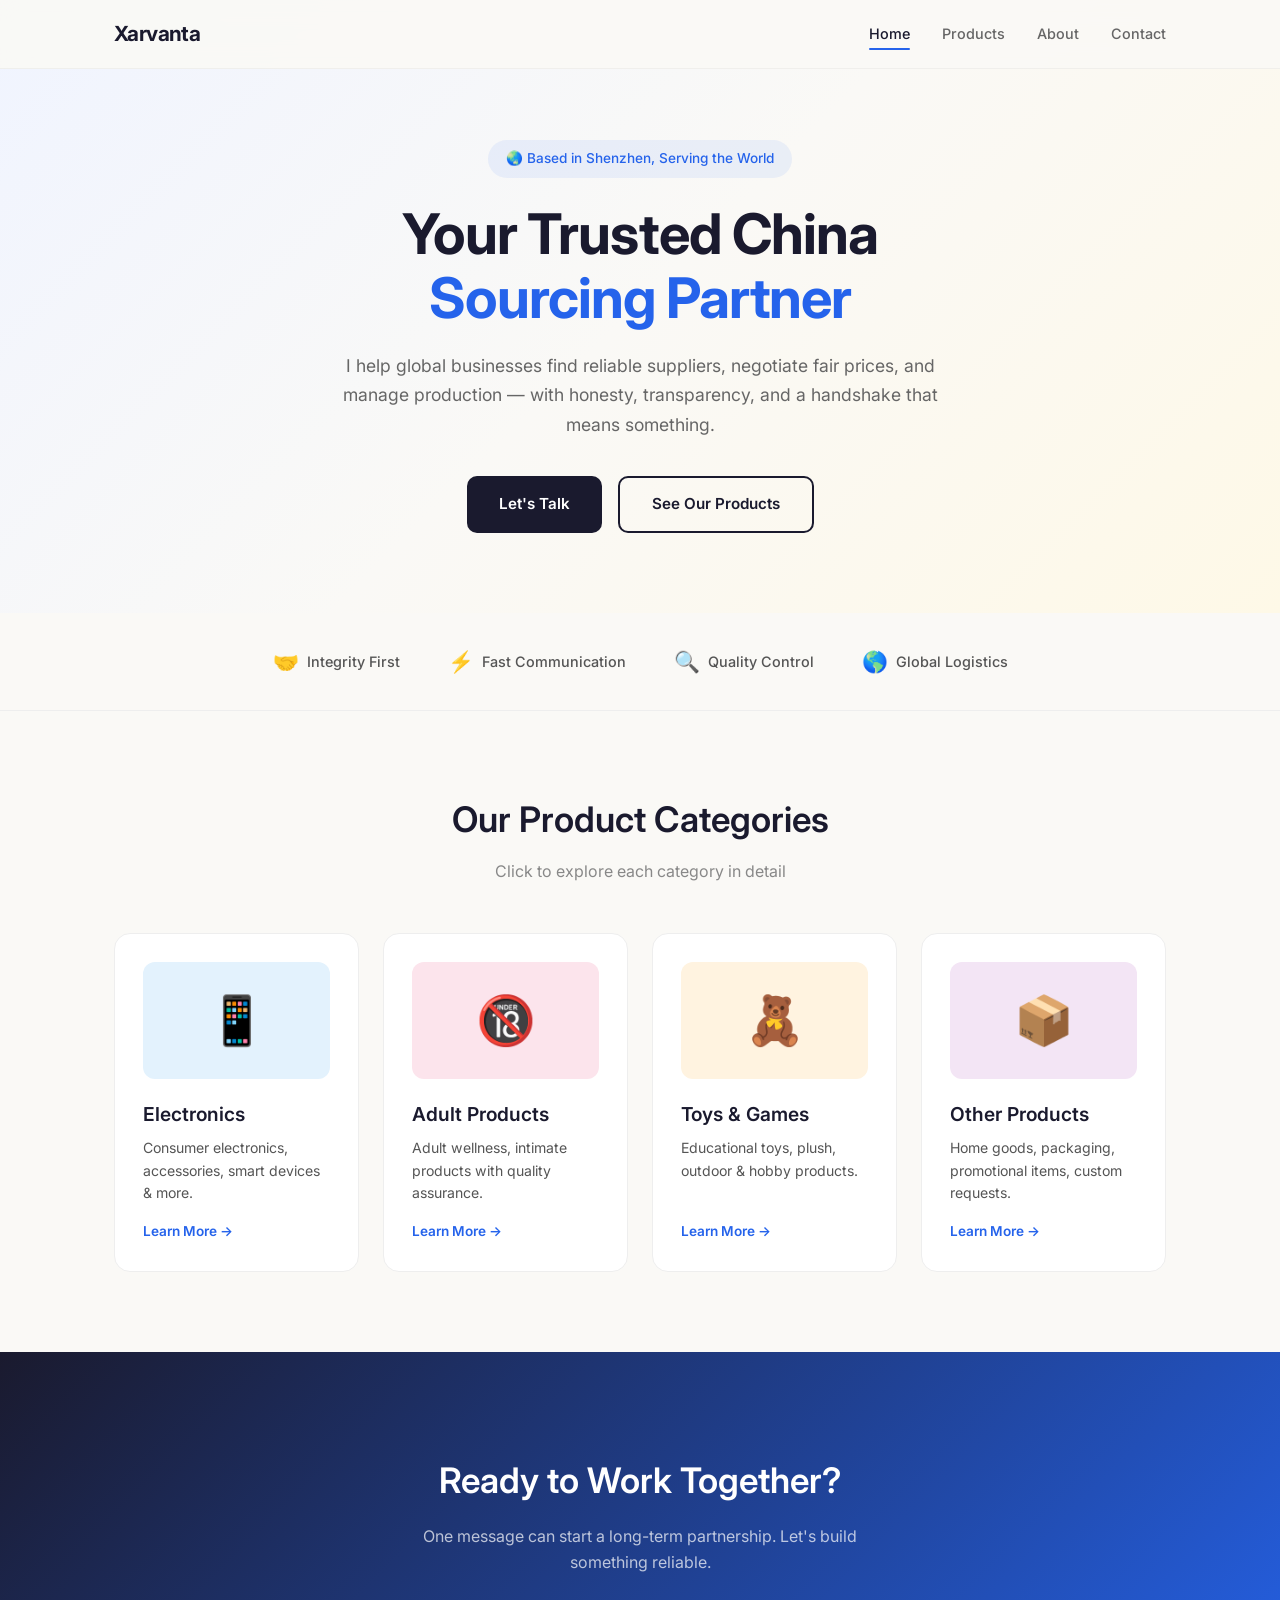
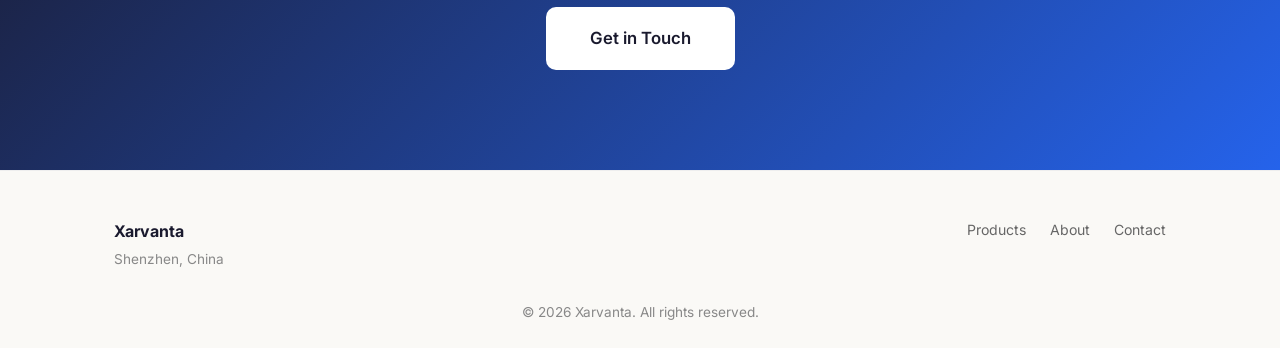
==== index.html @ 1942d537 "Update index.html" ====
<!DOCTYPE html>
<html lang="en">
<head>
  <meta charset="UTF-8" />
  <meta name="viewport" content="width=device-width, initial-scale=1.0" />
  <title>Xarvanta | Your Trusted China Sourcing Partner</title>
  <meta name="description" content="Xarvanta — Reliable sourcing, product procurement, and supply chain coordination from Shenzhen, China. Electronics, toys, adult products, and more." />
  <link rel="preconnect" href="https://fonts.googleapis.com" />
  <link rel="preconnect" href="https://fonts.gstatic.com" crossorigin />
  <link href="https://fonts.googleapis.com/css2?family=Inter:opsz,wght@14..32,300..700&display=swap" rel="stylesheet" />
  <link rel="stylesheet" href="style.css" />
</head>
<body>

  <!-- Navigation -->
  <nav class="nav">
    <div class="container nav-inner">
      <a href="#" class="logo" data-page="home">Xarvanta</a>
      <div class="nav-links">
        <a href="#" data-page="home" class="active">Home</a>
        <a href="#" data-page="products">Products</a>
        <a href="#" data-page="about">About</a>
        <a href="#" data-page="contact">Contact</a>
      </div>
      <button class="hamburger" aria-label="Menu">
        <span></span><span></span><span></span>
      </button>
    </div>
  </nav>

  <!-- Page: Home -->
  <section id="page-home" class="page active">
    <!-- Hero -->
    <section class="hero">
      <div class="container">
        <div class="hero-badge">🌏 Based in Shenzhen, Serving the World</div>
        <h1>Your Trusted China<br /><span class="highlight">Sourcing Partner</span></h1>
        <p class="hero-sub">I help global businesses find reliable suppliers, negotiate fair prices, and manage production — with honesty, transparency, and a handshake that means something.</p>
        <div class="hero-cta">
          <a href="#" class="btn btn-primary" data-page="contact">Let's Talk</a>
          <a href="#" class="btn btn-outline" data-page="products">See Our Products</a>
        </div>
      </div>
    </section>

    <!-- Trust Bar -->
    <section class="trust-bar">
      <div class="container">
        <div class="trust-item">
          <span class="trust-icon">🤝</span>
          <span>Integrity First</span>
        </div>
        <div class="trust-item">
          <span class="trust-icon">⚡</span>
          <span>Fast Communication</span>
        </div>
        <div class="trust-item">
          <span class="trust-icon">🔍</span>
          <span>Quality Control</span>
        </div>
        <div class="trust-item">
          <span class="trust-icon">🌎</span>
          <span>Global Logistics</span>
        </div>
      </div>
    </section>

    <!-- Product Showcase (Home) -->
    <section class="section">
      <div class="container">
        <h2 class="section-title">Our Product Categories</h2>
        <p class="section-sub">Click to explore each category in detail</p>
        <div class="product-grid">
          <a href="#" class="product-card" data-product="electronics" data-page="product-detail">
            <div class="product-card-img" style="background:#e3f2fd;">
              <span class="product-emoji">📱</span>
            </div>
            <h3>Electronics</h3>
            <p>Consumer electronics, accessories, smart devices &amp; more.</p>
            <span class="card-link">Learn More →</span>
          </a>
          <a href="#" class="product-card" data-product="adult" data-page="product-detail">
            <div class="product-card-img" style="background:#fce4ec;">
              <span class="product-emoji">🔞</span>
            </div>
            <h3>Adult Products</h3>
            <p>Adult wellness, intimate products with quality assurance.</p>
            <span class="card-link">Learn More →</span>
          </a>
          <a href="#" class="product-card" data-product="toys" data-page="product-detail">
            <div class="product-card-img" style="background:#fff3e0;">
              <span class="product-emoji">🧸</span>
            </div>
            <h3>Toys &amp; Games</h3>
            <p>Educational toys, plush, outdoor &amp; hobby products.</p>
            <span class="card-link">Learn More →</span>
          </a>
          <a href="#" class="product-card" data-product="other" data-page="product-detail">
            <div class="product-card-img" style="background:#f3e5f5;">
              <span class="product-emoji">📦</span>
            </div>
            <h3>Other Products</h3>
            <p>Home goods, packaging, promotional items, custom requests.</p>
            <span class="card-link">Learn More →</span>
          </a>
        </div>
      </div>
    </section>

    <!-- Call to Action -->
    <section class="section cta-section">
      <div class="container">
        <h2>Ready to Work Together?</h2>
        <p>One message can start a long-term partnership. Let's build something reliable.</p>
        <a href="#" class="btn btn-primary btn-lg" data-page="contact">Get in Touch</a>
      </div>
    </section>

    <!-- Footer -->
    <footer class="footer">
      <div class="container">
        <div class="footer-inner">
          <div>
            <h4>Xarvanta</h4>
            <p>Shenzhen, China</p>
          </div>
          <div class="footer-links">
            <a href="#" data-page="products">Products</a>
            <a href="#" data-page="about">About</a>
            <a href="#" data-page="contact">Contact</a>
          </div>
        </div>
        <p class="footer-copy">&copy; 2026 Xarvanta. All rights reserved.</p>
      </div>
    </footer>
  </section>

  <!-- Page: Products (Overview) -->
  <section id="page-products" class="page">
    <div class="container" style="padding-top:120px;">
      <h1 class="page-title">Our Products</h1>
      <p class="page-sub">Four categories. One standard: quality.</p>
      <div class="product-grid">
        <a href="#" class="product-card" data-product="electronics" data-page="product-detail">
          <div class="product-card-img" style="background:#e3f2fd;">
            <span class="product-emoji">📱</span>
          </div>
          <h3>Electronics</h3>
          <p>Consumer electronics, accessories, smart devices &amp; more.</p>
          <span class="card-link">Learn More →</span>
        </a>
        <a href="#" class="product-card" data-product="adult" data-page="product-detail">
          <div class="product-card-img" style="background:#fce4ec;">
            <span class="product-emoji">🔞</span>
          </div>
          <h3>Adult Products</h3>
          <p>Adult wellness, intimate products with quality assurance.</p>
          <span class="card-link">Learn More →</span>
        </a>
        <a href="#" class="product-card" data-product="toys" data-page="product-detail">
          <div class="product-card-img" style="background:#fff3e0;">
            <span class="product-emoji">🧸</span>
          </div>
          <h3>Toys &amp; Games</h3>
          <p>Educational toys, plush, outdoor &amp; hobby products.</p>
          <span class="card-link">Learn More →</span>
        </a>
        <a href="#" class="product-card" data-product="other" data-page="product-detail">
          <div class="product-card-img" style="background:#f3e5f5;">
            <span class="product-emoji">📦</span>
          </div>
          <h3>Other Products</h3>
          <p>Home goods, packaging, promotional items, custom requests.</p>
          <span class="card-link">Learn More →</span>
        </a>
      </div>
    </div>
  </section>

  <!-- Page: Product Detail -->
  <section id="page-product-detail" class="page">
    <div class="container" style="padding-top:120px;">
      <a href="#" class="back-link" data-page="products">← Back to Products</a>
      <div id="product-detail-content">
        <!-- Filled by JS -->
      </div>
    </div>
  </section>

  <!-- Page: About -->
  <section id="page-about" class="page">
    <div class="container" style="padding-top:120px;">
      <h1 class="page-title">About Xarvanta</h1>
      <div class="about-content">
        <div class="about-text">
          <p>Based in Shenzhen — the heart of China's manufacturing and supply chain network — Xarvanta was built on a simple belief: <strong>business works better when it's honest.</strong></p>
          <p>I help buyers around the world find the right suppliers, negotiate fair terms, and make sure production runs smoothly. No inflated commissions. No games. Just clear communication and reliable delivery.</p>
          <p>Whether you're sourcing electronics, toys, adult products, or something entirely custom, I'll treat your business like my own.</p>
          <p><strong>Integrity isn't a marketing word here. It's how I work.</strong></p>
        </div>
        <div class="about-stats">
          <div class="stat">
            <span class="stat-number">📍</span>
            <span>Shenzhen, China</span>
          </div>
          <div class="stat">
            <span class="stat-number">🌏</span>
            <span>Serving Global Buyers</span>
          </div>
          <div class="stat">
            <span class="stat-number">🔒</span>
            <span>Trust &amp; Transparency</span>
          </div>
        </div>
      </div>
    </div>
  </section>

  <!-- Page: Contact -->
  <section id="page-contact" class="page">
    <div class="container" style="padding-top:120px;">
      <h1 class="page-title">Get in Touch</h1>
      <p class="page-sub">Let's talk about how I can help with your sourcing needs.</p>
      <div class="contact-grid">
        <div class="contact-info">
          <div class="contact-item">
            <span class="contact-label">📧 Email</span>
            <span class="contact-value" id="contact-email">your@email.com</span>
          </div>
          <div class="contact-item">
            <span class="contact-label">💬 WhatsApp</span>
            <span class="contact-value" id="contact-whatsapp">+00 000 0000 000</span>
          </div>
          <div class="contact-item">
            <span class="contact-label">💬 WeChat</span>
            <span class="contact-value" id="contact-wechat">yourwechat</span>
          </div>
          <div class="contact-item">
            <span class="contact-label">📍 Location</span>
            <span class="contact-value">Shenzhen, China</span>
          </div>
          <p class="contact-note">You can update these details later in the settings.</p>
        </div>
                   <form class="contact-form" id="contact-form">
             <input type="text" name="name" placeholder="Your Name" required
 />
             <input type="email" name="email" placeholder="Your Email"
 required />
             <input type="text" name="company" placeholder="Company
 (optional)" />
             <select name="interest">
               <option value="">I'm interested in...</option>
               <option>Electronics</option>
               <option>Adult Products</option>
               <option>Toys &amp; Games</option>
               <option>Other Products</option>
               <option>General Sourcing</option>
             </select>
             <textarea name="message" rows="4" placeholder="Tell me what you
 need..." required></textarea>
             <button type="submit" class="btn btn-primary">Send
 Message</button>
           </form>
          <input type="text"name="name"placeholder="Your Name" required />
          <input type="email"name="email"name="company" placeholder="Your Email" required />
          <input type="text" placeholder="Company (optional)" />
          <select name="interest">
            <option value="">I'm interested in...</option>
            <option>Electronics</option>
            <option>Adult Products</option>
            <option>Toys &amp; Games</option>
            <option>Other Products</option>
            <option>General Sourcing</option>
          </select>
          <textarea name="message" rows="4" placeholder="Tell me what you need..." required></textarea>
          <button type="submit" class="btn btn-primary">Send Message</button>
          <p class="form-disclaimer">This form is a demo. Configure your email service to receive messages.</p>
        </form>
      </div>
    </div>
  </section>

  <script src="app.js"></script>
</body>
</html>
---- style.css ----
/* ========== Reset & Base ========== */
*, *::before, *::after { box-sizing: border-box; margin: 0; padding: 0; }
html { scroll-behavior: smooth; }
body {
  font-family: 'Inter', -apple-system, BlinkMacSystemFont, sans-serif;
  color: #1a1a2e;
  background: #faf9f6;
  line-height: 1.6;
  -webkit-font-smoothing: antialiased;
}
img { max-width: 100%; display: block; }
a { text-decoration: none; color: inherit; }
.container { max-width: 1100px; margin: 0 auto; padding: 0 24px; }

/* ========== Typography ========== */
h1 { font-size: clamp(2.2rem, 5vw, 3.5rem); font-weight: 700; line-height: 1.15; letter-spacing: -0.02em; }
h2 { font-size: clamp(1.6rem, 3vw, 2.2rem); font-weight: 600; }
h3 { font-size: 1.2rem; font-weight: 600; }
p { color: #555; }
.highlight { color: #2563eb; }

/* ========== Navigation ========== */
.nav {
  position: fixed; top: 0; left: 0; right: 0; z-index: 100;
  background: rgba(250,249,246,0.92);
  backdrop-filter: blur(12px);
  -webkit-backdrop-filter: blur(12px);
  border-bottom: 1px solid rgba(0,0,0,0.04);
}
.nav-inner {
  display: flex; align-items: center;
  justify-content: space-between;
  height: 68px;
}
.logo { font-size: 1.3rem; font-weight: 700; letter-spacing: -0.03em; }
.nav-links { display: flex; gap: 32px; }
.nav-links a {
  font-size: 0.9rem; font-weight: 500;
  color: #666; transition: color 0.2s;
  position: relative;
}
.nav-links a:hover, .nav-links a.active { color: #1a1a2e; }
.nav-links a.active::after {
  content: ''; position: absolute; bottom: -4px; left: 0; right: 0;
  height: 2px; background: #2563eb; border-radius: 1px;
}
.hamburger {
  display: none; flex-direction: column; gap: 5px;
  background: none; border: none; cursor: pointer; padding: 4px;
}
.hamburger span {
  display: block; width: 24px; height: 2px;
  background: #1a1a2e; border-radius: 2px;
  transition: 0.3s;
}

/* ========== Page System ========== */
.page { display: none; }
.page.active { display: block; }

/* ========== Hero ========== */
.hero {
  padding: 140px 0 80px;
  background: linear-gradient(135deg, #f0f4ff 0%, #faf9f6 50%, #fef9e7 100%);
  text-align: center;
}
.hero-badge {
  display: inline-block;
  background: rgba(37,99,235,0.08);
  color: #2563eb;
  padding: 8px 18px;
  border-radius: 100px;
  font-size: 0.85rem;
  font-weight: 500;
  margin-bottom: 24px;
}
.hero h1 { margin-bottom: 20px; }
.hero-sub {
  max-width: 600px; margin: 0 auto 36px;
  font-size: 1.1rem; color: #666; line-height: 1.7;
}
.hero-cta { display: flex; gap: 16px; justify-content: center; flex-wrap: wrap; }

/* ========== Buttons ========== */
.btn {
  display: inline-flex; align-items: center; gap: 8px;
  padding: 14px 32px; border-radius: 10px;
  font-size: 0.95rem; font-weight: 600;
  cursor: pointer; transition: all 0.2s;
  border: none;
}
.btn-primary {
  background: #1a1a2e; color: #fff;
}
.btn-primary:hover { background: #2563eb; transform: translateY(-1px); }
.btn-outline {
  background: transparent; color: #1a1a2e;
  border: 2px solid #1a1a2e;
}
.btn-outline:hover { background: #1a1a2e; color: #fff; }
.btn-lg { padding: 18px 44px; font-size: 1.05rem; }

/* ========== Trust Bar ========== */
.trust-bar {
  padding: 32px 0;
  border-bottom: 1px solid #eee;
}
.trust-bar .container {
  display: flex; justify-content: center; gap: 48px; flex-wrap: wrap;
}
.trust-item {
  display: flex; align-items: center; gap: 8px;
  font-size: 0.9rem; font-weight: 500; color: #555;
}
.trust-icon { font-size: 1.3rem; }

/* ========== Section ========== */
.section { padding: 80px 0; }
.section-title {
  text-align: center; margin-bottom: 12px;
}
.section-sub {
  text-align: center; color: #888; margin-bottom: 48px; font-size: 1rem;
}

/* ========== Product Cards ========== */
.product-grid {
  display: grid;
  grid-template-columns: repeat(auto-fit, minmax(240px, 1fr));
  gap: 24px;
}
.product-card {
  display: flex; flex-direction: column;
  background: #fff; border-radius: 16px; padding: 28px;
  border: 1px solid #eee;
  transition: all 0.25s;
  cursor: pointer;
}
.product-card:hover {
  transform: translateY(-4px);
  box-shadow: 0 12px 40px rgba(0,0,0,0.06);
  border-color: #d0d0d0;
}
.product-card-img {
  width: 100%; aspect-ratio: 16/10;
  border-radius: 12px; display: flex; align-items: center; justify-content: center;
  margin-bottom: 20px;
}
.product-emoji { font-size: 3rem; }
.product-card h3 { margin-bottom: 8px; }
.product-card p { font-size: 0.88rem; line-height: 1.6; margin-bottom: 16px; }
.card-link { font-size: 0.85rem; font-weight: 600; color: #2563eb; margin-top: auto; }

/* ========== CTA Section ========== */
.cta-section {
  text-align: center;
  background: linear-gradient(135deg, #1a1a2e 0%, #2563eb 100%);
  color: #fff;
  padding: 100px 0;
}
.cta-section h2 { color: #fff; margin-bottom: 16px; }
.cta-section p { color: rgba(255,255,255,0.7); margin-bottom: 32px; max-width: 500px; margin-left: auto; margin-right: auto; }
.cta-section .btn-primary { background: #fff; color: #1a1a2e; }
.cta-section .btn-primary:hover { background: #eef; transform: translateY(-1px); }

/* ========== Footer ========== */
.footer { padding: 48px 0 24px; border-top: 1px solid #eee; }
.footer-inner { display: flex; justify-content: space-between; align-items: flex-start; flex-wrap: wrap; gap: 24px; }
.footer h4 { font-size: 1rem; margin-bottom: 4px; }
.footer p { font-size: 0.85rem; color: #888; }
.footer-links { display: flex; gap: 24px; }
.footer-links a { font-size: 0.88rem; color: #666; }
.footer-links a:hover { color: #2563eb; }
.footer-copy { text-align: center; margin-top: 32px; font-size: 0.8rem; color: #aaa; }

/* ========== Page Titles ========== */
.page-title { margin-bottom: 8px; }
.page-sub { color: #888; margin-bottom: 48px; }

/* ========== Back Link ========== */
.back-link {
  display: inline-block; margin-bottom: 32px;
  font-size: 0.9rem; color: #2563eb; font-weight: 500;
}
.back-link:hover { text-decoration: underline; }

/* ========== Product Detail ========== */
.product-detail-header {
  margin-bottom: 40px;
}
.product-detail-header h1 { margin-bottom: 8px; }
.product-detail-header .product-detail-category {
  display: inline-block;
  background: rgba(37,99,235,0.08);
  color: #2563eb;
  padding: 6px 14px;
  border-radius: 100px;
  font-size: 0.8rem;
  font-weight: 500;
}
.product-detail-body {
  display: grid;
  grid-template-columns: 1fr 1fr;
  gap: 48px;
  align-items: start;
}
.product-detail-image {
  width: 100%; aspect-ratio: 4/3;
  border-radius: 16px;
  display: flex; align-items: center; justify-content: center;
  font-size: 6rem;
}
.product-detail-body h2 {
  font-size: 1.1rem; margin-bottom: 16px; margin-top: 28px;
}
.product-detail-body ul {
  list-style: none; padding: 0;
}
.product-detail-body li {
  padding: 8px 0; border-bottom: 1px solid #f0f0f0;
  font-size: 0.92rem; color: #555;
  display: flex; align-items: center; gap: 10px;
}
.product-detail-body li::before {
  content: "✓"; color: #2563eb; font-weight: 700;
}
.product-detail-cta {
  margin-top: 32px;
}
@media (max-width: 700px) {
  .product-detail-body { grid-template-columns: 1fr; gap: 24px; }
}

/* ========== About ========== */
.about-content {
  display: grid;
  grid-template-columns: 2fr 1fr;
  gap: 48px;
  align-items: start;
}
.about-text p { margin-bottom: 20px; font-size: 1.02rem; line-height: 1.8; }
.about-stats {
  background: #fff; border-radius: 16px; padding: 28px;
  border: 1px solid #eee;
  display: flex; flex-direction: column; gap: 20px;
}
.stat {
  display: flex; align-items: center; gap: 12px;
  font-size: 0.95rem; font-weight: 500;
}
.stat-number { font-size: 1.8rem; }
@media (max-width: 700px) {
  .about-content { grid-template-columns: 1fr; }
}

/* ========== Contact ========== */
.contact-grid {
  display: grid;
  grid-template-columns: 1fr 1fr;
  gap: 48px;
  align-items: start;
}
.contact-item {
  padding: 20px 0;
  border-bottom: 1px solid #eee;
}
.contact-label {
  display: block; font-size: 0.85rem; color: #888; margin-bottom: 4px;
}
.contact-value { font-size: 1.05rem; font-weight: 500; }
.contact-note { margin-top: 16px; font-size: 0.82rem; color: #aaa; font-style: italic; }
.contact-form {
  background: #fff; border-radius: 16px; padding: 32px;
  border: 1px solid #eee;
  display: flex; flex-direction: column; gap: 16px;
}
.contact-form input, .contact-form select, .contact-form textarea {
  width: 100%; padding: 14px 16px; border-radius: 10px;
  border: 1px solid #ddd; font-size: 0.92rem; font-family: inherit;
  background: #faf9f6;
  transition: border-color 0.2s;
}
.contact-form input:focus, .contact-form select:focus, .contact-form textarea:focus {
  outline: none; border-color: #2563eb;
}
.form-disclaimer {
  font-size: 0.78rem; color: #aaa; text-align: center;
}
@media (max-width: 700px) {
  .contact-grid { grid-template-columns: 1fr; }
}

/* ========== Mobile Nav ========== */
@media (max-width: 700px) {
  .nav-links {
    display: none;
    position: absolute; top: 68px; left: 0; right: 0;
    background: #fff; flex-direction: column; padding: 16px 24px;
    gap: 16px; border-bottom: 1px solid #eee;
    box-shadow: 0 4px 20px rgba(0,0,0,0.06);
  }
  .nav-links.open { display: flex; }
  .hamburger { display: flex; }
  .hero { padding: 100px 0 60px; }
  .section { padding: 48px 0; }
  .product-grid { grid-template-columns: 1fr; }
  .trust-bar .container { gap: 20px; }
}
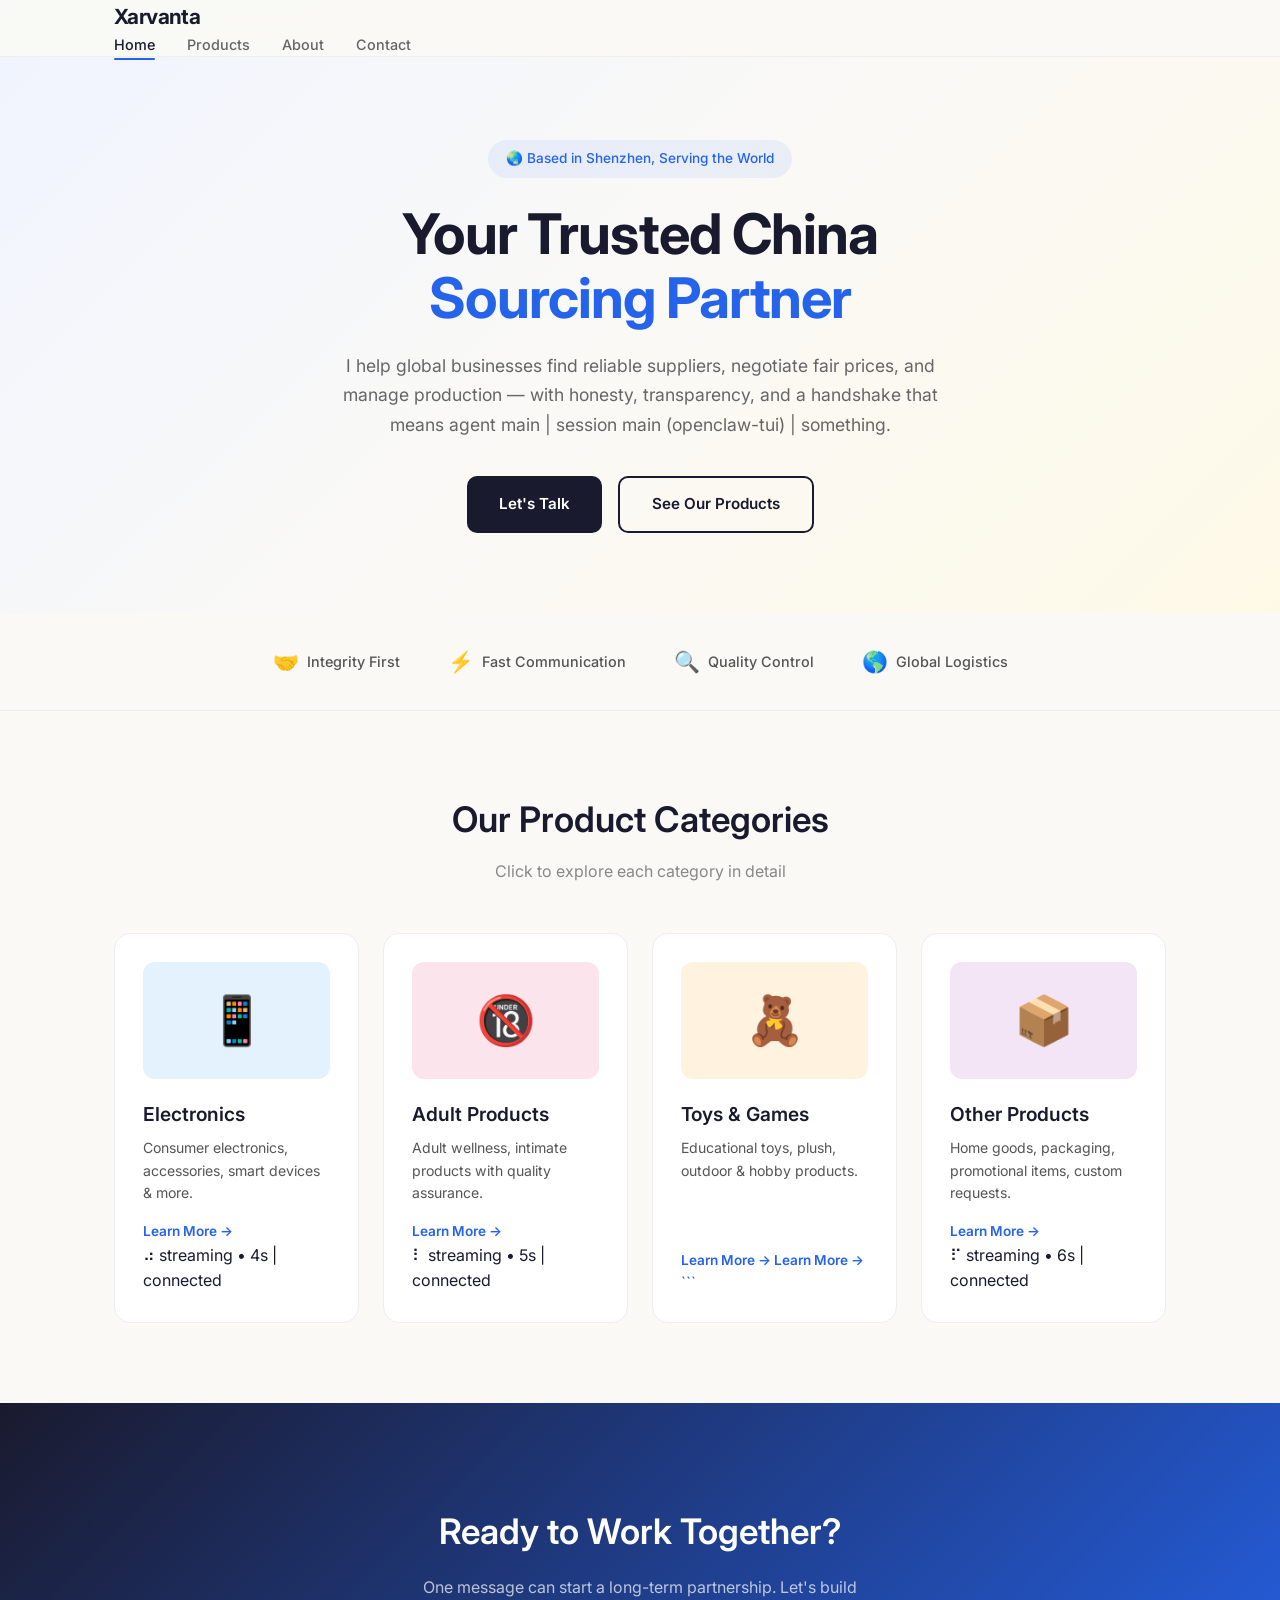
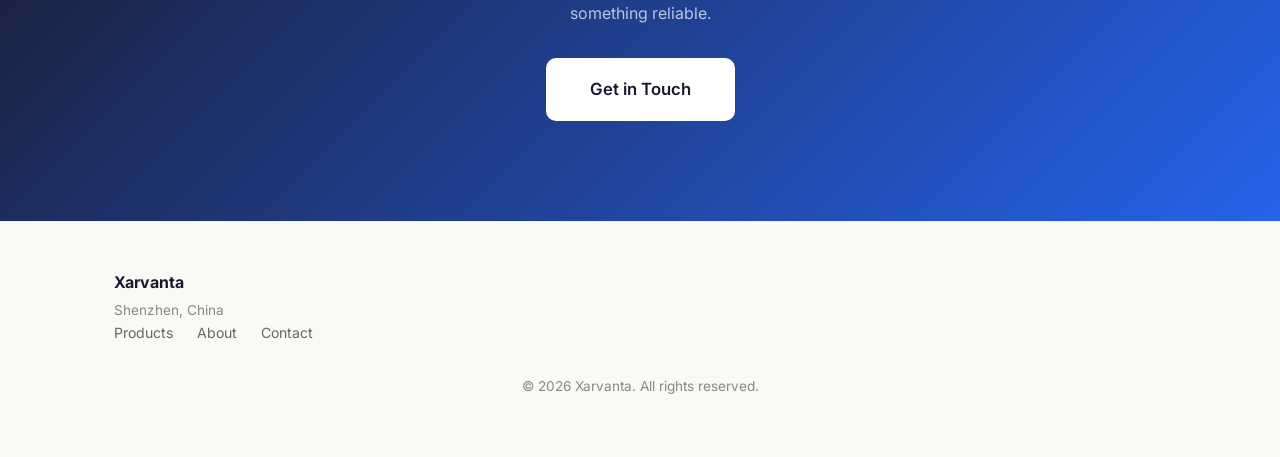
==== commit b0f38d5b: "Update index.html" ====
--- a/index.html
+++ b/index.html
@@ -1,254 +1,317 @@
-<!DOCTYPE html>
-<html lang="en">
-<head>
-  <meta charset="UTF-8" />
-  <meta name="viewport" content="width=device-width, initial-scale=1.0" />
-  <title>Xarvanta | Your Trusted China Sourcing Partner</title>
-  <meta name="description" content="Xarvanta — Reliable sourcing, product procurement, and supply chain coordination from Shenzhen, China. Electronics, toys, adult products, and more." />
-  <link rel="preconnect" href="https://fonts.googleapis.com" />
-  <link rel="preconnect" href="https://fonts.gstatic.com" crossorigin />
-  <link href="https://fonts.googleapis.com/css2?family=Inter:opsz,wght@14..32,300..700&display=swap" rel="stylesheet" />
-  <link rel="stylesheet" href="style.css" />
-</head>
-<body>
-
-  <!-- Navigation -->
-  <nav class="nav">
-    <div class="container nav-inner">
-      <a href="#" class="logo" data-page="home">Xarvanta</a>
-      <div class="nav-links">
-        <a href="#" data-page="home" class="active">Home</a>
-        <a href="#" data-page="products">Products</a>
-        <a href="#" data-page="about">About</a>
-        <a href="#" data-page="contact">Contact</a>
-      </div>
-      <button class="hamburger" aria-label="Menu">
-        <span></span><span></span><span></span>
-      </button>
-    </div>
-  </nav>
-
-  <!-- Page: Home -->
-  <section id="page-home" class="page active">
-    <!-- Hero -->
-    <section class="hero">
-      <div class="container">
-        <div class="hero-badge">🌏 Based in Shenzhen, Serving the World</div>
-        <h1>Your Trusted China<br /><span class="highlight">Sourcing Partner</span></h1>
-        <p class="hero-sub">I help global businesses find reliable suppliers, negotiate fair prices, and manage production — with honesty, transparency, and a handshake that means something.</p>
-        <div class="hero-cta">
-          <a href="#" class="btn btn-primary" data-page="contact">Let's Talk</a>
-          <a href="#" class="btn btn-outline" data-page="products">See Our Products</a>
-        </div>
-      </div>
-    </section>
-
-    <!-- Trust Bar -->
-    <section class="trust-bar">
-      <div class="container">
-        <div class="trust-item">
-          <span class="trust-icon">🤝</span>
-          <span>Integrity First</span>
-        </div>
-        <div class="trust-item">
-          <span class="trust-icon">⚡</span>
-          <span>Fast Communication</span>
-        </div>
-        <div class="trust-item">
-          <span class="trust-icon">🔍</span>
-          <span>Quality Control</span>
-        </div>
-        <div class="trust-item">
-          <span class="trust-icon">🌎</span>
-          <span>Global Logistics</span>
-        </div>
-      </div>
-    </section>
-
-    <!-- Product Showcase (Home) -->
-    <section class="section">
-      <div class="container">
-        <h2 class="section-title">Our Product Categories</h2>
-        <p class="section-sub">Click to explore each category in detail</p>
-        <div class="product-grid">
-          <a href="#" class="product-card" data-product="electronics" data-page="product-detail">
-            <div class="product-card-img" style="background:#e3f2fd;">
-              <span class="product-emoji">📱</span>
-            </div>
-            <h3>Electronics</h3>
-            <p>Consumer electronics, accessories, smart devices &amp; more.</p>
-            <span class="card-link">Learn More →</span>
-          </a>
-          <a href="#" class="product-card" data-product="adult" data-page="product-detail">
-            <div class="product-card-img" style="background:#fce4ec;">
-              <span class="product-emoji">🔞</span>
-            </div>
-            <h3>Adult Products</h3>
-            <p>Adult wellness, intimate products with quality assurance.</p>
-            <span class="card-link">Learn More →</span>
-          </a>
-          <a href="#" class="product-card" data-product="toys" data-page="product-detail">
-            <div class="product-card-img" style="background:#fff3e0;">
-              <span class="product-emoji">🧸</span>
-            </div>
-            <h3>Toys &amp; Games</h3>
-            <p>Educational toys, plush, outdoor &amp; hobby products.</p>
-            <span class="card-link">Learn More →</span>
-          </a>
-          <a href="#" class="product-card" data-product="other" data-page="product-detail">
-            <div class="product-card-img" style="background:#f3e5f5;">
-              <span class="product-emoji">📦</span>
-            </div>
-            <h3>Other Products</h3>
-            <p>Home goods, packaging, promotional items, custom requests.</p>
-            <span class="card-link">Learn More →</span>
-          </a>
-        </div>
-      </div>
-    </section>
-
-    <!-- Call to Action -->
-    <section class="section cta-section">
-      <div class="container">
-        <h2>Ready to Work Together?</h2>
-        <p>One message can start a long-term partnership. Let's build something reliable.</p>
-        <a href="#" class="btn btn-primary btn-lg" data-page="contact">Get in Touch</a>
-      </div>
-    </section>
-
-    <!-- Footer -->
-    <footer class="footer">
-      <div class="container">
-        <div class="footer-inner">
-          <div>
-            <h4>Xarvanta</h4>
-            <p>Shenzhen, China</p>
-          </div>
-          <div class="footer-links">
-            <a href="#" data-page="products">Products</a>
-            <a href="#" data-page="about">About</a>
-            <a href="#" data-page="contact">Contact</a>
-          </div>
-        </div>
-        <p class="footer-copy">&copy; 2026 Xarvanta. All rights reserved.</p>
-      </div>
-    </footer>
-  </section>
-
-  <!-- Page: Products (Overview) -->
-  <section id="page-products" class="page">
-    <div class="container" style="padding-top:120px;">
-      <h1 class="page-title">Our Products</h1>
-      <p class="page-sub">Four categories. One standard: quality.</p>
-      <div class="product-grid">
-        <a href="#" class="product-card" data-product="electronics" data-page="product-detail">
-          <div class="product-card-img" style="background:#e3f2fd;">
-            <span class="product-emoji">📱</span>
-          </div>
-          <h3>Electronics</h3>
-          <p>Consumer electronics, accessories, smart devices &amp; more.</p>
-          <span class="card-link">Learn More →</span>
-        </a>
-        <a href="#" class="product-card" data-product="adult" data-page="product-detail">
-          <div class="product-card-img" style="background:#fce4ec;">
-            <span class="product-emoji">🔞</span>
-          </div>
-          <h3>Adult Products</h3>
-          <p>Adult wellness, intimate products with quality assurance.</p>
-          <span class="card-link">Learn More →</span>
-        </a>
-        <a href="#" class="product-card" data-product="toys" data-page="product-detail">
-          <div class="product-card-img" style="background:#fff3e0;">
-            <span class="product-emoji">🧸</span>
-          </div>
-          <h3>Toys &amp; Games</h3>
-          <p>Educational toys, plush, outdoor &amp; hobby products.</p>
-          <span class="card-link">Learn More →</span>
-        </a>
-        <a href="#" class="product-card" data-product="other" data-page="product-detail">
-          <div class="product-card-img" style="background:#f3e5f5;">
-            <span class="product-emoji">📦</span>
-          </div>
-          <h3>Other Products</h3>
-          <p>Home goods, packaging, promotional items, custom requests.</p>
-          <span class="card-link">Learn More →</span>
-        </a>
-      </div>
-    </div>
-  </section>
-
-  <!-- Page: Product Detail -->
-  <section id="page-product-detail" class="page">
-    <div class="container" style="padding-top:120px;">
-      <a href="#" class="back-link" data-page="products">← Back to Products</a>
-      <div id="product-detail-content">
-        <!-- Filled by JS -->
-      </div>
-    </div>
-  </section>
-
-  <!-- Page: About -->
-  <section id="page-about" class="page">
-    <div class="container" style="padding-top:120px;">
-      <h1 class="page-title">About Xarvanta</h1>
-      <div class="about-content">
-        <div class="about-text">
-          <p>Based in Shenzhen — the heart of China's manufacturing and supply chain network — Xarvanta was built on a simple belief: <strong>business works better when it's honest.</strong></p>
-          <p>I help buyers around the world find the right suppliers, negotiate fair terms, and make sure production runs smoothly. No inflated commissions. No games. Just clear communication and reliable delivery.</p>
-          <p>Whether you're sourcing electronics, toys, adult products, or something entirely custom, I'll treat your business like my own.</p>
-          <p><strong>Integrity isn't a marketing word here. It's how I work.</strong></p>
-        </div>
-        <div class="about-stats">
-          <div class="stat">
-            <span class="stat-number">📍</span>
-            <span>Shenzhen, China</span>
-          </div>
-          <div class="stat">
-            <span class="stat-number">🌏</span>
-            <span>Serving Global Buyers</span>
-          </div>
-          <div class="stat">
-            <span class="stat-number">🔒</span>
-            <span>Trust &amp; Transparency</span>
-          </div>
-        </div>
-      </div>
-    </div>
-  </section>
-
-  <!-- Page: Contact -->
-  <section id="page-contact" class="page">
-    <div class="container" style="padding-top:120px;">
-      <h1 class="page-title">Get in Touch</h1>
-      <p class="page-sub">Let's talk about how I can help with your sourcing needs.</p>
-      <div class="contact-grid">
-        <div class="contact-info">
-          <div class="contact-item">
-            <span class="contact-label">📧 Email</span>
-            <span class="contact-value" id="contact-email">your@email.com</span>
-          </div>
-          <div class="contact-item">
-            <span class="contact-label">💬 WhatsApp</span>
-            <span class="contact-value" id="contact-whatsapp">+00 000 0000 000</span>
-          </div>
-          <div class="contact-item">
-            <span class="contact-label">💬 WeChat</span>
-            <span class="contact-value" id="contact-wechat">yourwechat</span>
-          </div>
-          <div class="contact-item">
-            <span class="contact-label">📍 Location</span>
-            <span class="contact-value">Shenzhen, China</span>
-          </div>
-          <p class="contact-note">You can update these details later in the settings.</p>
-        </div>
-                   <form class="contact-form" id="contact-form">
-             <input type="text" name="name" placeholder="Your Name" required
+   <!DOCTYPE html>
+   <html lang="en">
+   <head>
+     <meta charset="UTF-8" />
+     <meta name="viewport" content="width=device-width,
+ initial-scale=1.0" />
+     <title>Xarvanta | Your Trusted China Sourcing
+ Partner</title>
+     <meta name="description" content="Xarvanta — Reliable        ```
+ sourcing, product procurement, and supply chain coordination
+ from Shenzhen, China. Electronics, toys, adult products, and
+ more." />
+     <link rel="preconnect" href="https://fonts.googleapis.com"
  />
-             <input type="email" name="email" placeholder="Your Email"
+     <link rel="preconnect" href="https://fonts.gstatic.com"
+ crossorigin />
+     <link
+ href="https://fonts.googleapis.com/css2?family=Inter:opsz,wght@1
+ 4..32,300..700&display=swap" rel="stylesheet" />
+     <link rel="stylesheet" href="style.css" />
+   </head>
+   <body>
+
+     <!-- Navigation -->
+     <nav class="nav">
+       <div class="container nav-iner">
+         <a href="#" class="logo" data-page="home">Xarvanta</a>
+         <div class="nav-links">
+           <a href="#" data-page="home" class="active">Home</a>
+           <a href="#" data-page="products">Products</a>
+           <a href="#" data-page="about">About</a>
+           <a href="#" data-page="contact">Contact</a>
+         </div>
+         <button class="hamburger" aria-label="Menu">
+           <span></span><span></span><span></span>
+         </button>
+       </div>
+     </nav>
+
+     <!-- Page: Home -->
+     <section id="page-home" class="page active">
+       <!-- Hero -->
+       <section class="hero">
+         <div class="container">
+           <div class="hero-badge">🌏 Based in Shenzhen, Serving
+ the World</div>
+           <h1>Your Trusted China<br /><span
+ class="highlight">Sourcing Partner</span></h1>
+           <p class="hero-sub">I help global businesses find
+ reliable suppliers, negotiate fair prices, and manage production
+ — with honesty, transparency, and a handshake that means         agent main | session main (openclaw-tui) |
+ something.</p>
+           <div class="hero-cta">
+             <a href="#" class="btn btn-primary"
+ data-page="contact">Let's Talk</a>
+             <a href="#" class="btn btn-outline"
+ data-page="products">See Our Products</a>
+           </div>
+         </div>
+       </section>
+
+       <!-- Trust Bar -->
+       <section class="trust-bar">
+         <div class="container">
+           <div class="trust-item">
+             <span class="trust-icon">🤝</span>
+             <span>Integrity First</span>
+           </div>
+           <div class="trust-item">
+             <span class="trust-icon">⚡</span>
+             <span>Fast Communication</span>
+           </div>
+           <div class="trust-item">
+             <span class="trust-icon">🔍</span>
+             <span>Quality Control</span>
+           </div>
+           <div class="trust-item">
+             <span class="trust-icon">🌎</span>
+             <span>Global Logistics</span>
+           </div>
+         </div>
+       </section>
+
+       <!-- Product Showcase (Home) -->
+       <section class="section">
+         <div class="container">
+           <h2 class="section-title">Our Product Categories</h2>
+           <p class="section-sub">Click to explore each category
+ in detail</p>
+           <div class="product-grid">
+             <a href="#" class="product-card"
+ data-product="electronics" data-page="product-detail">
+               <div class="product-card-img"
+ style="background:#e3f2fd;">
+                 <span class="product-emoji">📱</span>
+               </div>
+               <h3>Electronics</h3>
+               <p>Consumer electronics, accessories, smart
+ devices &amp; more.</p>
+               <span class="card-link">Learn More →</span>        ⠴ streaming • 4s | connected
+             </a>
+             <a href="#" class="product-card"
+ data-product="adult" data-page="product-detail">
+               <div class="product-card-img"
+ style="background:#fce4ec;">
+                 <span class="product-emoji">🔞</span>
+               </div>
+               <h3>Adult Products</h3>
+               <p>Adult wellness, intimate products with quality
+ assurance.</p>
+               <span class="card-link">Learn More →</span>        ⠇ streaming • 5s | connected
+             </a>
+             <a href="#" class="product-card" data-product="toys"
+  data-page="product-detail">
+               <div class="product-card-img"
+ style="background:#fff3e0;">
+                 <span class="product-emoji">🧸 </span>
+               </div>
+               <h3>Toys &amp; Games</h3>
+               <p>Educational toys, plush, outdoor &amp; hobby
+ products.</p>
+               <span class="card-link">Learn More →                             <span class="card-link">Learn More →</span>        ```
+             </a>
+             <a href="#" class="product-card"
+ data-product="other" data-page="product-detail">
+               <div class="product-card-img"
+ style="background:#f3e5f5;">
+                 <span class="product-emoji">📦</span>
+               </div>
+               <h3>Other Products</h3>
+               <p>Home goods, packaging, promotional items,
+ custom requests.</p>
+               <span class="card-link">Learn More →</span>        ⠏ streaming • 6s | connected
+             </a>
+           </div>
+         </div>
+       </section>
+
+       <!-- Call to Action -->
+       <section class="section cta-section">
+         <div class="container">
+           <h2>Ready to Work Together?</h2>
+           <p>One message can start a long-term partnership.
+ Let's build something reliable.</p>
+           <a href="#" class="btn btn-primary btn-lg"
+ data-page="contact">Get in Touch</a>
+         </div>
+       </section>
+
+       <!-- Footer -->
+       <footer class="footer">
+         <div class="container">
+           <div class="footer-iner">
+             <div>
+               <h4>Xarvanta</h4>
+               <p>Shenzhen, China</p>
+             </div>
+             <div class="footer-links">
+               <a href="#" data-page="products">Products</a>
+               <a href="#" data-page="about">About</a>
+               <a href="#" data-page="contact">Contact</a>
+             </div>
+           </div>
+           <p class="footer-copy">&copy; 2026 Xarvanta. All
+ rights reserved.</p>
+         </div>
+       </footer>
+     </section>
+
+     <!-- Page: Products (Overview) -->
+     <section id="page-products" class="page">
+       <div class="container" style="padding-top:120px;">
+         <h1 class="page-title">Our Products</h1>
+         <p class="page-sub">Four categories. One standard:
+ quality.</p>
+         <div class="product-grid">
+           <a href="#" class="product-card"
+ data-product="electronics" data-page="product-detail">
+             <div class="product-card-img"
+ style="background:#e3f2fd;">
+               <span class="product-emoji">📱</span>
+             </div>
+             <h3>Electronics</h3>
+             <p>Consumer electronics, accessories, smart devices
+ &amp; more.</p>
+             <span class="card-link">Learn More →</span>          ```
+           </a>
+           <a href="#" class="product-card" data-product="adult"
+ data-page="product-detail">
+             <div class="product-card-img"
+ style="background:#fce4ec;">
+               <span class="product-emoji">🔞</span>
+             </div>
+             <h3>Adult Products</h3>
+             <p>Adult wellness, intimate products with quality
+ assurance.</p>
+             <span class="card-link">Learn More →</span>          ```
+           </a>
+           <a href="#" class="product-card" data-product="toys"
+ data-page="product-detail">
+             <div class="product-card-img"
+ style="background:#fff3e0;">
+               <span class="product-emoji">🧸 </span>
+             </div>
+             <h3>Toys &amp; Games</h3>
+             <p>Educational toys, plush, outdoor &amp; hobby
+ products.</p>
+             <span class="card-link">Learn More →</span>          ⠦ streaming • 8s | connected
+           </a>
+           <a href="#" class="product-card" data-product="other"
+ data-page="product-detail">
+             <div class="product-card-img"
+ style="background:#f3e5f5;">
+               <span class="product-emoji">📦</span>
+             </div>
+             <h3>Other Products</h3>
+             <p>Home goods, packaging, promotional items, custom
+ requests.</p>
+             <span class="card-link">Learn More →</span>          ─────────────────────────────────────────────────────────────────
+           </a>
+         </div>
+       </div>
+     </section>
+
+     <!-- Page: Product Detail -->
+     <section id="page-product-detail" class="page">
+       <div class="container" style="padding-top:120px;">
+         <a href="#" class="back-link" data-page="products">←    
+ Back to Products</a>
+         <div id="product-detail-content">
+           <!-- Filled by JS -->
+         </div>
+       </div>
+     </section>
+
+     <!-- Page: About -->
+     <section id="page-about" class="page">
+       <div class="container" style="padding-top:120px;">
+         <h1 class="page-title">About Xarvanta</h1>
+         <div class="about-content">
+           <div class="about-text">
+             <p>Based in Shenzhen — the heart of China's          ```
+ manufacturing and supply chain network — Xarvanta was built on a ⠋ streaming • 9s | connected
+ simple belief: <strong>business works better when it's
+ honest.</strong></p>
+             <p>I help buyers around the world find the right
+ suppliers, negotiate fair terms, and make sure production runs
+ smoothly. No inflated commissions. No games. Just clear
+ communication and reliable delivery.</p>
+             <p>Whether you're sourcing electronics, toys, adult
+ products, or something entirely custom, I'll treat your business
+ like my own.</p>
+             <p><strong>Integrity isn't a marketing word here.
+ It's how I work.</strong></p>
+           </div>
+           <div class="about-stats">
+             <div class="stat">
+               <span class="stat-number">📍</span>
+               <span>Shenzhen, China</span>
+             </div>
+             <div class="stat">
+               <span class="stat-number">🌏</span>
+               <span>Serving Global Buyers</span>
+             </div>
+             <div class="stat">
+               <span class="stat-number">🔒</span>
+               <span>Trust &amp; Transparency</span>
+             </div>
+           </div>
+         </div>
+       </div>
+     </section>
+
+     <!-- Page: Contact -->
+     <section id="page-contact" class="page">
+       <div class="container" style="padding-top:120px;">
+         <h1 class="page-title">Get in Touch</h1>
+         <p class="page-sub">Let's talk about how I can help with
+ your sourcing needs.</p>
+         <div class="contact-grid">
+           <div class="contact-info">
+             <div class="contact-item">
+               <span class="contact-label">📧 Email</span>
+               <span class="contact-value"
+ id="contact-email">info@xarvanta.com</span>
+             </div>
+             <div class="contact-item">
+               <span class="contact-label">💬 WhatsApp</span>
+               <span class="contact-value" id="contact-whatsapp">
+     <a href="https://wa.me/85255894516" target="_blank"
+ rel="nopener" style="color:inherit;text-decoration:none;">+852
+ 5589 4516</a>
+   </span>
+             </div>
+             <div class="contact-item">
+               <span class="contact-label">💬 WeChat</span>
+               <span class="contact-value"
+ id="contact-wechat">yourwechat</span>
+             </div>
+             <div class="contact-item">
+               <span class="contact-label">📍 Location</span>
+               <span class="contact-value">Shenzhen, China</span>
+             </div>
+             <p class="contact-note">You can update these details
+ later in the settings.</p>
+           </div>
+           <form class="contact-form" id="contact-form">
+             <input type="text" placeholder="Your Name" required
+ />
+             <input type="email" placeholder="Your Email"
  required />
-             <input type="text" name="company" placeholder="Company
- (optional)" />
-             <select name="interest">
+             <input type="text" placeholder="Company (optional)"
+ />
+             <select>
                <option value="">I'm interested in...</option>
                <option>Electronics</option>
                <option>Adult Products</option>
@@ -256,30 +319,49 @@
                <option>Other Products</option>
                <option>General Sourcing</option>
              </select>
-             <textarea name="message" rows="4" placeholder="Tell me what you
+             <textarea rows="4" placeholder="Tell me what you
  need..." required></textarea>
              <button type="submit" class="btn btn-primary">Send
  Message</button>
+             <p class="form-disclaimer">This form is a demo.
+ Configure your email service to receive messages.</p>
            </form>
-          <input type="text"name="name"placeholder="Your Name" required />
-          <input type="email"name="email"name="company" placeholder="Your Email" required />
-          <input type="text" placeholder="Company (optional)" />
-          <select name="interest">
-            <option value="">I'm interested in...</option>
-            <option>Electronics</option>
-            <option>Adult Products</option>
-            <option>Toys &amp; Games</option>
-            <option>Other Products</option>
-            <option>General Sourcing</option>
-          </select>
-          <textarea name="message" rows="4" placeholder="Tell me what you need..." required></textarea>
-          <button type="submit" class="btn btn-primary">Send Message</button>
-          <p class="form-disclaimer">This form is a demo. Configure your email service to receive messages.</p>
-        </form>
-      </div>
-    </div>
-  </section>
-
-  <script src="app.js"></script>
-</body>
-</html>
+         </div>
+       </div>
+     </section>
+
+     <!-- WhatsApp Floating Button -->
+     <a href="https://wa.me/85255894516" target="_blank"
+ rel="nopener" class="whatsapp-float" aria-label="Chat on
+ WhatsApp">
+       <svg viewBox="0 0 24" width="28" height="28" fill="white">
+         <path d="M17.472
+ 14.382c-.297-.149-1.758-.867-2.03-.967-.273-.099-.471-.148-.67.1
+ 5-.197.297-.767.966-.94 1.164-.173.199-.347.223-.644.075
+ -.297-.15-1.255-.463-2.39-1.475-
+ .883-.788-1.48-1.761-1.653-2.059
+ -.173-.297-.018-.458.13-.606.134
+ -.133.298-.347.446-.52.149-.174.
+ 198-.298.298-.497.099-.198.05-.3
+ 71-.025-.52-.075-.149-.669-1.612
+ -.916-2.207-.242-.579-.487-.5-.6
+ 69-.51-.173-.008-.371-.01-.57-.0 1-.198
+ 0-.52.074-.792.372-.272.297-1.04 1.016-1.04 2.479 0 1.462 1.065
+ 2.875 1.213 3.074.149.198 2.096 3.2 5.077 4.487.709.306
+ 1.262.489 1.694.625.712.227 1.36.195 1.871.118.571-.085
+ 1.758-.719
+ 2.006-1.413.248-.694.248-1.289.173-1.413-.074-.124-.272-.198-.57
+ -.347m-5.421 7.403h-.004a9.87 9.87
+ 01-5.031-1.378l-.361-.214-3.741.982.998-3.648-.235-.374a9.86
+ 9.86 01-1.51-5.26c.001-5.45 4.436-9.884 9.888-9.884 2.64 0 5.122
+ 1.03 6.988 2.898a9.825 9.825 012.893 6.994c-.003 5.45-4.437
+ 9.884-9.885 9.884m8.413-18.297A11.815 11.815 0012.05 0C5.495 0
+ .16 5.335.157 11.892c0 2.096.547 4.142 1.588 5.945L.057
+ 24l6.305-1.654a11.882 11.882 005.683 1.448h.005c6.554 0
+ 11.89-5.335 11.893-11.893a11.821 11.821 00-3.48-8.413z"/>
+       </svg>
+     </a>
+
+     <script src="app.js"></script>
+   </body>
+   </html>
--- a/style.css
+++ b/style.css
@@ -291,6 +291,22 @@
 }
 
 /* ========== Mobile Nav ========== */
+   .form-message {
+     padding: 12px 16px;
+     border-radius: 10px;
+     font-size: 0.9rem;
+     text-align: center;
+   }
+   .form-success {
+     background: #ecfdf5;
+     color: #065f46;
+     border: 1px solid #a7f3d0;
+   }
+   .form-error {
+     background: #fef2f2;
+     color: #991b1b;
+     border: 1px solid #fecaca;
+   }
 @media (max-width: 700px) {
   .nav-links {
     display: none;
@@ -305,4 +321,4 @@
   .section { padding: 48px 0; }
   .product-grid { grid-template-columns: 1fr; }
   .trust-bar .container { gap: 20px; }
-}+}
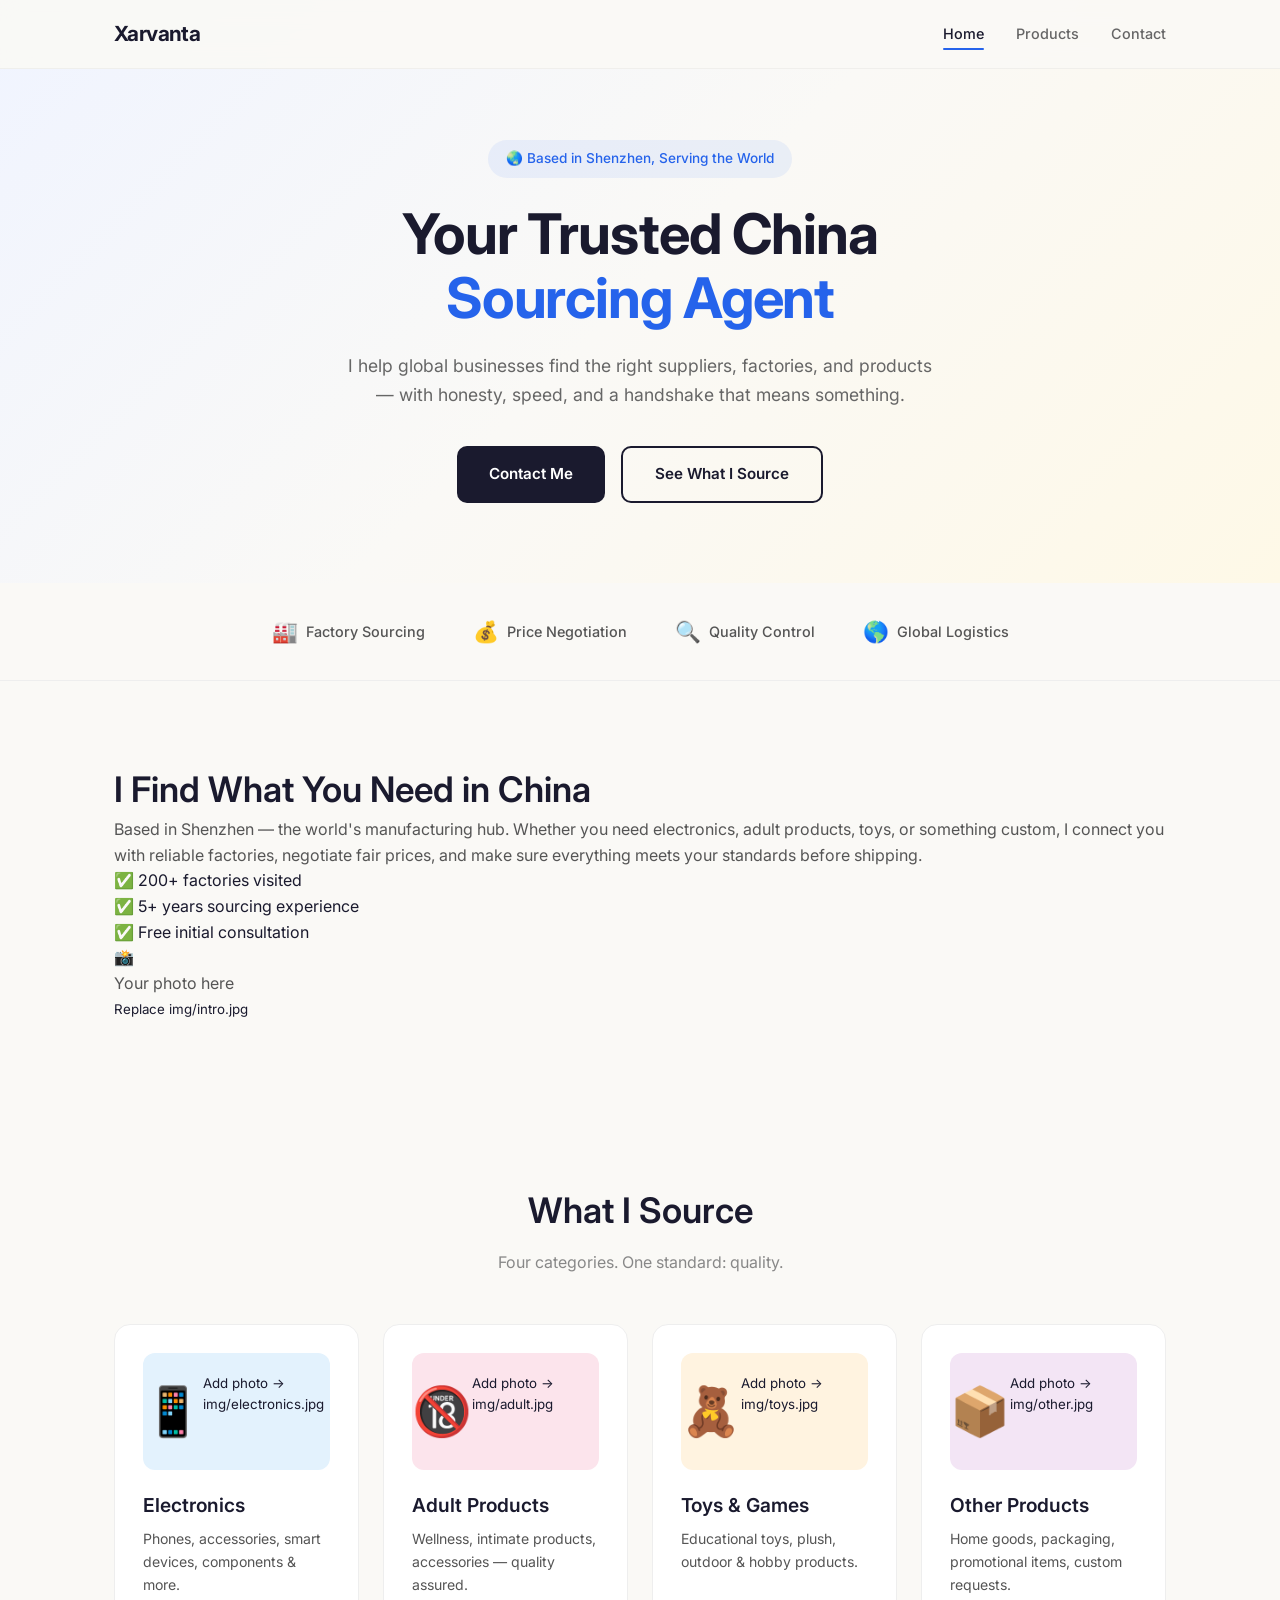
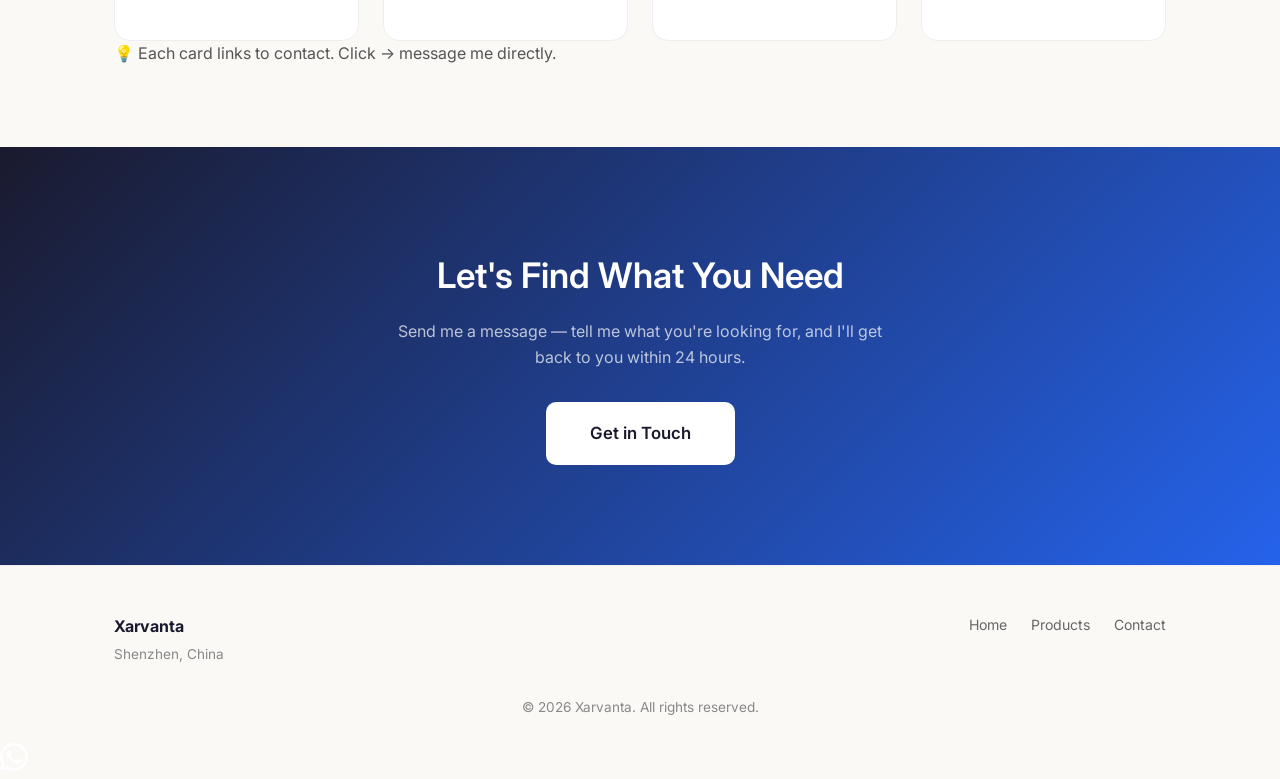
==== commit d9bd636a: "Update index.html" ====
--- a/index.html
+++ b/index.html
@@ -1,367 +1,326 @@
-   <!DOCTYPE html>
-   <html lang="en">
-   <head>
-     <meta charset="UTF-8" />
-     <meta name="viewport" content="width=device-width,
- initial-scale=1.0" />
-     <title>Xarvanta | Your Trusted China Sourcing
- Partner</title>
-     <meta name="description" content="Xarvanta — Reliable        ```
- sourcing, product procurement, and supply chain coordination
- from Shenzhen, China. Electronics, toys, adult products, and
- more." />
-     <link rel="preconnect" href="https://fonts.googleapis.com"
- />
-     <link rel="preconnect" href="https://fonts.gstatic.com"
- crossorigin />
-     <link
- href="https://fonts.googleapis.com/css2?family=Inter:opsz,wght@1
- 4..32,300..700&display=swap" rel="stylesheet" />
-     <link rel="stylesheet" href="style.css" />
-   </head>
-   <body>
-
-     <!-- Navigation -->
-     <nav class="nav">
-       <div class="container nav-iner">
-         <a href="#" class="logo" data-page="home">Xarvanta</a>
-         <div class="nav-links">
-           <a href="#" data-page="home" class="active">Home</a>
-           <a href="#" data-page="products">Products</a>
-           <a href="#" data-page="about">About</a>
-           <a href="#" data-page="contact">Contact</a>
-         </div>
-         <button class="hamburger" aria-label="Menu">
-           <span></span><span></span><span></span>
-         </button>
-       </div>
-     </nav>
-
-     <!-- Page: Home -->
-     <section id="page-home" class="page active">
-       <!-- Hero -->
-       <section class="hero">
-         <div class="container">
-           <div class="hero-badge">🌏 Based in Shenzhen, Serving
- the World</div>
-           <h1>Your Trusted China<br /><span
- class="highlight">Sourcing Partner</span></h1>
-           <p class="hero-sub">I help global businesses find
- reliable suppliers, negotiate fair prices, and manage production
- — with honesty, transparency, and a handshake that means         agent main | session main (openclaw-tui) |
- something.</p>
-           <div class="hero-cta">
-             <a href="#" class="btn btn-primary"
- data-page="contact">Let's Talk</a>
-             <a href="#" class="btn btn-outline"
- data-page="products">See Our Products</a>
-           </div>
-         </div>
-       </section>
-
-       <!-- Trust Bar -->
-       <section class="trust-bar">
-         <div class="container">
-           <div class="trust-item">
-             <span class="trust-icon">🤝</span>
-             <span>Integrity First</span>
-           </div>
-           <div class="trust-item">
-             <span class="trust-icon">⚡</span>
-             <span>Fast Communication</span>
-           </div>
-           <div class="trust-item">
-             <span class="trust-icon">🔍</span>
-             <span>Quality Control</span>
-           </div>
-           <div class="trust-item">
-             <span class="trust-icon">🌎</span>
-             <span>Global Logistics</span>
-           </div>
-         </div>
-       </section>
-
-       <!-- Product Showcase (Home) -->
-       <section class="section">
-         <div class="container">
-           <h2 class="section-title">Our Product Categories</h2>
-           <p class="section-sub">Click to explore each category
- in detail</p>
-           <div class="product-grid">
-             <a href="#" class="product-card"
- data-product="electronics" data-page="product-detail">
-               <div class="product-card-img"
- style="background:#e3f2fd;">
-                 <span class="product-emoji">📱</span>
-               </div>
-               <h3>Electronics</h3>
-               <p>Consumer electronics, accessories, smart
- devices &amp; more.</p>
-               <span class="card-link">Learn More →</span>        ⠴ streaming • 4s | connected
-             </a>
-             <a href="#" class="product-card"
- data-product="adult" data-page="product-detail">
-               <div class="product-card-img"
- style="background:#fce4ec;">
-                 <span class="product-emoji">🔞</span>
-               </div>
-               <h3>Adult Products</h3>
-               <p>Adult wellness, intimate products with quality
- assurance.</p>
-               <span class="card-link">Learn More →</span>        ⠇ streaming • 5s | connected
-             </a>
-             <a href="#" class="product-card" data-product="toys"
-  data-page="product-detail">
-               <div class="product-card-img"
- style="background:#fff3e0;">
-                 <span class="product-emoji">🧸 </span>
-               </div>
-               <h3>Toys &amp; Games</h3>
-               <p>Educational toys, plush, outdoor &amp; hobby
- products.</p>
-               <span class="card-link">Learn More →                             <span class="card-link">Learn More →</span>        ```
-             </a>
-             <a href="#" class="product-card"
- data-product="other" data-page="product-detail">
-               <div class="product-card-img"
- style="background:#f3e5f5;">
-                 <span class="product-emoji">📦</span>
-               </div>
-               <h3>Other Products</h3>
-               <p>Home goods, packaging, promotional items,
- custom requests.</p>
-               <span class="card-link">Learn More →</span>        ⠏ streaming • 6s | connected
-             </a>
-           </div>
-         </div>
-       </section>
-
-       <!-- Call to Action -->
-       <section class="section cta-section">
-         <div class="container">
-           <h2>Ready to Work Together?</h2>
-           <p>One message can start a long-term partnership.
- Let's build something reliable.</p>
-           <a href="#" class="btn btn-primary btn-lg"
- data-page="contact">Get in Touch</a>
-         </div>
-       </section>
-
-       <!-- Footer -->
-       <footer class="footer">
-         <div class="container">
-           <div class="footer-iner">
-             <div>
-               <h4>Xarvanta</h4>
-               <p>Shenzhen, China</p>
-             </div>
-             <div class="footer-links">
-               <a href="#" data-page="products">Products</a>
-               <a href="#" data-page="about">About</a>
-               <a href="#" data-page="contact">Contact</a>
-             </div>
-           </div>
-           <p class="footer-copy">&copy; 2026 Xarvanta. All
- rights reserved.</p>
-         </div>
-       </footer>
-     </section>
-
-     <!-- Page: Products (Overview) -->
-     <section id="page-products" class="page">
-       <div class="container" style="padding-top:120px;">
-         <h1 class="page-title">Our Products</h1>
-         <p class="page-sub">Four categories. One standard:
- quality.</p>
-         <div class="product-grid">
-           <a href="#" class="product-card"
- data-product="electronics" data-page="product-detail">
-             <div class="product-card-img"
- style="background:#e3f2fd;">
-               <span class="product-emoji">📱</span>
-             </div>
-             <h3>Electronics</h3>
-             <p>Consumer electronics, accessories, smart devices
- &amp; more.</p>
-             <span class="card-link">Learn More →</span>          ```
-           </a>
-           <a href="#" class="product-card" data-product="adult"
- data-page="product-detail">
-             <div class="product-card-img"
- style="background:#fce4ec;">
-               <span class="product-emoji">🔞</span>
-             </div>
-             <h3>Adult Products</h3>
-             <p>Adult wellness, intimate products with quality
- assurance.</p>
-             <span class="card-link">Learn More →</span>          ```
-           </a>
-           <a href="#" class="product-card" data-product="toys"
- data-page="product-detail">
-             <div class="product-card-img"
- style="background:#fff3e0;">
-               <span class="product-emoji">🧸 </span>
-             </div>
-             <h3>Toys &amp; Games</h3>
-             <p>Educational toys, plush, outdoor &amp; hobby
- products.</p>
-             <span class="card-link">Learn More →</span>          ⠦ streaming • 8s | connected
-           </a>
-           <a href="#" class="product-card" data-product="other"
- data-page="product-detail">
-             <div class="product-card-img"
- style="background:#f3e5f5;">
-               <span class="product-emoji">📦</span>
-             </div>
-             <h3>Other Products</h3>
-             <p>Home goods, packaging, promotional items, custom
- requests.</p>
-             <span class="card-link">Learn More →</span>          ─────────────────────────────────────────────────────────────────
-           </a>
-         </div>
-       </div>
-     </section>
-
-     <!-- Page: Product Detail -->
-     <section id="page-product-detail" class="page">
-       <div class="container" style="padding-top:120px;">
-         <a href="#" class="back-link" data-page="products">←    
- Back to Products</a>
-         <div id="product-detail-content">
-           <!-- Filled by JS -->
-         </div>
-       </div>
-     </section>
-
-     <!-- Page: About -->
-     <section id="page-about" class="page">
-       <div class="container" style="padding-top:120px;">
-         <h1 class="page-title">About Xarvanta</h1>
-         <div class="about-content">
-           <div class="about-text">
-             <p>Based in Shenzhen — the heart of China's          ```
- manufacturing and supply chain network — Xarvanta was built on a ⠋ streaming • 9s | connected
- simple belief: <strong>business works better when it's
- honest.</strong></p>
-             <p>I help buyers around the world find the right
- suppliers, negotiate fair terms, and make sure production runs
- smoothly. No inflated commissions. No games. Just clear
- communication and reliable delivery.</p>
-             <p>Whether you're sourcing electronics, toys, adult
- products, or something entirely custom, I'll treat your business
- like my own.</p>
-             <p><strong>Integrity isn't a marketing word here.
- It's how I work.</strong></p>
-           </div>
-           <div class="about-stats">
-             <div class="stat">
-               <span class="stat-number">📍</span>
-               <span>Shenzhen, China</span>
-             </div>
-             <div class="stat">
-               <span class="stat-number">🌏</span>
-               <span>Serving Global Buyers</span>
-             </div>
-             <div class="stat">
-               <span class="stat-number">🔒</span>
-               <span>Trust &amp; Transparency</span>
-             </div>
-           </div>
-         </div>
-       </div>
-     </section>
-
-     <!-- Page: Contact -->
-     <section id="page-contact" class="page">
-       <div class="container" style="padding-top:120px;">
-         <h1 class="page-title">Get in Touch</h1>
-         <p class="page-sub">Let's talk about how I can help with
- your sourcing needs.</p>
-         <div class="contact-grid">
-           <div class="contact-info">
-             <div class="contact-item">
-               <span class="contact-label">📧 Email</span>
-               <span class="contact-value"
- id="contact-email">info@xarvanta.com</span>
-             </div>
-             <div class="contact-item">
-               <span class="contact-label">💬 WhatsApp</span>
-               <span class="contact-value" id="contact-whatsapp">
-     <a href="https://wa.me/85255894516" target="_blank"
- rel="nopener" style="color:inherit;text-decoration:none;">+852
- 5589 4516</a>
-   </span>
-             </div>
-             <div class="contact-item">
-               <span class="contact-label">💬 WeChat</span>
-               <span class="contact-value"
- id="contact-wechat">yourwechat</span>
-             </div>
-             <div class="contact-item">
-               <span class="contact-label">📍 Location</span>
-               <span class="contact-value">Shenzhen, China</span>
-             </div>
-             <p class="contact-note">You can update these details
- later in the settings.</p>
-           </div>
-           <form class="contact-form" id="contact-form">
-             <input type="text" placeholder="Your Name" required
- />
-             <input type="email" placeholder="Your Email"
- required />
-             <input type="text" placeholder="Company (optional)"
- />
-             <select>
-               <option value="">I'm interested in...</option>
-               <option>Electronics</option>
-               <option>Adult Products</option>
-               <option>Toys &amp; Games</option>
-               <option>Other Products</option>
-               <option>General Sourcing</option>
-             </select>
-             <textarea rows="4" placeholder="Tell me what you
- need..." required></textarea>
-             <button type="submit" class="btn btn-primary">Send
- Message</button>
-             <p class="form-disclaimer">This form is a demo.
- Configure your email service to receive messages.</p>
-           </form>
-         </div>
-       </div>
-     </section>
-
-     <!-- WhatsApp Floating Button -->
-     <a href="https://wa.me/85255894516" target="_blank"
- rel="nopener" class="whatsapp-float" aria-label="Chat on
- WhatsApp">
-       <svg viewBox="0 0 24" width="28" height="28" fill="white">
-         <path d="M17.472
- 14.382c-.297-.149-1.758-.867-2.03-.967-.273-.099-.471-.148-.67.1
- 5-.197.297-.767.966-.94 1.164-.173.199-.347.223-.644.075
- -.297-.15-1.255-.463-2.39-1.475-
- .883-.788-1.48-1.761-1.653-2.059
- -.173-.297-.018-.458.13-.606.134
- -.133.298-.347.446-.52.149-.174.
- 198-.298.298-.497.099-.198.05-.3
- 71-.025-.52-.075-.149-.669-1.612
- -.916-2.207-.242-.579-.487-.5-.6
- 69-.51-.173-.008-.371-.01-.57-.0 1-.198
- 0-.52.074-.792.372-.272.297-1.04 1.016-1.04 2.479 0 1.462 1.065
- 2.875 1.213 3.074.149.198 2.096 3.2 5.077 4.487.709.306
- 1.262.489 1.694.625.712.227 1.36.195 1.871.118.571-.085
- 1.758-.719
- 2.006-1.413.248-.694.248-1.289.173-1.413-.074-.124-.272-.198-.57
- -.347m-5.421 7.403h-.004a9.87 9.87
- 01-5.031-1.378l-.361-.214-3.741.982.998-3.648-.235-.374a9.86
- 9.86 01-1.51-5.26c.001-5.45 4.436-9.884 9.888-9.884 2.64 0 5.122
- 1.03 6.988 2.898a9.825 9.825 012.893 6.994c-.003 5.45-4.437
- 9.884-9.885 9.884m8.413-18.297A11.815 11.815 0012.05 0C5.495 0
- .16 5.335.157 11.892c0 2.096.547 4.142 1.588 5.945L.057
- 24l6.305-1.654a11.882 11.882 005.683 1.448h.005c6.554 0
- 11.89-5.335 11.893-11.893a11.821 11.821 00-3.48-8.413z"/>
-       </svg>
-     </a>
-
-     <script src="app.js"></script>
-   </body>
-   </html>
+<!DOCTYPE html>
+<html lang="en">
+<head>
+  <meta charset="UTF-8" />
+  <meta name="viewport" content="width=device-width, initial-scale=1.0" />
+  <title>Xarvanta | China Sourcing Agent — Shenzhen</title>
+  <meta name="description" content="Xarvanta — China sourcing agent based in Shenzhen. Find reliable suppliers, factories, and products. Electronics, adult products, toys & more." />
+  <link rel="preconnect" href="https://fonts.googleapis.com" />
+  <link rel="preconnect" href="https://fonts.gstatic.com" crossorigin />
+  <link href="https://fonts.googleapis.com/css2?family=Inter:opsz,wght@14..32,300..700&display=swap" rel="stylesheet" />
+  <link rel="stylesheet" href="style.css" />
+</head>
+<body>
+
+  <!-- Navigation -->
+  <nav class="nav">
+    <div class="container nav-inner">
+      <a href="#" class="logo" data-page="home">Xarvanta</a>
+      <div class="nav-links">
+        <a href="#" data-page="home" class="active">Home</a>
+        <a href="#" data-page="products">Products</a>
+        <a href="#" data-page="contact">Contact</a>
+      </div>
+      <button class="hamburger" aria-label="Menu">
+        <span></span><span></span><span></span>
+      </button>
+    </div>
+  </nav>
+
+  <!-- ============================== -->
+  <!-- Page: Home                     -->
+  <!-- ============================== -->
+  <section id="page-home" class="page active">
+
+    <!-- Hero -->
+    <section class="hero">
+      <div class="container">
+        <div class="hero-badge">🌏 Based in Shenzhen, Serving the World</div>
+        <h1>Your Trusted China<br /><span class="highlight">Sourcing Agent</span></h1>
+        <p class="hero-sub">
+          I help global businesses find the right suppliers, factories, and products — with honesty, speed, and a handshake that means something.
+        </p>
+        <div class="hero-cta">
+          <a href="#" class="btn btn-primary" data-page="contact">Contact Me</a>
+          <a href="#" class="btn btn-outline" data-page="products">See What I Source</a>
+        </div>
+      </div>
+    </section>
+
+    <!-- Trust Bar -->
+    <section class="trust-bar">
+      <div class="container">
+        <div class="trust-item">
+          <span class="trust-icon">🏭</span>
+          <span>Factory Sourcing</span>
+        </div>
+        <div class="trust-item">
+          <span class="trust-icon">💰</span>
+          <span>Price Negotiation</span>
+        </div>
+        <div class="trust-item">
+          <span class="trust-icon">🔍</span>
+          <span>Quality Control</span>
+        </div>
+        <div class="trust-item">
+          <span class="trust-icon">🌎</span>
+          <span>Global Logistics</span>
+        </div>
+      </div>
+    </section>
+
+    <!-- Intro -->
+    <section class="section intro-section">
+      <div class="container intro-grid">
+        <div class="intro-text">
+          <h2>I Find What You Need in China</h2>
+          <p>Based in Shenzhen — the world's manufacturing hub. Whether you need electronics, adult products, toys, or something custom, I connect you with reliable factories, negotiate fair prices, and make sure everything meets your standards before shipping.</p>
+          <div class="intro-highlights">
+            <div>✅ 200+ factories visited</div>
+            <div>✅ 5+ years sourcing experience</div>
+            <div>✅ Free initial consultation</div>
+          </div>
+        </div>
+        <div class="intro-img">
+          <div class="intro-img-placeholder">
+            <span>📸</span>
+            <p>Your photo here</p>
+            <small>Replace img/intro.jpg</small>
+          </div>
+        </div>
+      </div>
+    </section>
+
+    <!-- Product Showcase -->
+    <section class="section">
+      <div class="container">
+        <h2 class="section-title">What I Source</h2>
+        <p class="section-sub">Four categories. One standard: quality.</p>
+        <div class="product-grid">
+          <a href="#" class="product-card" data-page="contact">
+            <div class="product-card-img" style="background:#e3f2fd;">
+              <img src="img/electronics.jpg" alt="Electronics" class="product-card-photo" onerror="this.style.display='none';this.nextElementSibling.style.display='flex'">
+              <div class="product-card-emoji-fallback" style="display:none;">
+                <span class="product-emoji">📱</span>
+                <small>Add photo → img/electronics.jpg</small>
+              </div>
+            </div>
+            <h3>Electronics</h3>
+            <p>Phones, accessories, smart devices, components &amp; more.</p>
+          </a>
+          <a href="#" class="product-card" data-page="contact">
+            <div class="product-card-img" style="background:#fce4ec;">
+              <img src="img/adult.jpg" alt="Adult Products" class="product-card-photo" onerror="this.style.display='none';this.nextElementSibling.style.display='flex'">
+              <div class="product-card-emoji-fallback" style="display:none;">
+                <span class="product-emoji">🔞</span>
+                <small>Add photo → img/adult.jpg</small>
+              </div>
+            </div>
+            <h3>Adult Products</h3>
+            <p>Wellness, intimate products, accessories — quality assured.</p>
+          </a>
+          <a href="#" class="product-card" data-page="contact">
+            <div class="product-card-img" style="background:#fff3e0;">
+              <img src="img/toys.jpg" alt="Toys & Games" class="product-card-photo" onerror="this.style.display='none';this.nextElementSibling.style.display='flex'">
+              <div class="product-card-emoji-fallback" style="display:none;">
+                <span class="product-emoji">🧸</span>
+                <small>Add photo → img/toys.jpg</small>
+              </div>
+            </div>
+            <h3>Toys &amp; Games</h3>
+            <p>Educational toys, plush, outdoor &amp; hobby products.</p>
+          </a>
+          <a href="#" class="product-card" data-page="contact">
+            <div class="product-card-img" style="background:#f3e5f5;">
+              <img src="img/other.jpg" alt="Other Products" class="product-card-photo" onerror="this.style.display='none';this.nextElementSibling.style.display='flex'">
+              <div class="product-card-emoji-fallback" style="display:none;">
+                <span class="product-emoji">📦</span>
+                <small>Add photo → img/other.jpg</small>
+              </div>
+            </div>
+            <h3>Other Products</h3>
+            <p>Home goods, packaging, promotional items, custom requests.</p>
+          </a>
+        </div>
+        <p class="product-note">💡 Each card links to contact. Click → message me directly.</p>
+      </div>
+    </section>
+
+    <!-- Call to Action -->
+    <section class="section cta-section">
+      <div class="container">
+        <h2>Let's Find What You Need</h2>
+        <p>Send me a message — tell me what you're looking for, and I'll get back to you within 24 hours.</p>
+        <a href="#" class="btn btn-primary btn-lg" data-page="contact">Get in Touch</a>
+      </div>
+    </section>
+
+    <!-- Footer -->
+    <footer class="footer">
+      <div class="container">
+        <div class="footer-inner">
+          <div>
+            <h4>Xarvanta</h4>
+            <p>Shenzhen, China</p>
+          </div>
+          <div class="footer-links">
+            <a href="#" data-page="home">Home</a>
+            <a href="#" data-page="products">Products</a>
+            <a href="#" data-page="contact">Contact</a>
+          </div>
+        </div>
+        <p class="footer-copy">&copy; 2026 Xarvanta. All rights reserved.</p>
+      </div>
+    </footer>
+  </section>
+
+  <!-- ============================== -->
+  <!-- Page: Products                 -->
+  <!-- ============================== -->
+  <section id="page-products" class="page">
+    <div class="container" style="padding-top:120px;">
+      <h1 class="page-title">What I Source</h1>
+      <p class="page-sub">I help you find the right products and factories in China.</p>
+
+      <div class="product-full-list">
+        <div class="product-full-item">
+          <div class="product-full-img" style="background:#e3f2fd;">
+            <img src="img/electronics.jpg" alt="Electronics" class="product-card-photo" onerror="this.style.display='none';this.nextElementSibling.style.display='flex'">
+            <div class="product-card-emoji-fallback" style="display:none;">
+              <span class="product-emoji" style="font-size:48px;">📱</span>
+              <small>Add photo → img/electronics.jpg</small>
+            </div>
+          </div>
+          <div class="product-full-info">
+            <h3>Electronics</h3>
+            <p>Smartphones, accessories, earphones, chargers, smart home devices, PC components — you name it. Shenzhen is the electronics capital of the world, and I know the right suppliers.</p>
+          </div>
+        </div>
+
+        <div class="product-full-item">
+          <div class="product-full-img" style="background:#fce4ec;">
+            <img src="img/adult.jpg" alt="Adult Products" class="product-card-photo" onerror="this.style.display='none';this.nextElementSibling.style.display='flex'">
+            <div class="product-card-emoji-fallback" style="display:none;">
+              <span class="product-emoji" style="font-size:48px;">🔞</span>
+              <small>Add photo → img/adult.jpg</small>
+            </div>
+          </div>
+          <div class="product-full-info">
+            <h3>Adult Products</h3>
+            <p>Adult wellness, intimate products, accessories. Discreet sourcing, quality materials, reliable factories with export experience.</p>
+          </div>
+        </div>
+
+        <div class="product-full-item">
+          <div class="product-full-img" style="background:#fff3e0;">
+            <img src="img/toys.jpg" alt="Toys & Games" class="product-card-photo" onerror="this.style.display='none';this.nextElementSibling.style.display='flex'">
+            <div class="product-card-emoji-fallback" style="display:none;">
+              <span class="product-emoji" style="font-size:48px;">🧸</span>
+              <small>Add photo → img/toys.jpg</small>
+            </div>
+          </div>
+          <div class="product-full-info">
+            <h3>Toys &amp; Games</h3>
+            <p>Educational toys, plush dolls, outdoor games, RC toys, board games. From concept to finished product — I handle factory communication.</p>
+          </div>
+        </div>
+
+        <div class="product-full-item">
+          <div class="product-full-img" style="background:#f3e5f5;">
+            <img src="img/other.jpg" alt="Other Products" class="product-card-photo" onerror="this.style.display='none';this.nextElementSibling.style.display='flex'">
+            <div class="product-card-emoji-fallback" style="display:none;">
+              <span class="product-emoji" style="font-size:48px;">📦</span>
+              <small>Add photo → img/other.jpg</small>
+            </div>
+          </div>
+          <div class="product-full-info">
+            <h3>Other Products</h3>
+            <p>Home goods, packaging, promotional items, custom manufacturing. If you need it, I'll find a factory that makes it right.</p>
+          </div>
+        </div>
+      </div>
+
+      <div style="text-align:center;padding:60px 0;">
+        <a href="#" class="btn btn-primary btn-lg" data-page="contact">Tell Me What You Need →</a>
+      </div>
+    </div>
+  </section>
+
+  <!-- ============================== -->
+  <!-- Page: Contact                  -->
+  <!-- ============================== -->
+  <section id="page-contact" class="page">
+    <div class="container" style="padding-top:120px;">
+      <h1 class="page-title">Contact Me</h1>
+      <p class="page-sub">Let's talk about your sourcing needs. I typically respond within a few hours.</p>
+      <div class="contact-grid">
+        <div class="contact-info">
+          <div class="contact-item">
+            <span class="contact-label">📧 Email</span>
+            <span class="contact-value">
+              <a href="mailto:trade@xarvanta.com">trade@xarvanta.com</a>
+            </span>
+          </div>
+          <div class="contact-item">
+            <span class="contact-label">💬 WhatsApp</span>
+            <span class="contact-value">
+              <a href="https://wa.me/85255894516" target="_blank" rel="noopener">+852 5589 4516</a>
+            </span>
+          </div>
+          <div class="contact-item">
+            <span class="contact-label">💬 WeChat</span>
+            <span class="contact-value">xarvanta</span>
+          </div>
+          <div class="contact-item">
+            <span class="contact-label">📍 Location</span>
+            <span class="contact-value">Shenzhen, China</span>
+          </div>
+
+          <div class="contact-quick-reply">
+            <p><strong>Quick reply:</strong> Tell me what you're sourcing, quantity, and target price — I'll get back to you fast.</p>
+          </div>
+
+          <!-- Direct buttons -->
+          <div class="contact-direct">
+            <a href="https://wa.me/85255894516" target="_blank" rel="noopener" class="btn btn-whatsapp">
+              <svg viewBox="0 0 24 24" width="18" height="18" fill="white" style="vertical-align:middle;margin-right:8px;">
+                <path d="M17.472 14.382c-.297-.149-1.758-.867-2.03-.967-.273-.099-.471-.148-.67.15-.197.297-.767.966-.94 1.164-.173.199-.347.223-.644.075-.297-.15-1.255-.463-2.39-1.475-.883-.788-1.48-1.761-1.653-2.059-.173-.297-.018-.458.13-.606.134-.133.298-.347.446-.52.149-.174.198-.298.298-.497.099-.198.05-.371-.025-.52-.075-.149-.669-1.612-.916-2.207-.242-.579-.487-.5-.669-.51-.173-.008-.371-.01-.57-.01-.198 0-.52.074-.792.372-.272.297-1.04 1.016-1.04 2.479 0 1.462 1.065 2.875 1.213 3.074.149.198 2.096 3.2 5.077 4.487.709.306 1.262.489 1.694.625.712.227 1.36.195 1.871.118.571-.085 1.758-.719 2.006-1.413.248-.694.248-1.289.173-1.413-.074-.124-.272-.198-.57-.347m-5.421 7.403h-.004a9.87 9.87 0 01-5.031-1.378l-.361-.214-3.741.982.998-3.648-.235-.374a9.86 9.86 0 01-1.51-5.26c.001-5.45 4.436-9.884 9.888-9.884 2.64 0 5.122 1.03 6.988 2.898a9.825 9.825 0 012.893 6.994c-.003 5.45-4.437 9.884-9.885 9.884m8.413-18.297A11.815 11.815 0 0012.05 0C5.495 0 .16 5.335.157 11.892c0 2.096.547 4.142 1.588 5.945L.057 24l6.305-1.654a11.882 11.882 0 005.683 1.448h.005c6.554 0 11.89-5.335 11.893-11.893a11.821 11.821 0 00-3.48-8.413z"/>
+              </svg>
+              WhatsApp Me
+            </a>
+            <a href="mailto:trade@xarvanta.com" class="btn btn-outline">Send Email</a>
+          </div>
+        </div>
+
+        <div class="contact-form-wrapper">
+          <h3>Send Me a Message</h3>
+          <form class="contact-form" id="contact-form">
+            <input type="text" placeholder="Your Name" required />
+            <input type="email" placeholder="Your Email" required />
+            <input type="text" placeholder="Company (optional)" />
+            <select>
+              <option value="">What are you sourcing?</option>
+              <option>Electronics</option>
+              <option>Adult Products</option>
+              <option>Toys &amp; Games</option>
+              <option>Other Products</option>
+              <option>General Sourcing</option>
+            </select>
+            <textarea rows="4" placeholder="Describe what you need — product, quantity, target price..." required></textarea>
+            <button type="submit" class="btn btn-primary">Send Message</button>
+          </form>
+        </div>
+      </div>
+    </div>
+  </section>
+
+  <!-- WhatsApp Floating Button -->
+  <a href="https://wa.me/85255894516" target="_blank" rel="noopener" class="whatsapp-float" aria-label="Chat on WhatsApp">
+    <svg viewBox="0 0 24 24" width="28" height="28" fill="white">
+      <path d="M17.472 14.382c-.297-.149-1.758-.867-2.03-.967-.273-.099-.471-.148-.67.15-.197.297-.767.966-.94 1.164-.173.199-.347.223-.644.075-.297-.15-1.255-.463-2.39-1.475-.883-.788-1.48-1.761-1.653-2.059-.173-.297-.018-.458.13-.606.134-.133.298-.347.446-.52.149-.174.198-.298.298-.497.099-.198.05-.371-.025-.52-.075-.149-.669-1.612-.916-2.207-.242-.579-.487-.5-.669-.51-.173-.008-.371-.01-.57-.01-.198 0-.52.074-.792.372-.272.297-1.04 1.016-1.04 2.479 0 1.462 1.065 2.875 1.213 3.074.149.198 2.096 3.2 5.077 4.487.709.306 1.262.489 1.694.625.712.227 1.36.195 1.871.118.571-.085 1.758-.719 2.006-1.413.248-.694.248-1.289.173-1.413-.074-.124-.272-.198-.57-.347m-5.421 7.403h-.004a9.87 9.87 0 01-5.031-1.378l-.361-.214-3.741.982.998-3.648-.235-.374a9.86 9.86 0 01-1.51-5.26c.001-5.45 4.436-9.884 9.888-9.884 2.64 0 5.122 1.03 6.988 2.898a9.825 9.825 0 012.893 6.994c-.003 5.45-4.437 9.884-9.885 9.884m8.413-18.297A11.815 11.815 0 0012.05 0C5.495 0 .16 5.335.157 11.892c0 2.096.547 4.142 1.588 5.945L.057 24l6.305-1.654a11.882 11.882 0 005.683 1.448h.005c6.554 0 11.89-5.335 11.893-11.893a11.821 11.821 0 00-3.48-8.413z"/>
+    </svg>
+  </a>
+
+  <script src="app.js"></script>
+</body>
+</html>
--- a/style.css
+++ b/style.css
@@ -321,4 +321,24 @@
   .section { padding: 48px 0; }
   .product-grid { grid-template-columns: 1fr; }
   .trust-bar .container { gap: 20px; }
-}
+   /* ========== WhatsApp Floating Button ========== */
+   .whatsapp-float {
+     position: fixed;
+     bottom: 24px;
+     right: 24px;
+     z-index: 999;
+     background: #25D366;
+     width: 56px;
+     height: 56px;
+     border-radius: 50%;
+     display: flex;
+     align-items: center;
+     justify-content: center;
+     box-shadow: 0 4px 16px rgba(37, 211, 102, 0.4);
+     transition: transform 0.2s, box-shadow 0.2s;
+   }
+   .whatsapp-float:hover {
+     transform: scale(1.1);
+     box-shadow: 0 6px 24px rgba(37, 211, 102, 0.5);
+   }
+}
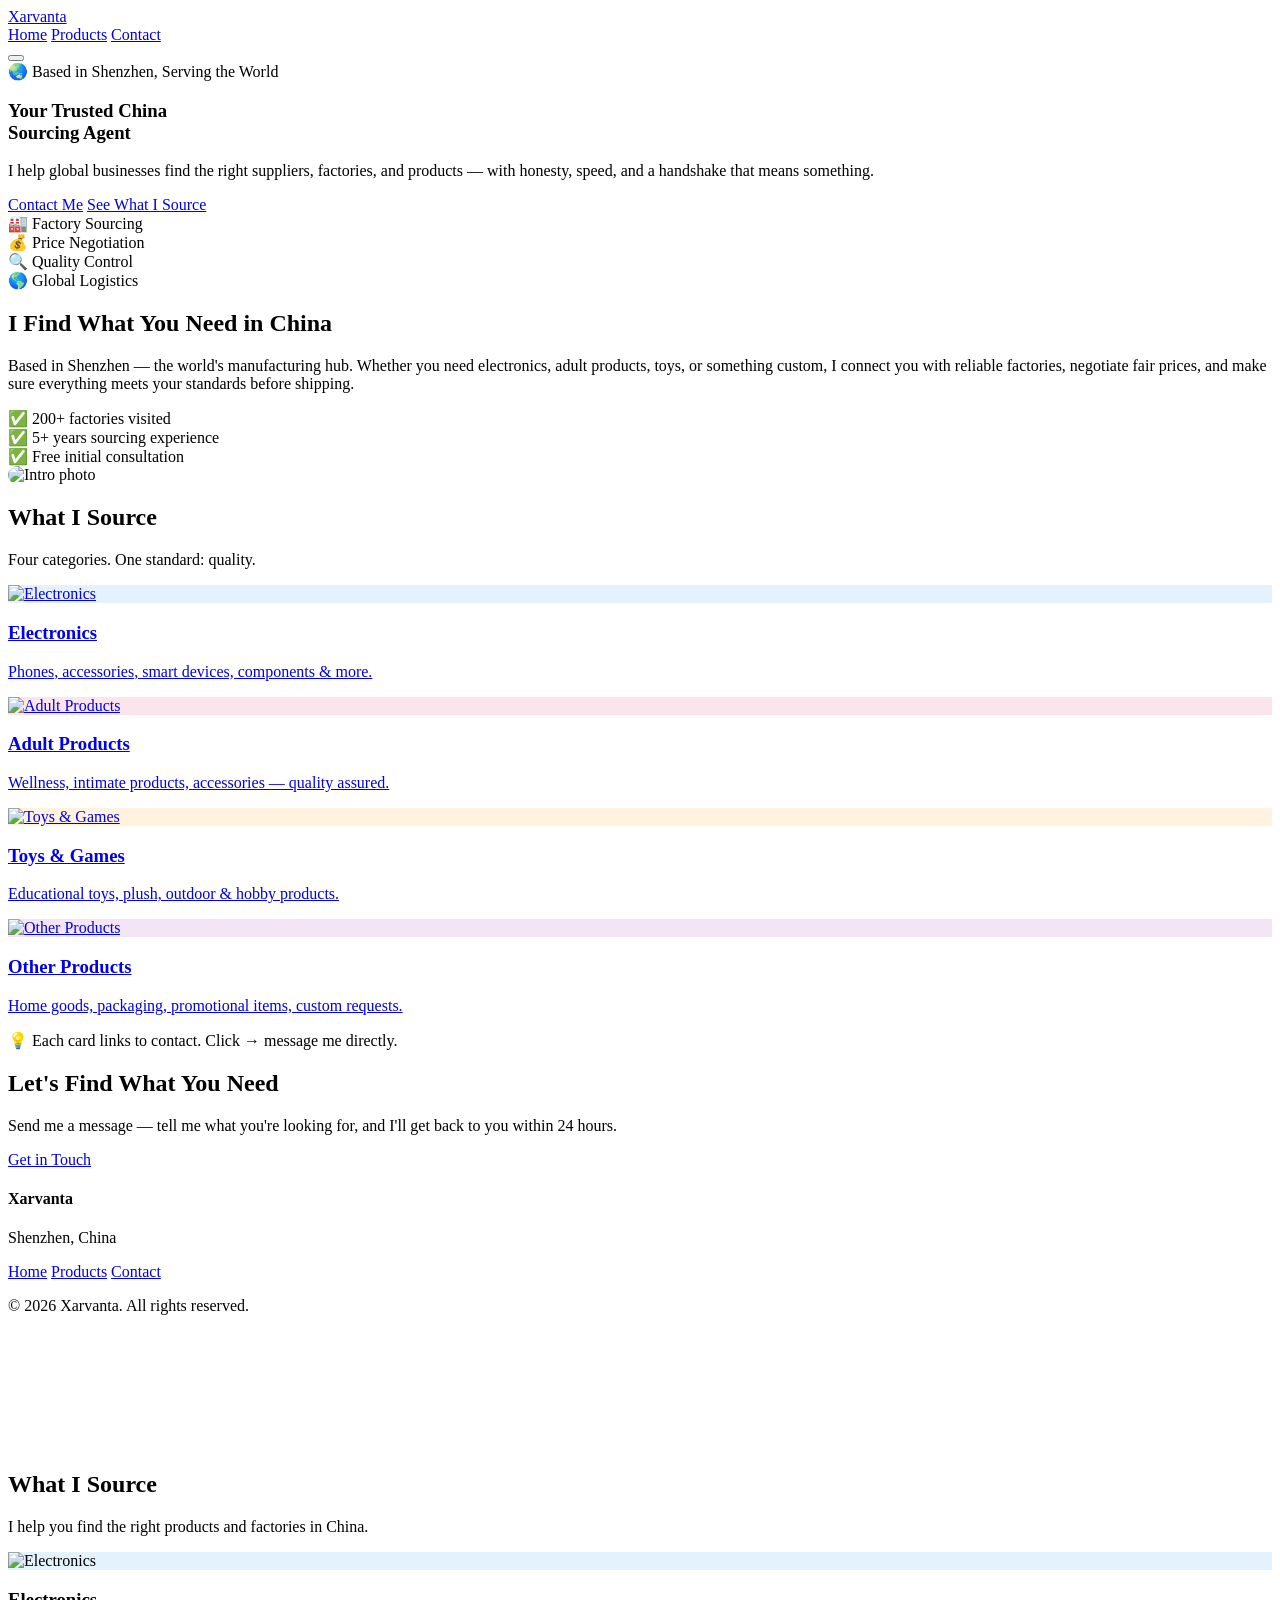
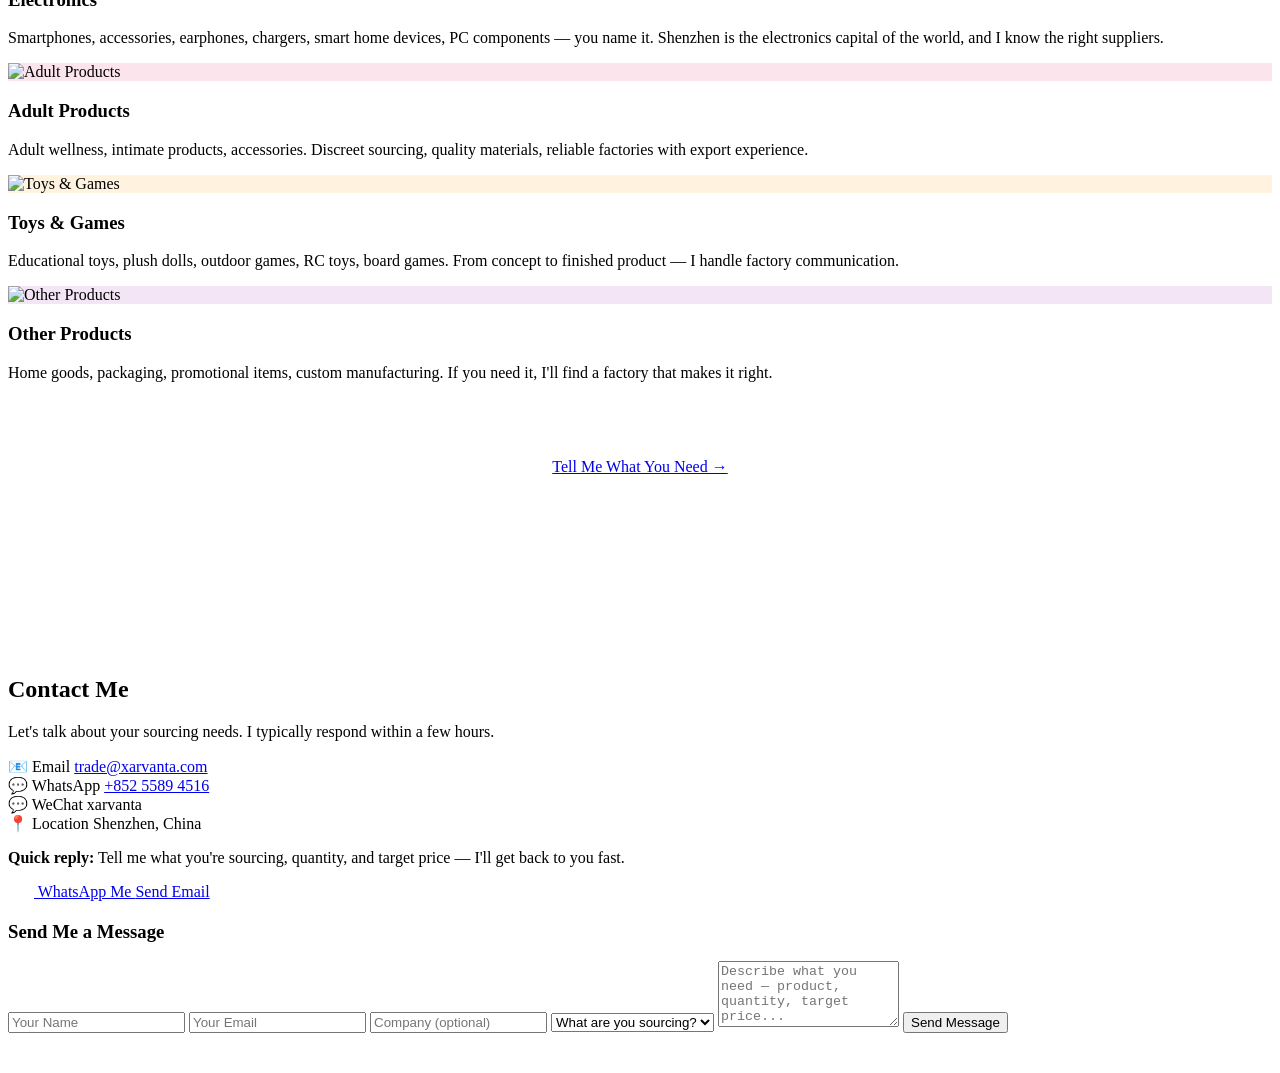
==== commit 7d6f8871: "Update index.html" ====
--- a/index.html
+++ b/index.html
@@ -82,11 +82,7 @@
           </div>
         </div>
         <div class="intro-img">
-          <div class="intro-img-placeholder">
-            <span>📸</span>
-            <p>Your photo here</p>
-            <small>Replace img/intro.jpg</small>
-          </div>
+          <img src="img/intro.jpg" alt="Intro photo" style="width:100%;height:auto;border-radius:12px;">
         </div>
       </div>
     </section>
@@ -99,44 +95,28 @@
         <div class="product-grid">
           <a href="#" class="product-card" data-page="contact">
             <div class="product-card-img" style="background:#e3f2fd;">
-              <img src="img/electronics.jpg" alt="Electronics" class="product-card-photo" onerror="this.style.display='none';this.nextElementSibling.style.display='flex'">
-              <div class="product-card-emoji-fallback" style="display:none;">
-                <span class="product-emoji">📱</span>
-                <small>Add photo → img/electronics.jpg</small>
-              </div>
+              <img src="img/electronics.jpg" alt="Electronics" style="width:100%;height:100%;object-fit:cover;">
             </div>
             <h3>Electronics</h3>
             <p>Phones, accessories, smart devices, components &amp; more.</p>
           </a>
           <a href="#" class="product-card" data-page="contact">
             <div class="product-card-img" style="background:#fce4ec;">
-              <img src="img/adult.jpg" alt="Adult Products" class="product-card-photo" onerror="this.style.display='none';this.nextElementSibling.style.display='flex'">
-              <div class="product-card-emoji-fallback" style="display:none;">
-                <span class="product-emoji">🔞</span>
-                <small>Add photo → img/adult.jpg</small>
-              </div>
+              <img src="img/adult.jpg" alt="Adult Products" style="width:100%;height:100%;object-fit:cover;">
             </div>
             <h3>Adult Products</h3>
             <p>Wellness, intimate products, accessories — quality assured.</p>
           </a>
           <a href="#" class="product-card" data-page="contact">
             <div class="product-card-img" style="background:#fff3e0;">
-              <img src="img/toys.jpg" alt="Toys & Games" class="product-card-photo" onerror="this.style.display='none';this.nextElementSibling.style.display='flex'">
-              <div class="product-card-emoji-fallback" style="display:none;">
-                <span class="product-emoji">🧸</span>
-                <small>Add photo → img/toys.jpg</small>
-              </div>
+              <img src="img/toys.jpg" alt="Toys & Games" style="width:100%;height:100%;object-fit:cover;">
             </div>
             <h3>Toys &amp; Games</h3>
             <p>Educational toys, plush, outdoor &amp; hobby products.</p>
           </a>
           <a href="#" class="product-card" data-page="contact">
             <div class="product-card-img" style="background:#f3e5f5;">
-              <img src="img/other.jpg" alt="Other Products" class="product-card-photo" onerror="this.style.display='none';this.nextElementSibling.style.display='flex'">
-              <div class="product-card-emoji-fallback" style="display:none;">
-                <span class="product-emoji">📦</span>
-                <small>Add photo → img/other.jpg</small>
-              </div>
+              <img src="img/other.jpg" alt="Other Products" style="width:100%;height:100%;object-fit:cover;">
             </div>
             <h3>Other Products</h3>
             <p>Home goods, packaging, promotional items, custom requests.</p>
@@ -185,11 +165,7 @@
       <div class="product-full-list">
         <div class="product-full-item">
           <div class="product-full-img" style="background:#e3f2fd;">
-            <img src="img/electronics.jpg" alt="Electronics" class="product-card-photo" onerror="this.style.display='none';this.nextElementSibling.style.display='flex'">
-            <div class="product-card-emoji-fallback" style="display:none;">
-              <span class="product-emoji" style="font-size:48px;">📱</span>
-              <small>Add photo → img/electronics.jpg</small>
-            </div>
+            <img src="img/electronics.jpg" alt="Electronics" style="width:100%;height:100%;object-fit:cover;">
           </div>
           <div class="product-full-info">
             <h3>Electronics</h3>
@@ -199,11 +175,7 @@
 
         <div class="product-full-item">
           <div class="product-full-img" style="background:#fce4ec;">
-            <img src="img/adult.jpg" alt="Adult Products" class="product-card-photo" onerror="this.style.display='none';this.nextElementSibling.style.display='flex'">
-            <div class="product-card-emoji-fallback" style="display:none;">
-              <span class="product-emoji" style="font-size:48px;">🔞</span>
-              <small>Add photo → img/adult.jpg</small>
-            </div>
+            <img src="img/adult.jpg" alt="Adult Products" style="width:100%;height:100%;object-fit:cover;">
           </div>
           <div class="product-full-info">
             <h3>Adult Products</h3>
@@ -213,11 +185,7 @@
 
         <div class="product-full-item">
           <div class="product-full-img" style="background:#fff3e0;">
-            <img src="img/toys.jpg" alt="Toys & Games" class="product-card-photo" onerror="this.style.display='none';this.nextElementSibling.style.display='flex'">
-            <div class="product-card-emoji-fallback" style="display:none;">
-              <span class="product-emoji" style="font-size:48px;">🧸</span>
-              <small>Add photo → img/toys.jpg</small>
-            </div>
+            <img src="img/toys.jpg" alt="Toys & Games" style="width:100%;height:100%;object-fit:cover;">
           </div>
           <div class="product-full-info">
             <h3>Toys &amp; Games</h3>
@@ -227,11 +195,7 @@
 
         <div class="product-full-item">
           <div class="product-full-img" style="background:#f3e5f5;">
-            <img src="img/other.jpg" alt="Other Products" class="product-card-photo" onerror="this.style.display='none';this.nextElementSibling.style.display='flex'">
-            <div class="product-card-emoji-fallback" style="display:none;">
-              <span class="product-emoji" style="font-size:48px;">📦</span>
-              <small>Add photo → img/other.jpg</small>
-            </div>
+            <img src="img/other.jpg" alt="Other Products" style="width:100%;height:100%;object-fit:cover;">
           </div>
           <div class="product-full-info">
             <h3>Other Products</h3>
--- a/style.css
+++ b/style.css
@@ -1,344 +1,326 @@
-/* ========== Reset & Base ========== */
-*, *::before, *::after { box-sizing: border-box; margin: 0; padding: 0; }
-html { scroll-behavior: smooth; }
-body {
-  font-family: 'Inter', -apple-system, BlinkMacSystemFont, sans-serif;
-  color: #1a1a2e;
-  background: #faf9f6;
-  line-height: 1.6;
-  -webkit-font-smoothing: antialiased;
-}
-img { max-width: 100%; display: block; }
-a { text-decoration: none; color: inherit; }
-.container { max-width: 1100px; margin: 0 auto; padding: 0 24px; }
-
-/* ========== Typography ========== */
-h1 { font-size: clamp(2.2rem, 5vw, 3.5rem); font-weight: 700; line-height: 1.15; letter-spacing: -0.02em; }
-h2 { font-size: clamp(1.6rem, 3vw, 2.2rem); font-weight: 600; }
-h3 { font-size: 1.2rem; font-weight: 600; }
-p { color: #555; }
-.highlight { color: #2563eb; }
-
-/* ========== Navigation ========== */
-.nav {
-  position: fixed; top: 0; left: 0; right: 0; z-index: 100;
-  background: rgba(250,249,246,0.92);
-  backdrop-filter: blur(12px);
-  -webkit-backdrop-filter: blur(12px);
-  border-bottom: 1px solid rgba(0,0,0,0.04);
-}
-.nav-inner {
-  display: flex; align-items: center;
-  justify-content: space-between;
-  height: 68px;
-}
-.logo { font-size: 1.3rem; font-weight: 700; letter-spacing: -0.03em; }
-.nav-links { display: flex; gap: 32px; }
-.nav-links a {
-  font-size: 0.9rem; font-weight: 500;
-  color: #666; transition: color 0.2s;
-  position: relative;
-}
-.nav-links a:hover, .nav-links a.active { color: #1a1a2e; }
-.nav-links a.active::after {
-  content: ''; position: absolute; bottom: -4px; left: 0; right: 0;
-  height: 2px; background: #2563eb; border-radius: 1px;
-}
-.hamburger {
-  display: none; flex-direction: column; gap: 5px;
-  background: none; border: none; cursor: pointer; padding: 4px;
-}
-.hamburger span {
-  display: block; width: 24px; height: 2px;
-  background: #1a1a2e; border-radius: 2px;
-  transition: 0.3s;
-}
-
-/* ========== Page System ========== */
-.page { display: none; }
-.page.active { display: block; }
-
-/* ========== Hero ========== */
-.hero {
-  padding: 140px 0 80px;
-  background: linear-gradient(135deg, #f0f4ff 0%, #faf9f6 50%, #fef9e7 100%);
-  text-align: center;
-}
-.hero-badge {
-  display: inline-block;
-  background: rgba(37,99,235,0.08);
-  color: #2563eb;
-  padding: 8px 18px;
-  border-radius: 100px;
-  font-size: 0.85rem;
-  font-weight: 500;
-  margin-bottom: 24px;
-}
-.hero h1 { margin-bottom: 20px; }
-.hero-sub {
-  max-width: 600px; margin: 0 auto 36px;
-  font-size: 1.1rem; color: #666; line-height: 1.7;
-}
-.hero-cta { display: flex; gap: 16px; justify-content: center; flex-wrap: wrap; }
-
-/* ========== Buttons ========== */
-.btn {
-  display: inline-flex; align-items: center; gap: 8px;
-  padding: 14px 32px; border-radius: 10px;
-  font-size: 0.95rem; font-weight: 600;
-  cursor: pointer; transition: all 0.2s;
-  border: none;
-}
-.btn-primary {
-  background: #1a1a2e; color: #fff;
-}
-.btn-primary:hover { background: #2563eb; transform: translateY(-1px); }
-.btn-outline {
-  background: transparent; color: #1a1a2e;
-  border: 2px solid #1a1a2e;
-}
-.btn-outline:hover { background: #1a1a2e; color: #fff; }
-.btn-lg { padding: 18px 44px; font-size: 1.05rem; }
-
-/* ========== Trust Bar ========== */
-.trust-bar {
-  padding: 32px 0;
-  border-bottom: 1px solid #eee;
-}
-.trust-bar .container {
-  display: flex; justify-content: center; gap: 48px; flex-wrap: wrap;
-}
-.trust-item {
-  display: flex; align-items: center; gap: 8px;
-  font-size: 0.9rem; font-weight: 500; color: #555;
-}
-.trust-icon { font-size: 1.3rem; }
-
-/* ========== Section ========== */
-.section { padding: 80px 0; }
-.section-title {
-  text-align: center; margin-bottom: 12px;
-}
-.section-sub {
-  text-align: center; color: #888; margin-bottom: 48px; font-size: 1rem;
-}
-
-/* ========== Product Cards ========== */
-.product-grid {
-  display: grid;
-  grid-template-columns: repeat(auto-fit, minmax(240px, 1fr));
-  gap: 24px;
-}
-.product-card {
-  display: flex; flex-direction: column;
-  background: #fff; border-radius: 16px; padding: 28px;
-  border: 1px solid #eee;
-  transition: all 0.25s;
-  cursor: pointer;
-}
-.product-card:hover {
-  transform: translateY(-4px);
-  box-shadow: 0 12px 40px rgba(0,0,0,0.06);
-  border-color: #d0d0d0;
-}
-.product-card-img {
-  width: 100%; aspect-ratio: 16/10;
-  border-radius: 12px; display: flex; align-items: center; justify-content: center;
-  margin-bottom: 20px;
-}
-.product-emoji { font-size: 3rem; }
-.product-card h3 { margin-bottom: 8px; }
-.product-card p { font-size: 0.88rem; line-height: 1.6; margin-bottom: 16px; }
-.card-link { font-size: 0.85rem; font-weight: 600; color: #2563eb; margin-top: auto; }
-
-/* ========== CTA Section ========== */
-.cta-section {
-  text-align: center;
-  background: linear-gradient(135deg, #1a1a2e 0%, #2563eb 100%);
-  color: #fff;
-  padding: 100px 0;
-}
-.cta-section h2 { color: #fff; margin-bottom: 16px; }
-.cta-section p { color: rgba(255,255,255,0.7); margin-bottom: 32px; max-width: 500px; margin-left: auto; margin-right: auto; }
-.cta-section .btn-primary { background: #fff; color: #1a1a2e; }
-.cta-section .btn-primary:hover { background: #eef; transform: translateY(-1px); }
-
-/* ========== Footer ========== */
-.footer { padding: 48px 0 24px; border-top: 1px solid #eee; }
-.footer-inner { display: flex; justify-content: space-between; align-items: flex-start; flex-wrap: wrap; gap: 24px; }
-.footer h4 { font-size: 1rem; margin-bottom: 4px; }
-.footer p { font-size: 0.85rem; color: #888; }
-.footer-links { display: flex; gap: 24px; }
-.footer-links a { font-size: 0.88rem; color: #666; }
-.footer-links a:hover { color: #2563eb; }
-.footer-copy { text-align: center; margin-top: 32px; font-size: 0.8rem; color: #aaa; }
-
-/* ========== Page Titles ========== */
-.page-title { margin-bottom: 8px; }
-.page-sub { color: #888; margin-bottom: 48px; }
-
-/* ========== Back Link ========== */
-.back-link {
-  display: inline-block; margin-bottom: 32px;
-  font-size: 0.9rem; color: #2563eb; font-weight: 500;
-}
-.back-link:hover { text-decoration: underline; }
-
-/* ========== Product Detail ========== */
-.product-detail-header {
-  margin-bottom: 40px;
-}
-.product-detail-header h1 { margin-bottom: 8px; }
-.product-detail-header .product-detail-category {
-  display: inline-block;
-  background: rgba(37,99,235,0.08);
-  color: #2563eb;
-  padding: 6px 14px;
-  border-radius: 100px;
-  font-size: 0.8rem;
-  font-weight: 500;
-}
-.product-detail-body {
-  display: grid;
-  grid-template-columns: 1fr 1fr;
-  gap: 48px;
-  align-items: start;
-}
-.product-detail-image {
-  width: 100%; aspect-ratio: 4/3;
-  border-radius: 16px;
-  display: flex; align-items: center; justify-content: center;
-  font-size: 6rem;
-}
-.product-detail-body h2 {
-  font-size: 1.1rem; margin-bottom: 16px; margin-top: 28px;
-}
-.product-detail-body ul {
-  list-style: none; padding: 0;
-}
-.product-detail-body li {
-  padding: 8px 0; border-bottom: 1px solid #f0f0f0;
-  font-size: 0.92rem; color: #555;
-  display: flex; align-items: center; gap: 10px;
-}
-.product-detail-body li::before {
-  content: "✓"; color: #2563eb; font-weight: 700;
-}
-.product-detail-cta {
-  margin-top: 32px;
-}
-@media (max-width: 700px) {
-  .product-detail-body { grid-template-columns: 1fr; gap: 24px; }
-}
-
-/* ========== About ========== */
-.about-content {
-  display: grid;
-  grid-template-columns: 2fr 1fr;
-  gap: 48px;
-  align-items: start;
-}
-.about-text p { margin-bottom: 20px; font-size: 1.02rem; line-height: 1.8; }
-.about-stats {
-  background: #fff; border-radius: 16px; padding: 28px;
-  border: 1px solid #eee;
-  display: flex; flex-direction: column; gap: 20px;
-}
-.stat {
-  display: flex; align-items: center; gap: 12px;
-  font-size: 0.95rem; font-weight: 500;
-}
-.stat-number { font-size: 1.8rem; }
-@media (max-width: 700px) {
-  .about-content { grid-template-columns: 1fr; }
-}
-
-/* ========== Contact ========== */
-.contact-grid {
-  display: grid;
-  grid-template-columns: 1fr 1fr;
-  gap: 48px;
-  align-items: start;
-}
-.contact-item {
-  padding: 20px 0;
-  border-bottom: 1px solid #eee;
-}
-.contact-label {
-  display: block; font-size: 0.85rem; color: #888; margin-bottom: 4px;
-}
-.contact-value { font-size: 1.05rem; font-weight: 500; }
-.contact-note { margin-top: 16px; font-size: 0.82rem; color: #aaa; font-style: italic; }
-.contact-form {
-  background: #fff; border-radius: 16px; padding: 32px;
-  border: 1px solid #eee;
-  display: flex; flex-direction: column; gap: 16px;
-}
-.contact-form input, .contact-form select, .contact-form textarea {
-  width: 100%; padding: 14px 16px; border-radius: 10px;
-  border: 1px solid #ddd; font-size: 0.92rem; font-family: inherit;
-  background: #faf9f6;
-  transition: border-color 0.2s;
-}
-.contact-form input:focus, .contact-form select:focus, .contact-form textarea:focus {
-  outline: none; border-color: #2563eb;
-}
-.form-disclaimer {
-  font-size: 0.78rem; color: #aaa; text-align: center;
-}
-@media (max-width: 700px) {
-  .contact-grid { grid-template-columns: 1fr; }
-}
-
-/* ========== Mobile Nav ========== */
-   .form-message {
-     padding: 12px 16px;
-     border-radius: 10px;
-     font-size: 0.9rem;
-     text-align: center;
-   }
-   .form-success {
-     background: #ecfdf5;
-     color: #065f46;
-     border: 1px solid #a7f3d0;
-   }
-   .form-error {
-     background: #fef2f2;
-     color: #991b1b;
-     border: 1px solid #fecaca;
-   }
-@media (max-width: 700px) {
-  .nav-links {
-    display: none;
-    position: absolute; top: 68px; left: 0; right: 0;
-    background: #fff; flex-direction: column; padding: 16px 24px;
-    gap: 16px; border-bottom: 1px solid #eee;
-    box-shadow: 0 4px 20px rgba(0,0,0,0.06);
-  }
-  .nav-links.open { display: flex; }
-  .hamburger { display: flex; }
-  .hero { padding: 100px 0 60px; }
-  .section { padding: 48px 0; }
-  .product-grid { grid-template-columns: 1fr; }
-  .trust-bar .container { gap: 20px; }
-   /* ========== WhatsApp Floating Button ========== */
-   .whatsapp-float {
-     position: fixed;
-     bottom: 24px;
-     right: 24px;
-     z-index: 999;
-     background: #25D366;
-     width: 56px;
-     height: 56px;
-     border-radius: 50%;
-     display: flex;
-     align-items: center;
-     justify-content: center;
-     box-shadow: 0 4px 16px rgba(37, 211, 102, 0.4);
-     transition: transform 0.2s, box-shadow 0.2s;
-   }
-   .whatsapp-float:hover {
-     transform: scale(1.1);
-     box-shadow: 0 6px 24px rgba(37, 211, 102, 0.5);
-   }
-}
+<!DOCTYPE html>
+<html lang="en">
+<head>
+  <meta charset="UTF-8" />
+  <meta name="viewport" content="width=device-width, initial-scale=1.0" />
+  <title>Xarvanta | China Sourcing Agent — Shenzhen</title>
+  <meta name="description" content="Xarvanta — China sourcing agent based in Shenzhen. Find reliable suppliers, factories, and products. Electronics, adult products, toys & more." />
+  <link rel="preconnect" href="https://fonts.googleapis.com" />
+  <link rel="preconnect" href="https://fonts.gstatic.com" crossorigin />
+  <link href="https://fonts.googleapis.com/css2?family=Inter:opsz,wght@14..32,300..700&display=swap" rel="stylesheet" />
+  <link rel="stylesheet" href="style.css" />
+</head>
+<body>
+
+  <!-- Navigation -->
+  <nav class="nav">
+    <div class="container nav-inner">
+      <a href="#" class="logo" data-page="home">Xarvanta</a>
+      <div class="nav-links">
+        <a href="#" data-page="home" class="active">Home</a>
+        <a href="#" data-page="products">Products</a>
+        <a href="#" data-page="contact">Contact</a>
+      </div>
+      <button class="hamburger" aria-label="Menu">
+        <span></span><span></span><span></span>
+      </button>
+    </div>
+  </nav>
+
+  <!-- ============================== -->
+  <!-- Page: Home                     -->
+  <!-- ============================== -->
+  <section id="page-home" class="page active">
+
+    <!-- Hero -->
+    <section class="hero">
+      <div class="container">
+        <div class="hero-badge">🌏 Based in Shenzhen, Serving the World</div>
+        <h1>Your Trusted China<br /><span class="highlight">Sourcing Agent</span></h1>
+        <p class="hero-sub">
+          I help global businesses find the right suppliers, factories, and products — with honesty, speed, and a handshake that means something.
+        </p>
+        <div class="hero-cta">
+          <a href="#" class="btn btn-primary" data-page="contact">Contact Me</a>
+          <a href="#" class="btn btn-outline" data-page="products">See What I Source</a>
+        </div>
+      </div>
+    </section>
+
+    <!-- Trust Bar -->
+    <section class="trust-bar">
+      <div class="container">
+        <div class="trust-item">
+          <span class="trust-icon">🏭</span>
+          <span>Factory Sourcing</span>
+        </div>
+        <div class="trust-item">
+          <span class="trust-icon">💰</span>
+          <span>Price Negotiation</span>
+        </div>
+        <div class="trust-item">
+          <span class="trust-icon">🔍</span>
+          <span>Quality Control</span>
+        </div>
+        <div class="trust-item">
+          <span class="trust-icon">🌎</span>
+          <span>Global Logistics</span>
+        </div>
+      </div>
+    </section>
+
+    <!-- Intro -->
+    <section class="section intro-section">
+      <div class="container intro-grid">
+        <div class="intro-text">
+          <h2>I Find What You Need in China</h2>
+          <p>Based in Shenzhen — the world's manufacturing hub. Whether you need electronics, adult products, toys, or something custom, I connect you with reliable factories, negotiate fair prices, and make sure everything meets your standards before shipping.</p>
+          <div class="intro-highlights">
+            <div>✅ 200+ factories visited</div>
+            <div>✅ 5+ years sourcing experience</div>
+            <div>✅ Free initial consultation</div>
+          </div>
+        </div>
+        <div class="intro-img">
+          <div class="intro-img-placeholder">
+            <span>📸</span>
+            <p>Your photo here</p>
+            <small>Replace img/intro.jpg</small>
+          </div>
+        </div>
+      </div>
+    </section>
+
+    <!-- Product Showcase -->
+    <section class="section">
+      <div class="container">
+        <h2 class="section-title">What I Source</h2>
+        <p class="section-sub">Four categories. One standard: quality.</p>
+        <div class="product-grid">
+          <a href="#" class="product-card" data-page="contact">
+            <div class="product-card-img" style="background:#e3f2fd;">
+              <img src="img/electronics.jpg" alt="Electronics" class="product-card-photo" onerror="this.style.display='none';this.nextElementSibling.style.display='flex'">
+              <div class="product-card-emoji-fallback" style="display:none;">
+                <span class="product-emoji">📱</span>
+                <small>Add photo → img/electronics.jpg</small>
+              </div>
+            </div>
+            <h3>Electronics</h3>
+            <p>Phones, accessories, smart devices, components &amp; more.</p>
+          </a>
+          <a href="#" class="product-card" data-page="contact">
+            <div class="product-card-img" style="background:#fce4ec;">
+              <img src="img/adult.jpg" alt="Adult Products" class="product-card-photo" onerror="this.style.display='none';this.nextElementSibling.style.display='flex'">
+              <div class="product-card-emoji-fallback" style="display:none;">
+                <span class="product-emoji">🔞</span>
+                <small>Add photo → img/adult.jpg</small>
+              </div>
+            </div>
+            <h3>Adult Products</h3>
+            <p>Wellness, intimate products, accessories — quality assured.</p>
+          </a>
+          <a href="#" class="product-card" data-page="contact">
+            <div class="product-card-img" style="background:#fff3e0;">
+              <img src="img/toys.jpg" alt="Toys & Games" class="product-card-photo" onerror="this.style.display='none';this.nextElementSibling.style.display='flex'">
+              <div class="product-card-emoji-fallback" style="display:none;">
+                <span class="product-emoji">🧸</span>
+                <small>Add photo → img/toys.jpg</small>
+              </div>
+            </div>
+            <h3>Toys &amp; Games</h3>
+            <p>Educational toys, plush, outdoor &amp; hobby products.</p>
+          </a>
+          <a href="#" class="product-card" data-page="contact">
+            <div class="product-card-img" style="background:#f3e5f5;">
+              <img src="img/other.jpg" alt="Other Products" class="product-card-photo" onerror="this.style.display='none';this.nextElementSibling.style.display='flex'">
+              <div class="product-card-emoji-fallback" style="display:none;">
+                <span class="product-emoji">📦</span>
+                <small>Add photo → img/other.jpg</small>
+              </div>
+            </div>
+            <h3>Other Products</h3>
+            <p>Home goods, packaging, promotional items, custom requests.</p>
+          </a>
+        </div>
+        <p class="product-note">💡 Each card links to contact. Click → message me directly.</p>
+      </div>
+    </section>
+
+    <!-- Call to Action -->
+    <section class="section cta-section">
+      <div class="container">
+        <h2>Let's Find What You Need</h2>
+        <p>Send me a message — tell me what you're looking for, and I'll get back to you within 24 hours.</p>
+        <a href="#" class="btn btn-primary btn-lg" data-page="contact">Get in Touch</a>
+      </div>
+    </section>
+
+    <!-- Footer -->
+    <footer class="footer">
+      <div class="container">
+        <div class="footer-inner">
+          <div>
+            <h4>Xarvanta</h4>
+            <p>Shenzhen, China</p>
+          </div>
+          <div class="footer-links">
+            <a href="#" data-page="home">Home</a>
+            <a href="#" data-page="products">Products</a>
+            <a href="#" data-page="contact">Contact</a>
+          </div>
+        </div>
+        <p class="footer-copy">&copy; 2026 Xarvanta. All rights reserved.</p>
+      </div>
+    </footer>
+  </section>
+
+  <!-- ============================== -->
+  <!-- Page: Products                 -->
+  <!-- ============================== -->
+  <section id="page-products" class="page">
+    <div class="container" style="padding-top:120px;">
+      <h1 class="page-title">What I Source</h1>
+      <p class="page-sub">I help you find the right products and factories in China.</p>
+
+      <div class="product-full-list">
+        <div class="product-full-item">
+          <div class="product-full-img" style="background:#e3f2fd;">
+            <img src="img/electronics.jpg" alt="Electronics" class="product-card-photo" onerror="this.style.display='none';this.nextElementSibling.style.display='flex'">
+            <div class="product-card-emoji-fallback" style="display:none;">
+              <span class="product-emoji" style="font-size:48px;">📱</span>
+              <small>Add photo → img/electronics.jpg</small>
+            </div>
+          </div>
+          <div class="product-full-info">
+            <h3>Electronics</h3>
+            <p>Smartphones, accessories, earphones, chargers, smart home devices, PC components — you name it. Shenzhen is the electronics capital of the world, and I know the right suppliers.</p>
+          </div>
+        </div>
+
+        <div class="product-full-item">
+          <div class="product-full-img" style="background:#fce4ec;">
+            <img src="img/adult.jpg" alt="Adult Products" class="product-card-photo" onerror="this.style.display='none';this.nextElementSibling.style.display='flex'">
+            <div class="product-card-emoji-fallback" style="display:none;">
+              <span class="product-emoji" style="font-size:48px;">🔞</span>
+              <small>Add photo → img/adult.jpg</small>
+            </div>
+          </div>
+          <div class="product-full-info">
+            <h3>Adult Products</h3>
+            <p>Adult wellness, intimate products, accessories. Discreet sourcing, quality materials, reliable factories with export experience.</p>
+          </div>
+        </div>
+
+        <div class="product-full-item">
+          <div class="product-full-img" style="background:#fff3e0;">
+            <img src="img/toys.jpg" alt="Toys & Games" class="product-card-photo" onerror="this.style.display='none';this.nextElementSibling.style.display='flex'">
+            <div class="product-card-emoji-fallback" style="display:none;">
+              <span class="product-emoji" style="font-size:48px;">🧸</span>
+              <small>Add photo → img/toys.jpg</small>
+            </div>
+          </div>
+          <div class="product-full-info">
+            <h3>Toys &amp; Games</h3>
+            <p>Educational toys, plush dolls, outdoor games, RC toys, board games. From concept to finished product — I handle factory communication.</p>
+          </div>
+        </div>
+
+        <div class="product-full-item">
+          <div class="product-full-img" style="background:#f3e5f5;">
+            <img src="img/other.jpg" alt="Other Products" class="product-card-photo" onerror="this.style.display='none';this.nextElementSibling.style.display='flex'">
+            <div class="product-card-emoji-fallback" style="display:none;">
+              <span class="product-emoji" style="font-size:48px;">📦</span>
+              <small>Add photo → img/other.jpg</small>
+            </div>
+          </div>
+          <div class="product-full-info">
+            <h3>Other Products</h3>
+            <p>Home goods, packaging, promotional items, custom manufacturing. If you need it, I'll find a factory that makes it right.</p>
+          </div>
+        </div>
+      </div>
+
+      <div style="text-align:center;padding:60px 0;">
+        <a href="#" class="btn btn-primary btn-lg" data-page="contact">Tell Me What You Need →</a>
+      </div>
+    </div>
+  </section>
+
+  <!-- ============================== -->
+  <!-- Page: Contact                  -->
+  <!-- ============================== -->
+  <section id="page-contact" class="page">
+    <div class="container" style="padding-top:120px;">
+      <h1 class="page-title">Contact Me</h1>
+      <p class="page-sub">Let's talk about your sourcing needs. I typically respond within a few hours.</p>
+      <div class="contact-grid">
+        <div class="contact-info">
+          <div class="contact-item">
+            <span class="contact-label">📧 Email</span>
+            <span class="contact-value">
+              <a href="mailto:trade@xarvanta.com">trade@xarvanta.com</a>
+            </span>
+          </div>
+          <div class="contact-item">
+            <span class="contact-label">💬 WhatsApp</span>
+            <span class="contact-value">
+              <a href="https://wa.me/85255894516" target="_blank" rel="noopener">+852 5589 4516</a>
+            </span>
+          </div>
+          <div class="contact-item">
+            <span class="contact-label">💬 WeChat</span>
+            <span class="contact-value">xarvanta</span>
+          </div>
+          <div class="contact-item">
+            <span class="contact-label">📍 Location</span>
+            <span class="contact-value">Shenzhen, China</span>
+          </div>
+
+          <div class="contact-quick-reply">
+            <p><strong>Quick reply:</strong> Tell me what you're sourcing, quantity, and target price — I'll get back to you fast.</p>
+          </div>
+
+          <!-- Direct buttons -->
+          <div class="contact-direct">
+            <a href="https://wa.me/85255894516" target="_blank" rel="noopener" class="btn btn-whatsapp">
+              <svg viewBox="0 0 24 24" width="18" height="18" fill="white" style="vertical-align:middle;margin-right:8px;">
+                <path d="M17.472 14.382c-.297-.149-1.758-.867-2.03-.967-.273-.099-.471-.148-.67.15-.197.297-.767.966-.94 1.164-.173.199-.347.223-.644.075-.297-.15-1.255-.463-2.39-1.475-.883-.788-1.48-1.761-1.653-2.059-.173-.297-.018-.458.13-.606.134-.133.298-.347.446-.52.149-.174.198-.298.298-.497.099-.198.05-.371-.025-.52-.075-.149-.669-1.612-.916-2.207-.242-.579-.487-.5-.669-.51-.173-.008-.371-.01-.57-.01-.198 0-.52.074-.792.372-.272.297-1.04 1.016-1.04 2.479 0 1.462 1.065 2.875 1.213 3.074.149.198 2.096 3.2 5.077 4.487.709.306 1.262.489 1.694.625.712.227 1.36.195 1.871.118.571-.085 1.758-.719 2.006-1.413.248-.694.248-1.289.173-1.413-.074-.124-.272-.198-.57-.347m-5.421 7.403h-.004a9.87 9.87 0 01-5.031-1.378l-.361-.214-3.741.982.998-3.648-.235-.374a9.86 9.86 0 01-1.51-5.26c.001-5.45 4.436-9.884 9.888-9.884 2.64 0 5.122 1.03 6.988 2.898a9.825 9.825 0 012.893 6.994c-.003 5.45-4.437 9.884-9.885 9.884m8.413-18.297A11.815 11.815 0 0012.05 0C5.495 0 .16 5.335.157 11.892c0 2.096.547 4.142 1.588 5.945L.057 24l6.305-1.654a11.882 11.882 0 005.683 1.448h.005c6.554 0 11.89-5.335 11.893-11.893a11.821 11.821 0 00-3.48-8.413z"/>
+              </svg>
+              WhatsApp Me
+            </a>
+            <a href="mailto:trade@xarvanta.com" class="btn btn-outline">Send Email</a>
+          </div>
+        </div>
+
+        <div class="contact-form-wrapper">
+          <h3>Send Me a Message</h3>
+          <form class="contact-form" id="contact-form">
+            <input type="text" placeholder="Your Name" required />
+            <input type="email" placeholder="Your Email" required />
+            <input type="text" placeholder="Company (optional)" />
+            <select>
+              <option value="">What are you sourcing?</option>
+              <option>Electronics</option>
+              <option>Adult Products</option>
+              <option>Toys &amp; Games</option>
+              <option>Other Products</option>
+              <option>General Sourcing</option>
+            </select>
+            <textarea rows="4" placeholder="Describe what you need — product, quantity, target price..." required></textarea>
+            <button type="submit" class="btn btn-primary">Send Message</button>
+          </form>
+        </div>
+      </div>
+    </div>
+  </section>
+
+  <!-- WhatsApp Floating Button -->
+  <a href="https://wa.me/85255894516" target="_blank" rel="noopener" class="whatsapp-float" aria-label="Chat on WhatsApp">
+    <svg viewBox="0 0 24 24" width="28" height="28" fill="white">
+      <path d="M17.472 14.382c-.297-.149-1.758-.867-2.03-.967-.273-.099-.471-.148-.67.15-.197.297-.767.966-.94 1.164-.173.199-.347.223-.644.075-.297-.15-1.255-.463-2.39-1.475-.883-.788-1.48-1.761-1.653-2.059-.173-.297-.018-.458.13-.606.134-.133.298-.347.446-.52.149-.174.198-.298.298-.497.099-.198.05-.371-.025-.52-.075-.149-.669-1.612-.916-2.207-.242-.579-.487-.5-.669-.51-.173-.008-.371-.01-.57-.01-.198 0-.52.074-.792.372-.272.297-1.04 1.016-1.04 2.479 0 1.462 1.065 2.875 1.213 3.074.149.198 2.096 3.2 5.077 4.487.709.306 1.262.489 1.694.625.712.227 1.36.195 1.871.118.571-.085 1.758-.719 2.006-1.413.248-.694.248-1.289.173-1.413-.074-.124-.272-.198-.57-.347m-5.421 7.403h-.004a9.87 9.87 0 01-5.031-1.378l-.361-.214-3.741.982.998-3.648-.235-.374a9.86 9.86 0 01-1.51-5.26c.001-5.45 4.436-9.884 9.888-9.884 2.64 0 5.122 1.03 6.988 2.898a9.825 9.825 0 012.893 6.994c-.003 5.45-4.437 9.884-9.885 9.884m8.413-18.297A11.815 11.815 0 0012.05 0C5.495 0 .16 5.335.157 11.892c0 2.096.547 4.142 1.588 5.945L.057 24l6.305-1.654a11.882 11.882 0 005.683 1.448h.005c6.554 0 11.89-5.335 11.893-11.893a11.821 11.821 0 00-3.48-8.413z"/>
+    </svg>
+  </a>
+
+  <script src="app.js"></script>
+</body>
+</html>
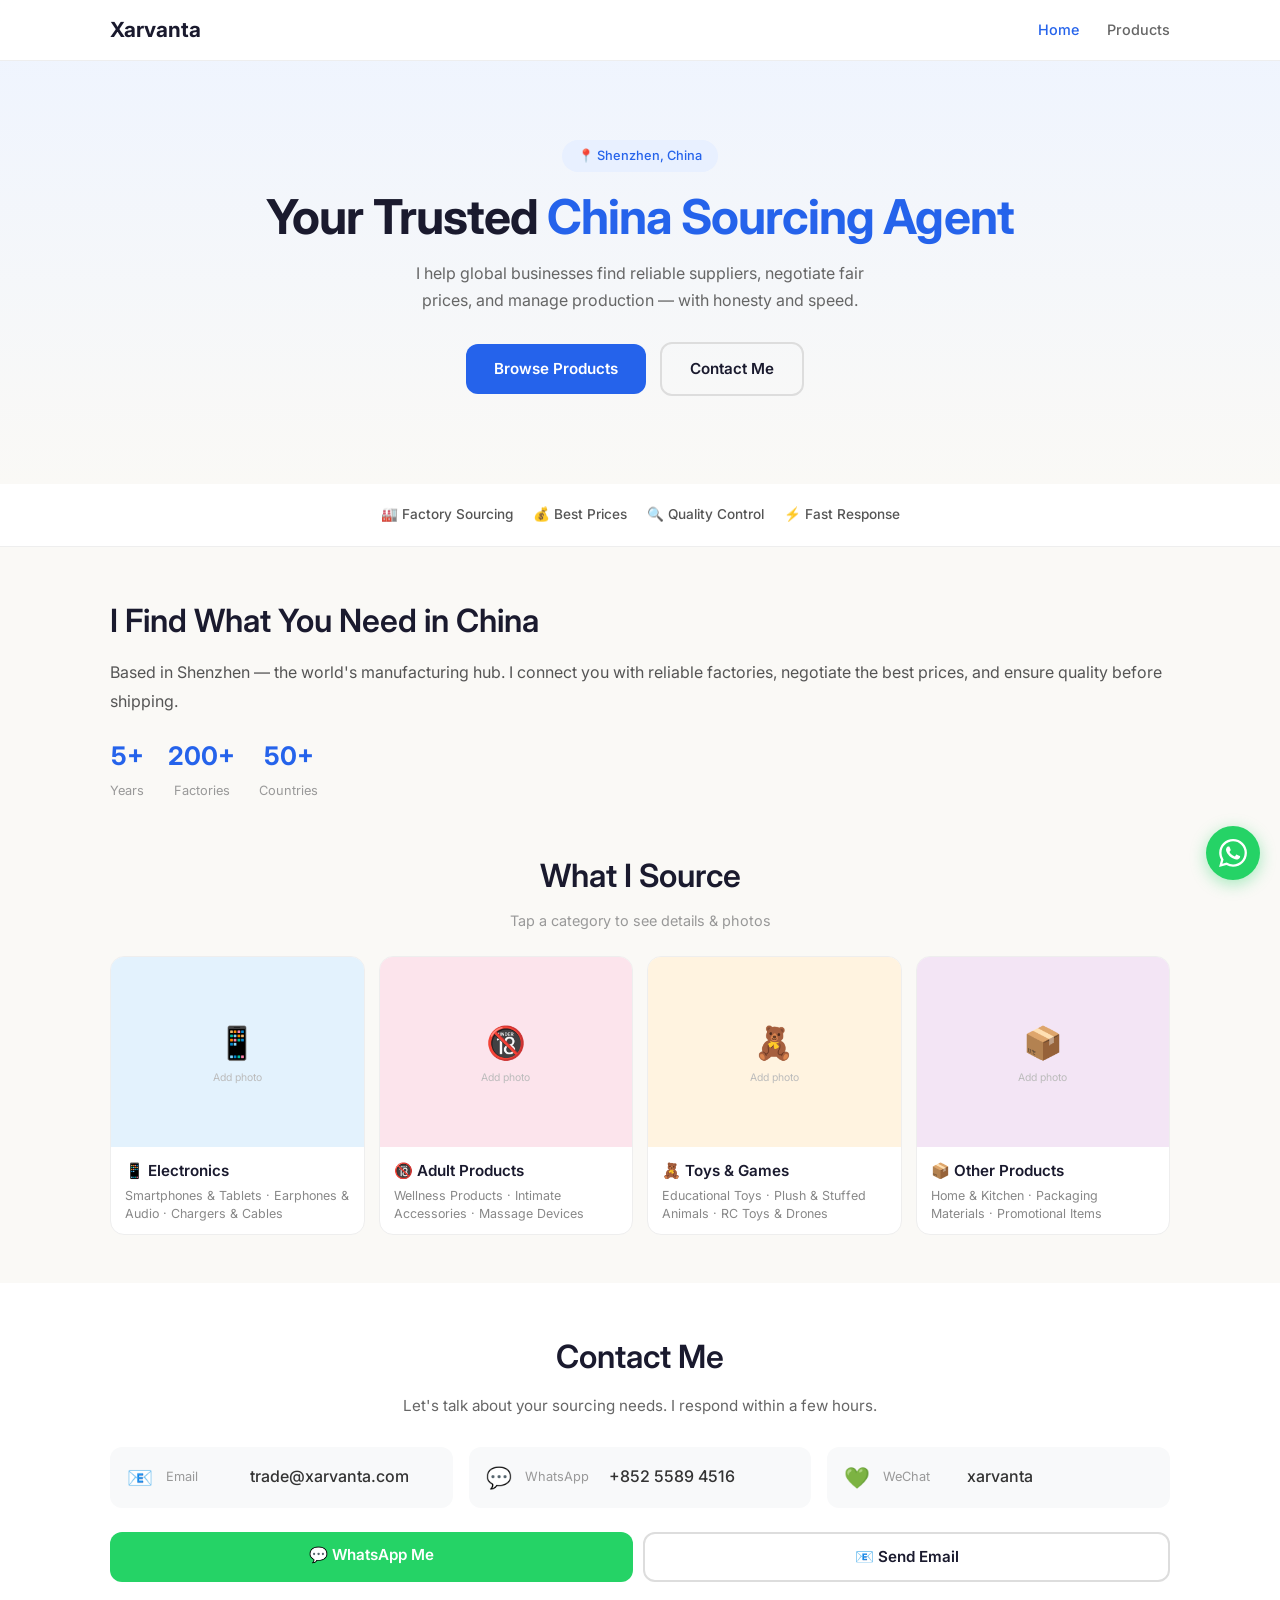
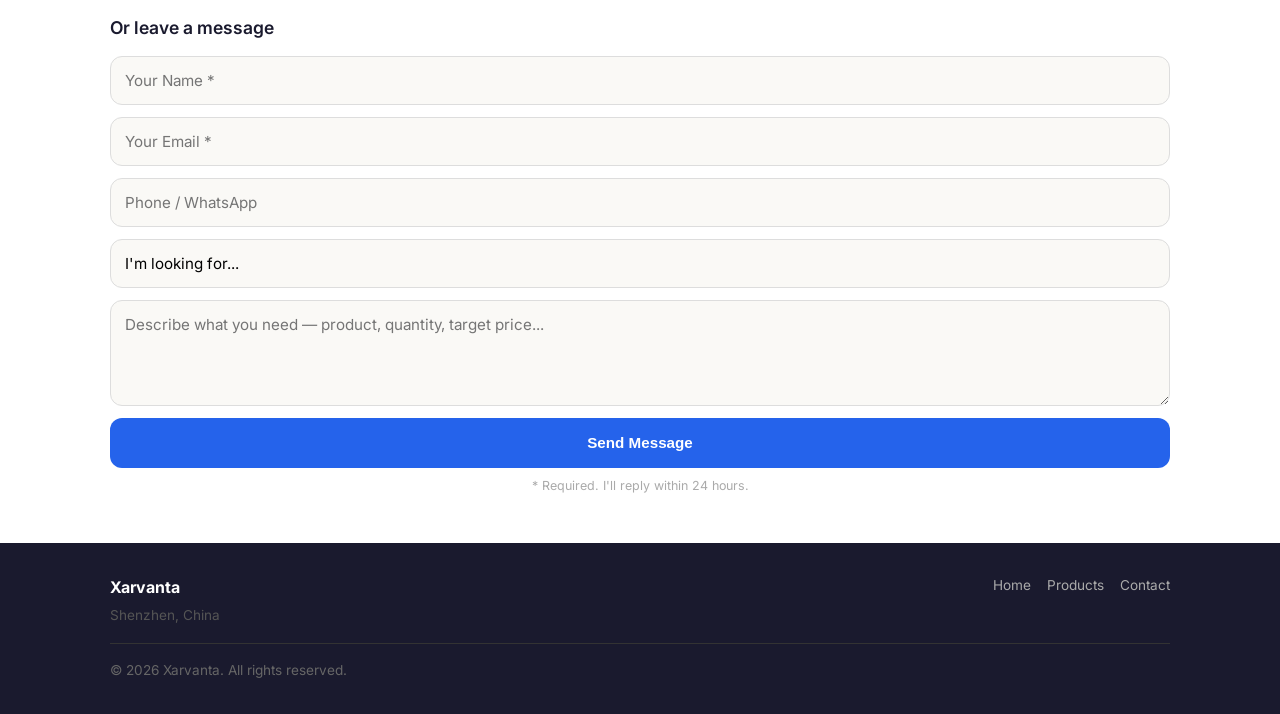
==== commit 6f8d3ca5: "Add files via upload" ====
--- a/index.html
+++ b/index.html
@@ -1,290 +1,186 @@
-<!DOCTYPE html>
-<html lang="en">
-<head>
-  <meta charset="UTF-8" />
-  <meta name="viewport" content="width=device-width, initial-scale=1.0" />
-  <title>Xarvanta | China Sourcing Agent — Shenzhen</title>
-  <meta name="description" content="Xarvanta — China sourcing agent based in Shenzhen. Find reliable suppliers, factories, and products. Electronics, adult products, toys & more." />
-  <link rel="preconnect" href="https://fonts.googleapis.com" />
-  <link rel="preconnect" href="https://fonts.gstatic.com" crossorigin />
-  <link href="https://fonts.googleapis.com/css2?family=Inter:opsz,wght@14..32,300..700&display=swap" rel="stylesheet" />
-  <link rel="stylesheet" href="style.css" />
-</head>
-<body>
-
-  <!-- Navigation -->
-  <nav class="nav">
-    <div class="container nav-inner">
-      <a href="#" class="logo" data-page="home">Xarvanta</a>
-      <div class="nav-links">
-        <a href="#" data-page="home" class="active">Home</a>
-        <a href="#" data-page="products">Products</a>
-        <a href="#" data-page="contact">Contact</a>
-      </div>
-      <button class="hamburger" aria-label="Menu">
-        <span></span><span></span><span></span>
-      </button>
-    </div>
-  </nav>
-
-  <!-- ============================== -->
-  <!-- Page: Home                     -->
-  <!-- ============================== -->
-  <section id="page-home" class="page active">
-
-    <!-- Hero -->
-    <section class="hero">
-      <div class="container">
-        <div class="hero-badge">🌏 Based in Shenzhen, Serving the World</div>
-        <h1>Your Trusted China<br /><span class="highlight">Sourcing Agent</span></h1>
-        <p class="hero-sub">
-          I help global businesses find the right suppliers, factories, and products — with honesty, speed, and a handshake that means something.
-        </p>
-        <div class="hero-cta">
-          <a href="#" class="btn btn-primary" data-page="contact">Contact Me</a>
-          <a href="#" class="btn btn-outline" data-page="products">See What I Source</a>
-        </div>
-      </div>
-    </section>
-
-    <!-- Trust Bar -->
-    <section class="trust-bar">
-      <div class="container">
-        <div class="trust-item">
-          <span class="trust-icon">🏭</span>
-          <span>Factory Sourcing</span>
-        </div>
-        <div class="trust-item">
-          <span class="trust-icon">💰</span>
-          <span>Price Negotiation</span>
-        </div>
-        <div class="trust-item">
-          <span class="trust-icon">🔍</span>
-          <span>Quality Control</span>
-        </div>
-        <div class="trust-item">
-          <span class="trust-icon">🌎</span>
-          <span>Global Logistics</span>
-        </div>
-      </div>
-    </section>
-
-    <!-- Intro -->
-    <section class="section intro-section">
-      <div class="container intro-grid">
-        <div class="intro-text">
-          <h2>I Find What You Need in China</h2>
-          <p>Based in Shenzhen — the world's manufacturing hub. Whether you need electronics, adult products, toys, or something custom, I connect you with reliable factories, negotiate fair prices, and make sure everything meets your standards before shipping.</p>
-          <div class="intro-highlights">
-            <div>✅ 200+ factories visited</div>
-            <div>✅ 5+ years sourcing experience</div>
-            <div>✅ Free initial consultation</div>
-          </div>
-        </div>
-        <div class="intro-img">
-          <img src="img/intro.jpg" alt="Intro photo" style="width:100%;height:auto;border-radius:12px;">
-        </div>
-      </div>
-    </section>
-
-    <!-- Product Showcase -->
-    <section class="section">
-      <div class="container">
-        <h2 class="section-title">What I Source</h2>
-        <p class="section-sub">Four categories. One standard: quality.</p>
-        <div class="product-grid">
-          <a href="#" class="product-card" data-page="contact">
-            <div class="product-card-img" style="background:#e3f2fd;">
-              <img src="img/electronics.jpg" alt="Electronics" style="width:100%;height:100%;object-fit:cover;">
-            </div>
-            <h3>Electronics</h3>
-            <p>Phones, accessories, smart devices, components &amp; more.</p>
-          </a>
-          <a href="#" class="product-card" data-page="contact">
-            <div class="product-card-img" style="background:#fce4ec;">
-              <img src="img/adult.jpg" alt="Adult Products" style="width:100%;height:100%;object-fit:cover;">
-            </div>
-            <h3>Adult Products</h3>
-            <p>Wellness, intimate products, accessories — quality assured.</p>
-          </a>
-          <a href="#" class="product-card" data-page="contact">
-            <div class="product-card-img" style="background:#fff3e0;">
-              <img src="img/toys.jpg" alt="Toys & Games" style="width:100%;height:100%;object-fit:cover;">
-            </div>
-            <h3>Toys &amp; Games</h3>
-            <p>Educational toys, plush, outdoor &amp; hobby products.</p>
-          </a>
-          <a href="#" class="product-card" data-page="contact">
-            <div class="product-card-img" style="background:#f3e5f5;">
-              <img src="img/other.jpg" alt="Other Products" style="width:100%;height:100%;object-fit:cover;">
-            </div>
-            <h3>Other Products</h3>
-            <p>Home goods, packaging, promotional items, custom requests.</p>
-          </a>
-        </div>
-        <p class="product-note">💡 Each card links to contact. Click → message me directly.</p>
-      </div>
-    </section>
-
-    <!-- Call to Action -->
-    <section class="section cta-section">
-      <div class="container">
-        <h2>Let's Find What You Need</h2>
-        <p>Send me a message — tell me what you're looking for, and I'll get back to you within 24 hours.</p>
-        <a href="#" class="btn btn-primary btn-lg" data-page="contact">Get in Touch</a>
-      </div>
-    </section>
-
-    <!-- Footer -->
-    <footer class="footer">
-      <div class="container">
-        <div class="footer-inner">
-          <div>
-            <h4>Xarvanta</h4>
-            <p>Shenzhen, China</p>
-          </div>
-          <div class="footer-links">
-            <a href="#" data-page="home">Home</a>
-            <a href="#" data-page="products">Products</a>
-            <a href="#" data-page="contact">Contact</a>
-          </div>
-        </div>
-        <p class="footer-copy">&copy; 2026 Xarvanta. All rights reserved.</p>
-      </div>
-    </footer>
-  </section>
-
-  <!-- ============================== -->
-  <!-- Page: Products                 -->
-  <!-- ============================== -->
-  <section id="page-products" class="page">
-    <div class="container" style="padding-top:120px;">
-      <h1 class="page-title">What I Source</h1>
-      <p class="page-sub">I help you find the right products and factories in China.</p>
-
-      <div class="product-full-list">
-        <div class="product-full-item">
-          <div class="product-full-img" style="background:#e3f2fd;">
-            <img src="img/electronics.jpg" alt="Electronics" style="width:100%;height:100%;object-fit:cover;">
-          </div>
-          <div class="product-full-info">
-            <h3>Electronics</h3>
-            <p>Smartphones, accessories, earphones, chargers, smart home devices, PC components — you name it. Shenzhen is the electronics capital of the world, and I know the right suppliers.</p>
-          </div>
-        </div>
-
-        <div class="product-full-item">
-          <div class="product-full-img" style="background:#fce4ec;">
-            <img src="img/adult.jpg" alt="Adult Products" style="width:100%;height:100%;object-fit:cover;">
-          </div>
-          <div class="product-full-info">
-            <h3>Adult Products</h3>
-            <p>Adult wellness, intimate products, accessories. Discreet sourcing, quality materials, reliable factories with export experience.</p>
-          </div>
-        </div>
-
-        <div class="product-full-item">
-          <div class="product-full-img" style="background:#fff3e0;">
-            <img src="img/toys.jpg" alt="Toys & Games" style="width:100%;height:100%;object-fit:cover;">
-          </div>
-          <div class="product-full-info">
-            <h3>Toys &amp; Games</h3>
-            <p>Educational toys, plush dolls, outdoor games, RC toys, board games. From concept to finished product — I handle factory communication.</p>
-          </div>
-        </div>
-
-        <div class="product-full-item">
-          <div class="product-full-img" style="background:#f3e5f5;">
-            <img src="img/other.jpg" alt="Other Products" style="width:100%;height:100%;object-fit:cover;">
-          </div>
-          <div class="product-full-info">
-            <h3>Other Products</h3>
-            <p>Home goods, packaging, promotional items, custom manufacturing. If you need it, I'll find a factory that makes it right.</p>
-          </div>
-        </div>
-      </div>
-
-      <div style="text-align:center;padding:60px 0;">
-        <a href="#" class="btn btn-primary btn-lg" data-page="contact">Tell Me What You Need →</a>
-      </div>
-    </div>
-  </section>
-
-  <!-- ============================== -->
-  <!-- Page: Contact                  -->
-  <!-- ============================== -->
-  <section id="page-contact" class="page">
-    <div class="container" style="padding-top:120px;">
-      <h1 class="page-title">Contact Me</h1>
-      <p class="page-sub">Let's talk about your sourcing needs. I typically respond within a few hours.</p>
-      <div class="contact-grid">
-        <div class="contact-info">
-          <div class="contact-item">
-            <span class="contact-label">📧 Email</span>
-            <span class="contact-value">
-              <a href="mailto:trade@xarvanta.com">trade@xarvanta.com</a>
-            </span>
-          </div>
-          <div class="contact-item">
-            <span class="contact-label">💬 WhatsApp</span>
-            <span class="contact-value">
-              <a href="https://wa.me/85255894516" target="_blank" rel="noopener">+852 5589 4516</a>
-            </span>
-          </div>
-          <div class="contact-item">
-            <span class="contact-label">💬 WeChat</span>
-            <span class="contact-value">xarvanta</span>
-          </div>
-          <div class="contact-item">
-            <span class="contact-label">📍 Location</span>
-            <span class="contact-value">Shenzhen, China</span>
-          </div>
-
-          <div class="contact-quick-reply">
-            <p><strong>Quick reply:</strong> Tell me what you're sourcing, quantity, and target price — I'll get back to you fast.</p>
-          </div>
-
-          <!-- Direct buttons -->
-          <div class="contact-direct">
-            <a href="https://wa.me/85255894516" target="_blank" rel="noopener" class="btn btn-whatsapp">
-              <svg viewBox="0 0 24 24" width="18" height="18" fill="white" style="vertical-align:middle;margin-right:8px;">
-                <path d="M17.472 14.382c-.297-.149-1.758-.867-2.03-.967-.273-.099-.471-.148-.67.15-.197.297-.767.966-.94 1.164-.173.199-.347.223-.644.075-.297-.15-1.255-.463-2.39-1.475-.883-.788-1.48-1.761-1.653-2.059-.173-.297-.018-.458.13-.606.134-.133.298-.347.446-.52.149-.174.198-.298.298-.497.099-.198.05-.371-.025-.52-.075-.149-.669-1.612-.916-2.207-.242-.579-.487-.5-.669-.51-.173-.008-.371-.01-.57-.01-.198 0-.52.074-.792.372-.272.297-1.04 1.016-1.04 2.479 0 1.462 1.065 2.875 1.213 3.074.149.198 2.096 3.2 5.077 4.487.709.306 1.262.489 1.694.625.712.227 1.36.195 1.871.118.571-.085 1.758-.719 2.006-1.413.248-.694.248-1.289.173-1.413-.074-.124-.272-.198-.57-.347m-5.421 7.403h-.004a9.87 9.87 0 01-5.031-1.378l-.361-.214-3.741.982.998-3.648-.235-.374a9.86 9.86 0 01-1.51-5.26c.001-5.45 4.436-9.884 9.888-9.884 2.64 0 5.122 1.03 6.988 2.898a9.825 9.825 0 012.893 6.994c-.003 5.45-4.437 9.884-9.885 9.884m8.413-18.297A11.815 11.815 0 0012.05 0C5.495 0 .16 5.335.157 11.892c0 2.096.547 4.142 1.588 5.945L.057 24l6.305-1.654a11.882 11.882 0 005.683 1.448h.005c6.554 0 11.89-5.335 11.893-11.893a11.821 11.821 0 00-3.48-8.413z"/>
-              </svg>
-              WhatsApp Me
-            </a>
-            <a href="mailto:trade@xarvanta.com" class="btn btn-outline">Send Email</a>
-          </div>
-        </div>
-
-        <div class="contact-form-wrapper">
-          <h3>Send Me a Message</h3>
-          <form class="contact-form" id="contact-form">
-            <input type="text" placeholder="Your Name" required />
-            <input type="email" placeholder="Your Email" required />
-            <input type="text" placeholder="Company (optional)" />
-            <select>
-              <option value="">What are you sourcing?</option>
-              <option>Electronics</option>
-              <option>Adult Products</option>
-              <option>Toys &amp; Games</option>
-              <option>Other Products</option>
-              <option>General Sourcing</option>
-            </select>
-            <textarea rows="4" placeholder="Describe what you need — product, quantity, target price..." required></textarea>
-            <button type="submit" class="btn btn-primary">Send Message</button>
-          </form>
-        </div>
-      </div>
-    </div>
-  </section>
-
-  <!-- WhatsApp Floating Button -->
-  <a href="https://wa.me/85255894516" target="_blank" rel="noopener" class="whatsapp-float" aria-label="Chat on WhatsApp">
-    <svg viewBox="0 0 24 24" width="28" height="28" fill="white">
-      <path d="M17.472 14.382c-.297-.149-1.758-.867-2.03-.967-.273-.099-.471-.148-.67.15-.197.297-.767.966-.94 1.164-.173.199-.347.223-.644.075-.297-.15-1.255-.463-2.39-1.475-.883-.788-1.48-1.761-1.653-2.059-.173-.297-.018-.458.13-.606.134-.133.298-.347.446-.52.149-.174.198-.298.298-.497.099-.198.05-.371-.025-.52-.075-.149-.669-1.612-.916-2.207-.242-.579-.487-.5-.669-.51-.173-.008-.371-.01-.57-.01-.198 0-.52.074-.792.372-.272.297-1.04 1.016-1.04 2.479 0 1.462 1.065 2.875 1.213 3.074.149.198 2.096 3.2 5.077 4.487.709.306 1.262.489 1.694.625.712.227 1.36.195 1.871.118.571-.085 1.758-.719 2.006-1.413.248-.694.248-1.289.173-1.413-.074-.124-.272-.198-.57-.347m-5.421 7.403h-.004a9.87 9.87 0 01-5.031-1.378l-.361-.214-3.741.982.998-3.648-.235-.374a9.86 9.86 0 01-1.51-5.26c.001-5.45 4.436-9.884 9.888-9.884 2.64 0 5.122 1.03 6.988 2.898a9.825 9.825 0 012.893 6.994c-.003 5.45-4.437 9.884-9.885 9.884m8.413-18.297A11.815 11.815 0 0012.05 0C5.495 0 .16 5.335.157 11.892c0 2.096.547 4.142 1.588 5.945L.057 24l6.305-1.654a11.882 11.882 0 005.683 1.448h.005c6.554 0 11.89-5.335 11.893-11.893a11.821 11.821 0 00-3.48-8.413z"/>
-    </svg>
-  </a>
-
-  <script src="app.js"></script>
-</body>
-</html>
+<!DOCTYPE html>
+<html lang="en">
+<head>
+  <meta charset="UTF-8" />
+  <meta name="viewport" content="width=device-width, initial-scale=1.0, maximum-scale=1.0, user-scalable=no" />
+  <title>Xarvanta — China Sourcing Agent | Shenzhen</title>
+  <meta name="description" content="Xarvanta — Your China sourcing agent based in Shenzhen. Find reliable suppliers, factories, and products worldwide." />
+  <link rel="preconnect" href="https://fonts.googleapis.com" />
+  <link rel="preconnect" href="https://fonts.gstatic.com" crossorigin />
+  <link href="https://fonts.googleapis.com/css2?family=Inter:opsz,wght@14..32,400..700&display=swap" rel="stylesheet" />
+  <link rel="stylesheet" href="style.css" />
+  <style>
+    /* Quick mobile fixes */
+    .product-card-img img.product-photo { width:100%; height:100%; object-fit:cover; position:absolute; inset:0; }
+    .gallery-main img#gallery-img { width:100%; height:100%; object-fit:contain; background:#f5f5f5; }
+    .contact-section .btn, .contact-buttons .btn { -webkit-tap-highlight-color:transparent; }
+    .whatsapp-float { -webkit-tap-highlight-color:transparent; }
+  </style>
+</head>
+<body>
+
+  <!-- ========== NAVIGATION ========== -->
+  <nav class="nav" id="navbar">
+    <div class="container nav-inner">
+      <a href="#" class="logo" data-page="home">Xarvanta</a>
+      <div class="nav-links" id="navLinks">
+        <a href="#" data-page="home" class="active">Home</a>
+        <a href="#" data-page="products">Products</a>
+      </div>
+      <button class="hamburger" id="hamburger" aria-label="Menu">
+        <span></span><span></span><span></span>
+      </button>
+    </div>
+  </nav>
+
+  <!-- ========== PAGE: HOME ========== -->
+  <section id="page-home" class="page active">
+
+    <!-- Hero -->
+    <section class="hero">
+      <div class="container">
+        <div class="hero-badge">📍 Shenzhen, China</div>
+        <h1>Your Trusted <span class="highlight">China Sourcing Agent</span></h1>
+        <p class="hero-sub">
+          I help global businesses find reliable suppliers, negotiate fair prices, and manage production — with honesty and speed.
+        </p>
+        <a href="#" class="btn btn-primary btn-lg" data-page="products">Browse Products</a>
+        <a href="#contact-section" class="btn btn-outline btn-lg" onclick="document.getElementById('contact-section').scrollIntoView({behavior:'smooth'})">Contact Me</a>
+      </div>
+    </section>
+
+    <!-- Trust Bar -->
+    <section class="trust-bar">
+      <div class="container">
+        <span class="trust-item">🏭 Factory Sourcing</span>
+        <span class="trust-item">💰 Best Prices</span>
+        <span class="trust-item">🔍 Quality Control</span>
+        <span class="trust-item">⚡ Fast Response</span>
+      </div>
+    </section>
+
+    <!-- About -->
+    <section class="section about-section">
+      <div class="container">
+        <h2>I Find What You Need in China</h2>
+        <p>Based in Shenzhen — the world's manufacturing hub. I connect you with reliable factories, negotiate the best prices, and ensure quality before shipping.</p>
+        <div class="about-stats">
+          <div class="about-stat"><span class="stat-num">5+</span><span>Years</span></div>
+          <div class="about-stat"><span class="stat-num">200+</span><span>Factories</span></div>
+          <div class="about-stat"><span class="stat-num">50+</span><span>Countries</span></div>
+        </div>
+      </div>
+    </section>
+
+    <!-- Products Preview -->
+    <section class="section" style="padding-top:0;">
+      <div class="container">
+        <h2 class="section-title">What I Source</h2>
+        <p class="section-sub">Tap a category to see details &amp; photos</p>
+        <div class="product-grid" id="homeProducts">
+          <!-- rendered by JS -->
+        </div>
+      </div>
+    </section>
+
+    <!-- ========== CONTACT ON HOME PAGE ========== -->
+    <section class="contact-section" id="contact-section">
+      <div class="container">
+        <h2>Contact Me</h2>
+        <p class="contact-intro">Let's talk about your sourcing needs. I respond within a few hours.</p>
+
+        <div class="contact-cards">
+          <div class="contact-card-item">
+            <div class="cc-icon">📧</div>
+            <div class="cc-label">Email</div>
+            <a href="mailto:trade@xarvanta.com" class="cc-value">trade@xarvanta.com</a>
+          </div>
+          <div class="contact-card-item">
+            <div class="cc-icon">💬</div>
+            <div class="cc-label">WhatsApp</div>
+            <a href="https://wa.me/85255894516" target="_blank" class="cc-value">+852 5589 4516</a>
+          </div>
+          <div class="contact-card-item">
+            <div class="cc-icon">💚</div>
+            <div class="cc-label">WeChat</div>
+            <span class="cc-value">xarvanta</span>
+          </div>
+        </div>
+
+        <div class="contact-buttons">
+          <a href="https://wa.me/85255894516" target="_blank" class="btn btn-whatsapp">💬 WhatsApp Me</a>
+          <a href="mailto:trade@xarvanta.com" class="btn btn-outline">📧 Send Email</a>
+        </div>
+
+        <div class="contact-form-wrap">
+          <h3>Or leave a message</h3>
+          <form id="contact-form" class="contact-form">
+            <input type="text" name="name" placeholder="Your Name *" required />
+            <input type="email" name="email" placeholder="Your Email *" required />
+            <input type="text" name="phone" placeholder="Phone / WhatsApp" />
+            <select name="category">
+              <option value="">I'm looking for...</option>
+              <option>Electronics</option>
+              <option>Adult Products</option>
+              <option>Toys &amp; Games</option>
+              <option>Other Products</option>
+              <option>General Sourcing</option>
+            </select>
+            <textarea name="message" rows="4" placeholder="Describe what you need — product, quantity, target price..." required></textarea>
+            <button type="submit" class="btn btn-primary btn-submit">Send Message</button>
+          </form>
+          <p class="form-note">* Required. I'll reply within 24 hours.</p>
+        </div>
+      </div>
+    </section>
+
+  </section>
+
+  <!-- ========== PAGE: PRODUCTS ========== -->
+  <section id="page-products" class="page">
+    <div class="container" style="padding-top:96px;">
+      <h1 class="page-title">Product Categories</h1>
+      <p class="page-sub">Tap a category to see details</p>
+      <div class="product-grid" id="productsGrid">
+        <!-- rendered by JS -->
+      </div>
+    </div>
+  </section>
+
+  <!-- ========== PAGE: PRODUCT DETAIL ========== -->
+  <section id="page-product-detail" class="page">
+    <div class="container" style="padding-top:96px;">
+      <a href="#" class="back-link" data-page="products">← Back</a>
+      <div id="product-detail-content"></div>
+    </div>
+  </section>
+
+  <!-- ========== WHATSAPP FLOAT ========== -->
+  <a href="https://wa.me/85255894516" target="_blank" class="whatsapp-float" aria-label="Chat on WhatsApp">
+    <svg viewBox="0 0 24 24" width="28" height="28" fill="white">
+      <path d="M17.472 14.382c-.297-.149-1.758-.867-2.03-.967-.273-.099-.471-.148-.67.15-.197.297-.767.966-.94 1.164-.173.199-.347.223-.644.075-.297-.15-1.255-.463-2.39-1.475-.883-.788-1.48-1.761-1.653-2.059-.173-.297-.018-.458.13-.606.134-.133.298-.347.446-.52.149-.174.198-.298.298-.497.099-.198.05-.371-.025-.52-.075-.149-.669-1.612-.916-2.207-.242-.579-.487-.5-.669-.51-.173-.008-.371-.01-.57-.01-.198 0-.52.074-.792.372-.272.297-1.04 1.016-1.04 2.479 0 1.462 1.065 2.875 1.213 3.074.149.198 2.096 3.2 5.077 4.487.709.306 1.262.489 1.694.625.712.227 1.36.195 1.871.118.571-.085 1.758-.719 2.006-1.413.248-.694.248-1.289.173-1.413-.074-.124-.272-.198-.57-.347m-5.421 7.403h-.004a9.87 9.87 0 01-5.031-1.378l-.361-.214-3.741.982.998-3.648-.235-.374a9.86 9.86 0 01-1.51-5.26c.001-5.45 4.436-9.884 9.888-9.884 2.64 0 5.122 1.03 6.988 2.898a9.825 9.825 0 012.893 6.994c-.003 5.45-4.437 9.884-9.885 9.884m8.413-18.297A11.815 11.815 0 0012.05 0C5.495 0 .16 5.335.157 11.892c0 2.096.547 4.142 1.588 5.945L.057 24l6.305-1.654a11.882 11.882 0 005.683 1.448h.005c6.554 0 11.89-5.335 11.893-11.893a11.821 11.821 0 00-3.48-8.413z"/>
+    </svg>
+  </a>
+
+  <!-- ========== FOOTER ========== -->
+  <footer class="footer">
+    <div class="container">
+      <div class="footer-inner">
+        <div>
+          <h4>Xarvanta</h4>
+          <p>Shenzhen, China</p>
+        </div>
+        <div class="footer-links">
+          <a href="#" data-page="home">Home</a>
+          <a href="#" data-page="products">Products</a>
+          <a href="#contact-section" onclick="if(document.getElementById('page-home').classList.contains('active')){event.preventDefault();document.getElementById('contact-section').scrollIntoView({behavior:'smooth'});}">Contact</a>
+        </div>
+      </div>
+      <p class="footer-copy">&copy; 2026 Xarvanta. All rights reserved.</p>
+    </div>
+  </footer>
+
+  <script src="products.js"></script>
+  <script src="app.js"></script>
+</body>
+</html>
--- a/style.css
+++ b/style.css
@@ -1,326 +1,166 @@
-<!DOCTYPE html>
-<html lang="en">
-<head>
-  <meta charset="UTF-8" />
-  <meta name="viewport" content="width=device-width, initial-scale=1.0" />
-  <title>Xarvanta | China Sourcing Agent — Shenzhen</title>
-  <meta name="description" content="Xarvanta — China sourcing agent based in Shenzhen. Find reliable suppliers, factories, and products. Electronics, adult products, toys & more." />
-  <link rel="preconnect" href="https://fonts.googleapis.com" />
-  <link rel="preconnect" href="https://fonts.gstatic.com" crossorigin />
-  <link href="https://fonts.googleapis.com/css2?family=Inter:opsz,wght@14..32,300..700&display=swap" rel="stylesheet" />
-  <link rel="stylesheet" href="style.css" />
-</head>
-<body>
-
-  <!-- Navigation -->
-  <nav class="nav">
-    <div class="container nav-inner">
-      <a href="#" class="logo" data-page="home">Xarvanta</a>
-      <div class="nav-links">
-        <a href="#" data-page="home" class="active">Home</a>
-        <a href="#" data-page="products">Products</a>
-        <a href="#" data-page="contact">Contact</a>
-      </div>
-      <button class="hamburger" aria-label="Menu">
-        <span></span><span></span><span></span>
-      </button>
-    </div>
-  </nav>
-
-  <!-- ============================== -->
-  <!-- Page: Home                     -->
-  <!-- ============================== -->
-  <section id="page-home" class="page active">
-
-    <!-- Hero -->
-    <section class="hero">
-      <div class="container">
-        <div class="hero-badge">🌏 Based in Shenzhen, Serving the World</div>
-        <h1>Your Trusted China<br /><span class="highlight">Sourcing Agent</span></h1>
-        <p class="hero-sub">
-          I help global businesses find the right suppliers, factories, and products — with honesty, speed, and a handshake that means something.
-        </p>
-        <div class="hero-cta">
-          <a href="#" class="btn btn-primary" data-page="contact">Contact Me</a>
-          <a href="#" class="btn btn-outline" data-page="products">See What I Source</a>
-        </div>
-      </div>
-    </section>
-
-    <!-- Trust Bar -->
-    <section class="trust-bar">
-      <div class="container">
-        <div class="trust-item">
-          <span class="trust-icon">🏭</span>
-          <span>Factory Sourcing</span>
-        </div>
-        <div class="trust-item">
-          <span class="trust-icon">💰</span>
-          <span>Price Negotiation</span>
-        </div>
-        <div class="trust-item">
-          <span class="trust-icon">🔍</span>
-          <span>Quality Control</span>
-        </div>
-        <div class="trust-item">
-          <span class="trust-icon">🌎</span>
-          <span>Global Logistics</span>
-        </div>
-      </div>
-    </section>
-
-    <!-- Intro -->
-    <section class="section intro-section">
-      <div class="container intro-grid">
-        <div class="intro-text">
-          <h2>I Find What You Need in China</h2>
-          <p>Based in Shenzhen — the world's manufacturing hub. Whether you need electronics, adult products, toys, or something custom, I connect you with reliable factories, negotiate fair prices, and make sure everything meets your standards before shipping.</p>
-          <div class="intro-highlights">
-            <div>✅ 200+ factories visited</div>
-            <div>✅ 5+ years sourcing experience</div>
-            <div>✅ Free initial consultation</div>
-          </div>
-        </div>
-        <div class="intro-img">
-          <div class="intro-img-placeholder">
-            <span>📸</span>
-            <p>Your photo here</p>
-            <small>Replace img/intro.jpg</small>
-          </div>
-        </div>
-      </div>
-    </section>
-
-    <!-- Product Showcase -->
-    <section class="section">
-      <div class="container">
-        <h2 class="section-title">What I Source</h2>
-        <p class="section-sub">Four categories. One standard: quality.</p>
-        <div class="product-grid">
-          <a href="#" class="product-card" data-page="contact">
-            <div class="product-card-img" style="background:#e3f2fd;">
-              <img src="img/electronics.jpg" alt="Electronics" class="product-card-photo" onerror="this.style.display='none';this.nextElementSibling.style.display='flex'">
-              <div class="product-card-emoji-fallback" style="display:none;">
-                <span class="product-emoji">📱</span>
-                <small>Add photo → img/electronics.jpg</small>
-              </div>
-            </div>
-            <h3>Electronics</h3>
-            <p>Phones, accessories, smart devices, components &amp; more.</p>
-          </a>
-          <a href="#" class="product-card" data-page="contact">
-            <div class="product-card-img" style="background:#fce4ec;">
-              <img src="img/adult.jpg" alt="Adult Products" class="product-card-photo" onerror="this.style.display='none';this.nextElementSibling.style.display='flex'">
-              <div class="product-card-emoji-fallback" style="display:none;">
-                <span class="product-emoji">🔞</span>
-                <small>Add photo → img/adult.jpg</small>
-              </div>
-            </div>
-            <h3>Adult Products</h3>
-            <p>Wellness, intimate products, accessories — quality assured.</p>
-          </a>
-          <a href="#" class="product-card" data-page="contact">
-            <div class="product-card-img" style="background:#fff3e0;">
-              <img src="img/toys.jpg" alt="Toys & Games" class="product-card-photo" onerror="this.style.display='none';this.nextElementSibling.style.display='flex'">
-              <div class="product-card-emoji-fallback" style="display:none;">
-                <span class="product-emoji">🧸</span>
-                <small>Add photo → img/toys.jpg</small>
-              </div>
-            </div>
-            <h3>Toys &amp; Games</h3>
-            <p>Educational toys, plush, outdoor &amp; hobby products.</p>
-          </a>
-          <a href="#" class="product-card" data-page="contact">
-            <div class="product-card-img" style="background:#f3e5f5;">
-              <img src="img/other.jpg" alt="Other Products" class="product-card-photo" onerror="this.style.display='none';this.nextElementSibling.style.display='flex'">
-              <div class="product-card-emoji-fallback" style="display:none;">
-                <span class="product-emoji">📦</span>
-                <small>Add photo → img/other.jpg</small>
-              </div>
-            </div>
-            <h3>Other Products</h3>
-            <p>Home goods, packaging, promotional items, custom requests.</p>
-          </a>
-        </div>
-        <p class="product-note">💡 Each card links to contact. Click → message me directly.</p>
-      </div>
-    </section>
-
-    <!-- Call to Action -->
-    <section class="section cta-section">
-      <div class="container">
-        <h2>Let's Find What You Need</h2>
-        <p>Send me a message — tell me what you're looking for, and I'll get back to you within 24 hours.</p>
-        <a href="#" class="btn btn-primary btn-lg" data-page="contact">Get in Touch</a>
-      </div>
-    </section>
-
-    <!-- Footer -->
-    <footer class="footer">
-      <div class="container">
-        <div class="footer-inner">
-          <div>
-            <h4>Xarvanta</h4>
-            <p>Shenzhen, China</p>
-          </div>
-          <div class="footer-links">
-            <a href="#" data-page="home">Home</a>
-            <a href="#" data-page="products">Products</a>
-            <a href="#" data-page="contact">Contact</a>
-          </div>
-        </div>
-        <p class="footer-copy">&copy; 2026 Xarvanta. All rights reserved.</p>
-      </div>
-    </footer>
-  </section>
-
-  <!-- ============================== -->
-  <!-- Page: Products                 -->
-  <!-- ============================== -->
-  <section id="page-products" class="page">
-    <div class="container" style="padding-top:120px;">
-      <h1 class="page-title">What I Source</h1>
-      <p class="page-sub">I help you find the right products and factories in China.</p>
-
-      <div class="product-full-list">
-        <div class="product-full-item">
-          <div class="product-full-img" style="background:#e3f2fd;">
-            <img src="img/electronics.jpg" alt="Electronics" class="product-card-photo" onerror="this.style.display='none';this.nextElementSibling.style.display='flex'">
-            <div class="product-card-emoji-fallback" style="display:none;">
-              <span class="product-emoji" style="font-size:48px;">📱</span>
-              <small>Add photo → img/electronics.jpg</small>
-            </div>
-          </div>
-          <div class="product-full-info">
-            <h3>Electronics</h3>
-            <p>Smartphones, accessories, earphones, chargers, smart home devices, PC components — you name it. Shenzhen is the electronics capital of the world, and I know the right suppliers.</p>
-          </div>
-        </div>
-
-        <div class="product-full-item">
-          <div class="product-full-img" style="background:#fce4ec;">
-            <img src="img/adult.jpg" alt="Adult Products" class="product-card-photo" onerror="this.style.display='none';this.nextElementSibling.style.display='flex'">
-            <div class="product-card-emoji-fallback" style="display:none;">
-              <span class="product-emoji" style="font-size:48px;">🔞</span>
-              <small>Add photo → img/adult.jpg</small>
-            </div>
-          </div>
-          <div class="product-full-info">
-            <h3>Adult Products</h3>
-            <p>Adult wellness, intimate products, accessories. Discreet sourcing, quality materials, reliable factories with export experience.</p>
-          </div>
-        </div>
-
-        <div class="product-full-item">
-          <div class="product-full-img" style="background:#fff3e0;">
-            <img src="img/toys.jpg" alt="Toys & Games" class="product-card-photo" onerror="this.style.display='none';this.nextElementSibling.style.display='flex'">
-            <div class="product-card-emoji-fallback" style="display:none;">
-              <span class="product-emoji" style="font-size:48px;">🧸</span>
-              <small>Add photo → img/toys.jpg</small>
-            </div>
-          </div>
-          <div class="product-full-info">
-            <h3>Toys &amp; Games</h3>
-            <p>Educational toys, plush dolls, outdoor games, RC toys, board games. From concept to finished product — I handle factory communication.</p>
-          </div>
-        </div>
-
-        <div class="product-full-item">
-          <div class="product-full-img" style="background:#f3e5f5;">
-            <img src="img/other.jpg" alt="Other Products" class="product-card-photo" onerror="this.style.display='none';this.nextElementSibling.style.display='flex'">
-            <div class="product-card-emoji-fallback" style="display:none;">
-              <span class="product-emoji" style="font-size:48px;">📦</span>
-              <small>Add photo → img/other.jpg</small>
-            </div>
-          </div>
-          <div class="product-full-info">
-            <h3>Other Products</h3>
-            <p>Home goods, packaging, promotional items, custom manufacturing. If you need it, I'll find a factory that makes it right.</p>
-          </div>
-        </div>
-      </div>
-
-      <div style="text-align:center;padding:60px 0;">
-        <a href="#" class="btn btn-primary btn-lg" data-page="contact">Tell Me What You Need →</a>
-      </div>
-    </div>
-  </section>
-
-  <!-- ============================== -->
-  <!-- Page: Contact                  -->
-  <!-- ============================== -->
-  <section id="page-contact" class="page">
-    <div class="container" style="padding-top:120px;">
-      <h1 class="page-title">Contact Me</h1>
-      <p class="page-sub">Let's talk about your sourcing needs. I typically respond within a few hours.</p>
-      <div class="contact-grid">
-        <div class="contact-info">
-          <div class="contact-item">
-            <span class="contact-label">📧 Email</span>
-            <span class="contact-value">
-              <a href="mailto:trade@xarvanta.com">trade@xarvanta.com</a>
-            </span>
-          </div>
-          <div class="contact-item">
-            <span class="contact-label">💬 WhatsApp</span>
-            <span class="contact-value">
-              <a href="https://wa.me/85255894516" target="_blank" rel="noopener">+852 5589 4516</a>
-            </span>
-          </div>
-          <div class="contact-item">
-            <span class="contact-label">💬 WeChat</span>
-            <span class="contact-value">xarvanta</span>
-          </div>
-          <div class="contact-item">
-            <span class="contact-label">📍 Location</span>
-            <span class="contact-value">Shenzhen, China</span>
-          </div>
-
-          <div class="contact-quick-reply">
-            <p><strong>Quick reply:</strong> Tell me what you're sourcing, quantity, and target price — I'll get back to you fast.</p>
-          </div>
-
-          <!-- Direct buttons -->
-          <div class="contact-direct">
-            <a href="https://wa.me/85255894516" target="_blank" rel="noopener" class="btn btn-whatsapp">
-              <svg viewBox="0 0 24 24" width="18" height="18" fill="white" style="vertical-align:middle;margin-right:8px;">
-                <path d="M17.472 14.382c-.297-.149-1.758-.867-2.03-.967-.273-.099-.471-.148-.67.15-.197.297-.767.966-.94 1.164-.173.199-.347.223-.644.075-.297-.15-1.255-.463-2.39-1.475-.883-.788-1.48-1.761-1.653-2.059-.173-.297-.018-.458.13-.606.134-.133.298-.347.446-.52.149-.174.198-.298.298-.497.099-.198.05-.371-.025-.52-.075-.149-.669-1.612-.916-2.207-.242-.579-.487-.5-.669-.51-.173-.008-.371-.01-.57-.01-.198 0-.52.074-.792.372-.272.297-1.04 1.016-1.04 2.479 0 1.462 1.065 2.875 1.213 3.074.149.198 2.096 3.2 5.077 4.487.709.306 1.262.489 1.694.625.712.227 1.36.195 1.871.118.571-.085 1.758-.719 2.006-1.413.248-.694.248-1.289.173-1.413-.074-.124-.272-.198-.57-.347m-5.421 7.403h-.004a9.87 9.87 0 01-5.031-1.378l-.361-.214-3.741.982.998-3.648-.235-.374a9.86 9.86 0 01-1.51-5.26c.001-5.45 4.436-9.884 9.888-9.884 2.64 0 5.122 1.03 6.988 2.898a9.825 9.825 0 012.893 6.994c-.003 5.45-4.437 9.884-9.885 9.884m8.413-18.297A11.815 11.815 0 0012.05 0C5.495 0 .16 5.335.157 11.892c0 2.096.547 4.142 1.588 5.945L.057 24l6.305-1.654a11.882 11.882 0 005.683 1.448h.005c6.554 0 11.89-5.335 11.893-11.893a11.821 11.821 0 00-3.48-8.413z"/>
-              </svg>
-              WhatsApp Me
-            </a>
-            <a href="mailto:trade@xarvanta.com" class="btn btn-outline">Send Email</a>
-          </div>
-        </div>
-
-        <div class="contact-form-wrapper">
-          <h3>Send Me a Message</h3>
-          <form class="contact-form" id="contact-form">
-            <input type="text" placeholder="Your Name" required />
-            <input type="email" placeholder="Your Email" required />
-            <input type="text" placeholder="Company (optional)" />
-            <select>
-              <option value="">What are you sourcing?</option>
-              <option>Electronics</option>
-              <option>Adult Products</option>
-              <option>Toys &amp; Games</option>
-              <option>Other Products</option>
-              <option>General Sourcing</option>
-            </select>
-            <textarea rows="4" placeholder="Describe what you need — product, quantity, target price..." required></textarea>
-            <button type="submit" class="btn btn-primary">Send Message</button>
-          </form>
-        </div>
-      </div>
-    </div>
-  </section>
-
-  <!-- WhatsApp Floating Button -->
-  <a href="https://wa.me/85255894516" target="_blank" rel="noopener" class="whatsapp-float" aria-label="Chat on WhatsApp">
-    <svg viewBox="0 0 24 24" width="28" height="28" fill="white">
-      <path d="M17.472 14.382c-.297-.149-1.758-.867-2.03-.967-.273-.099-.471-.148-.67.15-.197.297-.767.966-.94 1.164-.173.199-.347.223-.644.075-.297-.15-1.255-.463-2.39-1.475-.883-.788-1.48-1.761-1.653-2.059-.173-.297-.018-.458.13-.606.134-.133.298-.347.446-.52.149-.174.198-.298.298-.497.099-.198.05-.371-.025-.52-.075-.149-.669-1.612-.916-2.207-.242-.579-.487-.5-.669-.51-.173-.008-.371-.01-.57-.01-.198 0-.52.074-.792.372-.272.297-1.04 1.016-1.04 2.479 0 1.462 1.065 2.875 1.213 3.074.149.198 2.096 3.2 5.077 4.487.709.306 1.262.489 1.694.625.712.227 1.36.195 1.871.118.571-.085 1.758-.719 2.006-1.413.248-.694.248-1.289.173-1.413-.074-.124-.272-.198-.57-.347m-5.421 7.403h-.004a9.87 9.87 0 01-5.031-1.378l-.361-.214-3.741.982.998-3.648-.235-.374a9.86 9.86 0 01-1.51-5.26c.001-5.45 4.436-9.884 9.888-9.884 2.64 0 5.122 1.03 6.988 2.898a9.825 9.825 0 012.893 6.994c-.003 5.45-4.437 9.884-9.885 9.884m8.413-18.297A11.815 11.815 0 0012.05 0C5.495 0 .16 5.335.157 11.892c0 2.096.547 4.142 1.588 5.945L.057 24l6.305-1.654a11.882 11.882 0 005.683 1.448h.005c6.554 0 11.89-5.335 11.893-11.893a11.821 11.821 0 00-3.48-8.413z"/>
-    </svg>
-  </a>
-
-  <script src="app.js"></script>
-</body>
-</html>
+/* ========== RESET ========== */
+*,*::before,*::after{box-sizing:border-box;margin:0;padding:0}
+html{scroll-behavior:smooth;-webkit-text-size-adjust:100%}
+body{font-family:'Inter',-apple-system,BlinkMacSystemFont,sans-serif;color:#1a1a2e;background:#faf9f6;line-height:1.6}
+img{max-width:100%;display:block}
+a{text-decoration:none;color:inherit}
+.container{padding:0 20px;max-width:1100px;margin:0 auto}
+
+/* ========== TYPOGRAPHY ========== */
+h1{font-size:clamp(1.6rem,5vw,3rem);font-weight:700;line-height:1.2;letter-spacing:-0.02em}
+h2{font-size:clamp(1.3rem,3.5vw,2rem);font-weight:600;margin-bottom:12px}
+h3{font-size:1.1rem;font-weight:600}
+p{color:#555}
+.highlight{color:#2563eb}
+
+/* ========== NAV ========== */
+.nav{position:fixed;top:0;left:0;right:0;z-index:100;background:rgba(255,255,255,0.95);backdrop-filter:blur(12px);-webkit-backdrop-filter:blur(12px);border-bottom:1px solid #eee}
+.nav-inner{display:flex;align-items:center;justify-content:space-between;height:60px}
+.logo{font-weight:700;font-size:1.3rem}
+.nav-links{display:none;position:absolute;top:60px;left:0;right:0;background:#fff;flex-direction:column;padding:12px 20px;gap:14px;border-bottom:1px solid #eee;box-shadow:0 4px 20px rgba(0,0,0,0.06)}
+.nav-links.open{display:flex}
+.nav-links a{font-size:1rem;font-weight:500;color:#666;padding:6px 0}
+.nav-links a.active{color:#2563eb}
+.hamburger{display:flex;flex-direction:column;gap:5px;background:none;border:none;cursor:pointer;padding:4px}
+.hamburger span{display:block;width:22px;height:2px;background:#1a1a2e;border-radius:2px}
+
+/* ========== PAGE SYSTEM ========== */
+.page{display:none}
+.page.active{display:block}
+
+/* ========== BUTTONS ========== */
+.btn{display:block;padding:14px 24px;border-radius:12px;font-size:0.95rem;font-weight:600;text-align:center;transition:all 0.2s;cursor:pointer;border:none;line-height:1.3}
+.btn-primary{background:#2563eb;color:#fff}
+.btn-primary:active{background:#1d4ed8}
+.btn-outline{background:transparent;color:#1a1a2e;border:2px solid #ddd}
+.btn-outline:active{border-color:#2563eb;color:#2563eb}
+.btn-lg{padding:15px 28px}
+.btn-whatsapp{background:#25D366;color:#fff}
+.btn-whatsapp:active{background:#1ebe5a}
+
+/* ========== HERO ========== */
+.hero{padding:100px 0 50px;text-align:center;background:linear-gradient(180deg,#eef4ff,#faf9f6)}
+.hero-badge{display:inline-block;background:#e8f0ff;color:#2563eb;font-size:0.8rem;font-weight:500;padding:6px 16px;border-radius:100px;margin-bottom:16px}
+.hero h1{margin-bottom:14px}
+.hero-sub{font-size:1rem;margin:0 auto 28px;color:#666;line-height:1.7;max-width:500px}
+.hero .btn{margin-bottom:10px}
+.hero .btn:last-child{margin-bottom:0}
+
+/* ========== TRUST BAR ========== */
+.trust-bar{padding:20px 0;background:#fff;border-bottom:1px solid #eee}
+.trust-bar .container{display:flex;flex-wrap:wrap;justify-content:center;gap:12px 20px}
+.trust-item{font-size:0.85rem;font-weight:500;color:#555}
+
+/* ========== SECTIONS ========== */
+.section{padding:48px 0}
+.section-title{text-align:center;margin-bottom:8px}
+.section-sub{text-align:center;color:#999;font-size:0.9rem;margin-bottom:24px}
+.page-title{font-size:clamp(1.5rem,4vw,2.2rem);margin-bottom:8px}
+.page-sub{color:#666;font-size:0.95rem;margin-bottom:28px}
+
+/* ========== ABOUT ========== */
+.about-section p{margin-bottom:20px;line-height:1.8}
+.about-stats{display:flex;gap:24px}
+.about-stat{text-align:center}
+.stat-num{display:block;font-size:1.6rem;font-weight:700;color:#2563eb}
+.about-stat span:last-child{font-size:0.8rem;color:#999}
+
+/* ========== PRODUCT GRID ========== */
+.product-grid{display:grid;grid-template-columns:1fr 1fr;gap:14px}
+.product-card{background:#fff;border-radius:14px;overflow:hidden;border:1px solid #eee;display:block;cursor:pointer;transition:transform 0.15s}
+.product-card:active{transform:scale(0.97)}
+.product-card-img{aspect-ratio:4/3;display:flex;align-items:center;justify-content:center;position:relative;overflow:hidden}
+.product-card-img img.product-photo{width:100%;height:100%;object-fit:cover;position:absolute;inset:0}
+.product-emoji-fallback{display:none;flex-direction:column;align-items:center;gap:2px;text-align:center}
+.product-emoji-fallback span{font-size:32px}
+.product-emoji-fallback small{color:#bbb;font-size:0.65rem}
+.product-card-body{padding:12px 14px}
+.product-card-body h3{font-size:0.95rem;margin-bottom:4px}
+.product-card-body p{font-size:0.78rem;color:#888;line-height:1.4}
+
+/* ========== PRODUCT DETAIL ========== */
+.back-link{display:inline-block;color:#2563eb;font-size:0.9rem;margin-bottom:14px}
+.back-link:active{text-decoration:underline}
+.product-detail{display:flex;flex-direction:column;gap:24px;padding-bottom:40px}
+
+/* Gallery */
+.gallery-main{position:relative;border-radius:14px;overflow:hidden;background:#f5f5f5;aspect-ratio:4/3}
+.gallery-main img{width:100%;height:100%;object-fit:contain}
+.gallery-main.no-img{aspect-ratio:auto}
+.gallery-nav-left,.gallery-nav-right{
+  position:absolute;top:50%;transform:translateY(-50%);z-index:2;
+  background:rgba(255,255,255,0.9);border:none;width:36px;height:36px;
+  border-radius:50%;font-size:1.5rem;cursor:pointer;color:#333;
+  display:flex;align-items:center;justify-content:center;
+  box-shadow:0 2px 6px rgba(0,0,0,0.15);-webkit-tap-highlight-color:transparent
+}
+.gallery-nav-left{left:8px}
+.gallery-nav-right{right:8px}
+.gallery-nav-left:active,.gallery-nav-right:active{background:#fff}
+.gallery-dots{display:flex;gap:6px;justify-content:center;margin-top:10px;flex-wrap:wrap}
+.gallery-dot{width:8px;height:8px;border-radius:50%;background:#ddd;cursor:pointer;transition:all 0.2s}
+.gallery-dot.active{background:#2563eb;transform:scale(1.3)}
+
+/* Detail Info */
+.product-detail-info h2{font-size:1.4rem;margin-bottom:12px}
+.pd-desc{line-height:1.8;margin-bottom:16px;font-size:0.95rem}
+.pd-features{list-style:none;display:grid;grid-template-columns:1fr 1fr;gap:6px;margin-bottom:20px}
+.pd-features li{font-size:0.85rem;color:#555;padding-left:18px;position:relative}
+.pd-features li::before{content:'✅';position:absolute;left:0;font-size:0.75rem}
+.pd-cta{background:#f0f4ff;padding:16px;border-radius:12px}
+.pd-cta p{margin-bottom:12px}
+.pd-cta .btn{font-size:0.9rem;padding:12px}
+
+/* ========== CONTACT SECTION ========== */
+.contact-section{padding:48px 0;background:#fff}
+.contact-section h2{text-align:center}
+.contact-intro{text-align:center;color:#666;margin-bottom:28px;font-size:0.95rem}
+.contact-cards{display:flex;flex-direction:column;gap:12px;margin-bottom:24px}
+.contact-card-item{background:#f8f9fa;border-radius:12px;padding:14px 16px;display:flex;align-items:center;gap:12px}
+.cc-icon{font-size:1.3rem;width:28px;text-align:center}
+.cc-label{font-size:0.8rem;color:#999;width:72px;flex-shrink:0}
+.cc-value{font-size:1rem;font-weight:500;color:#333;word-break:break-all}
+.cc-value a{color:#2563eb}
+.contact-buttons{display:flex;flex-direction:column;gap:10px;margin-bottom:32px}
+.contact-buttons .btn{padding:13px}
+.contact-form-wrap h3{font-size:1.1rem;margin-bottom:14px}
+.contact-form{display:flex;flex-direction:column;gap:12px}
+.contact-form input,.contact-form select,.contact-form textarea{
+  width:100%;padding:14px;border:1px solid #ddd;border-radius:12px;
+  font-family:inherit;font-size:0.95rem;background:#faf9f6;-webkit-appearance:none
+}
+.contact-form input:focus,.contact-form select:focus,.contact-form textarea:focus{outline:none;border-color:#2563eb}
+.btn-submit{width:100%;padding:15px}
+.form-note{font-size:0.78rem;color:#aaa;margin-top:8px;text-align:center}
+
+/* ========== WHATSAPP FLOAT ========== */
+.whatsapp-float{position:fixed;bottom:20px;right:20px;z-index:999;background:#25D366;width:54px;height:54px;border-radius:50%;display:flex;align-items:center;justify-content:center;box-shadow:0 4px 16px rgba(37,211,102,0.4);transition:transform 0.2s}
+.whatsapp-float:active{transform:scale(0.9)}
+
+/* ========== FOOTER ========== */
+.footer{padding:32px 0;background:#1a1a2e;color:#aaa}
+.footer-inner{display:flex;justify-content:space-between;align-items:flex-start;margin-bottom:16px}
+.footer h4{color:#fff;margin-bottom:4px;font-size:1rem}
+.footer p{font-size:0.85rem}
+.footer-links{display:flex;gap:16px}
+.footer-links a{color:#aaa;font-size:0.85rem}
+.footer-copy{font-size:0.75rem;color:#666;border-top:1px solid #333;padding-top:16px}
+
+/* ========== TABLET+ ========== */
+@media(min-width:600px){
+  .product-grid{grid-template-columns:repeat(4,1fr)}
+  .hero{padding:140px 0 80px}
+  .hero .btn{display:inline-block;margin-right:10px;width:auto}
+  .nav-links{display:flex;position:static;flex-direction:row;background:none;padding:0;gap:28px;box-shadow:none;border:none}
+  .nav-links a{font-size:0.9rem;padding:0}
+  .hamburger{display:none}
+  .contact-cards{flex-direction:row;gap:16px}
+  .contact-card-item{flex:1}
+  .contact-buttons{flex-direction:row}
+  .contact-buttons .btn{flex:1}
+}
+@media(min-width:768px){
+  .product-detail{flex-direction:row;gap:40px}
+  .gallery{flex:1}
+  .product-detail-info{flex:1}
+}
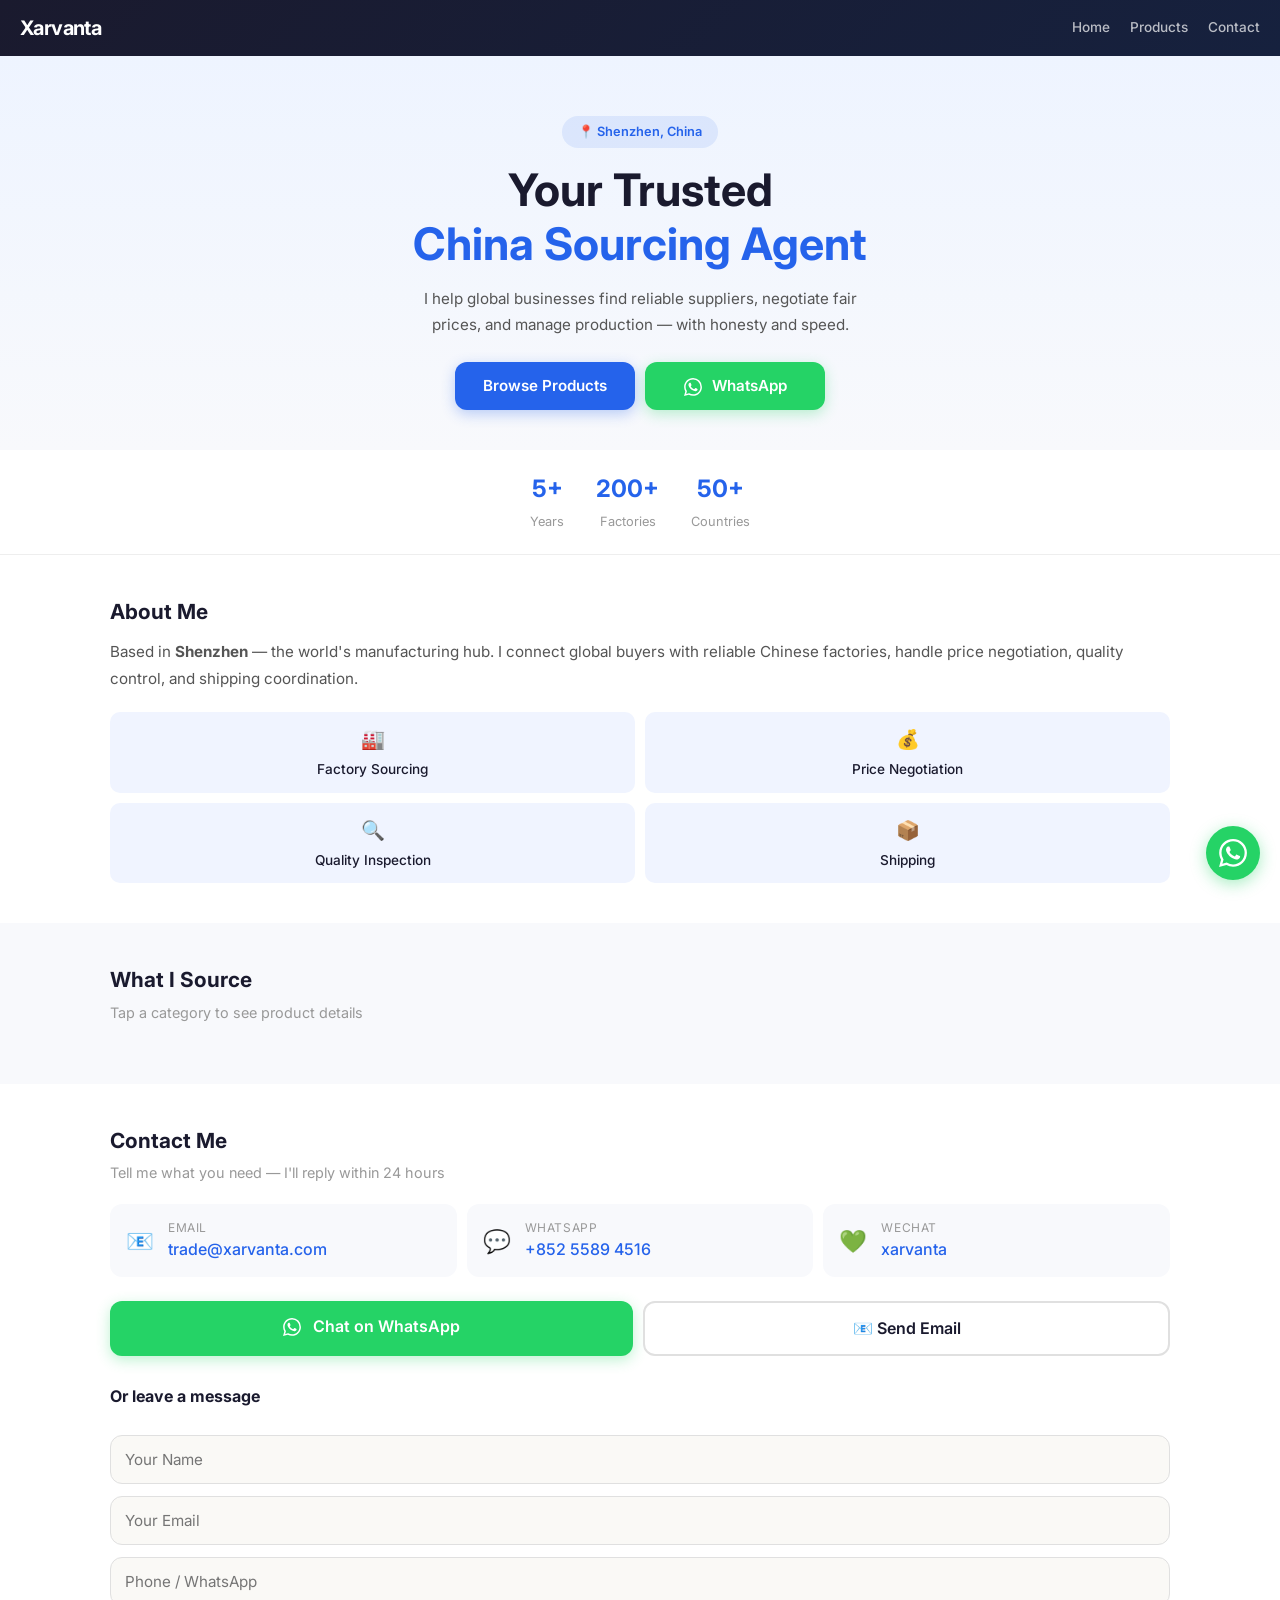
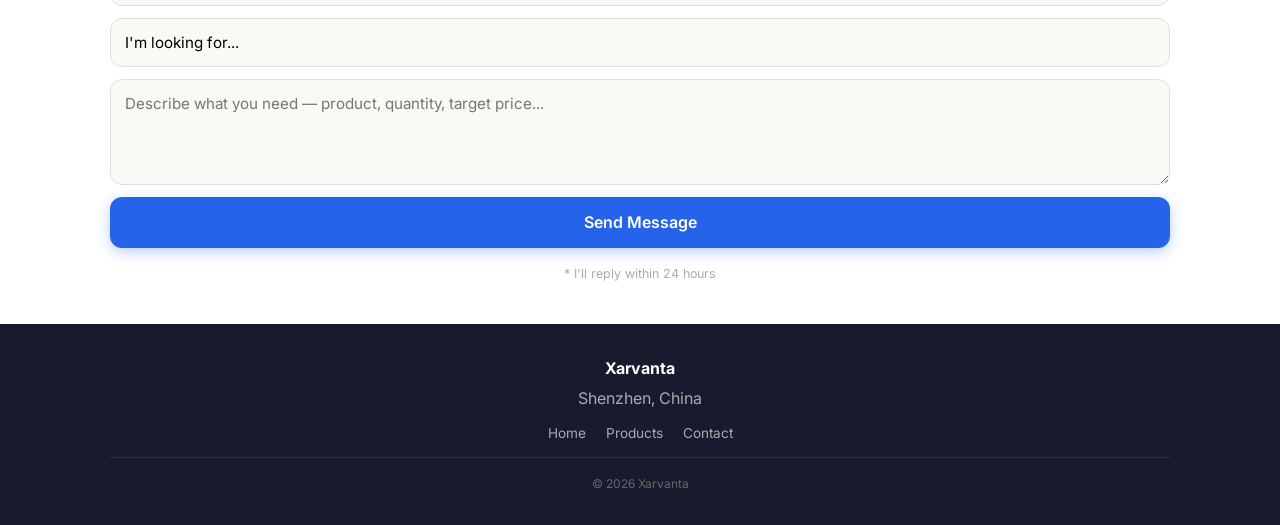
==== commit d107e439: "Add files via upload" ====
--- a/index.html
+++ b/index.html
@@ -3,184 +3,156 @@
 <head>
   <meta charset="UTF-8" />
   <meta name="viewport" content="width=device-width, initial-scale=1.0, maximum-scale=1.0, user-scalable=no" />
-  <title>Xarvanta — China Sourcing Agent | Shenzhen</title>
-  <meta name="description" content="Xarvanta — Your China sourcing agent based in Shenzhen. Find reliable suppliers, factories, and products worldwide." />
+  <title>Xarvanta | China Sourcing Agent</title>
+  <meta name="description" content="Xarvanta — Your China sourcing agent in Shenzhen. Find reliable suppliers and factories worldwide." />
   <link rel="preconnect" href="https://fonts.googleapis.com" />
   <link rel="preconnect" href="https://fonts.gstatic.com" crossorigin />
   <link href="https://fonts.googleapis.com/css2?family=Inter:opsz,wght@14..32,400..700&display=swap" rel="stylesheet" />
   <link rel="stylesheet" href="style.css" />
-  <style>
-    /* Quick mobile fixes */
-    .product-card-img img.product-photo { width:100%; height:100%; object-fit:cover; position:absolute; inset:0; }
-    .gallery-main img#gallery-img { width:100%; height:100%; object-fit:contain; background:#f5f5f5; }
-    .contact-section .btn, .contact-buttons .btn { -webkit-tap-highlight-color:transparent; }
-    .whatsapp-float { -webkit-tap-highlight-color:transparent; }
-  </style>
 </head>
 <body>
-
-  <!-- ========== NAVIGATION ========== -->
-  <nav class="nav" id="navbar">
-    <div class="container nav-inner">
-      <a href="#" class="logo" data-page="home">Xarvanta</a>
-      <div class="nav-links" id="navLinks">
-        <a href="#" data-page="home" class="active">Home</a>
-        <a href="#" data-page="products">Products</a>
+  <!-- ====== NAV ====== -->
+  <div class="nav-bg" id="navBg"></div>
+  <nav class="nav" id="nav">
+    <div class="nav-inner">
+      <a href="#" class="logo" onclick="goHome()">Xarvanta</a>
+      <div class="nav-right">
+        <a href="#" onclick="goHome()">Home</a>
+        <a href="#" onclick="showProducts()">Products</a>
+        <a href="#" onclick="scrollToContact()">Contact</a>
       </div>
-      <button class="hamburger" id="hamburger" aria-label="Menu">
-        <span></span><span></span><span></span>
-      </button>
     </div>
   </nav>
 
-  <!-- ========== PAGE: HOME ========== -->
-  <section id="page-home" class="page active">
-
-    <!-- Hero -->
-    <section class="hero">
-      <div class="container">
-        <div class="hero-badge">📍 Shenzhen, China</div>
-        <h1>Your Trusted <span class="highlight">China Sourcing Agent</span></h1>
-        <p class="hero-sub">
-          I help global businesses find reliable suppliers, negotiate fair prices, and manage production — with honesty and speed.
-        </p>
-        <a href="#" class="btn btn-primary btn-lg" data-page="products">Browse Products</a>
-        <a href="#contact-section" class="btn btn-outline btn-lg" onclick="document.getElementById('contact-section').scrollIntoView({behavior:'smooth'})">Contact Me</a>
-      </div>
-    </section>
-
-    <!-- Trust Bar -->
-    <section class="trust-bar">
-      <div class="container">
-        <span class="trust-item">🏭 Factory Sourcing</span>
-        <span class="trust-item">💰 Best Prices</span>
-        <span class="trust-item">🔍 Quality Control</span>
-        <span class="trust-item">⚡ Fast Response</span>
-      </div>
-    </section>
-
-    <!-- About -->
-    <section class="section about-section">
-      <div class="container">
-        <h2>I Find What You Need in China</h2>
-        <p>Based in Shenzhen — the world's manufacturing hub. I connect you with reliable factories, negotiate the best prices, and ensure quality before shipping.</p>
-        <div class="about-stats">
-          <div class="about-stat"><span class="stat-num">5+</span><span>Years</span></div>
-          <div class="about-stat"><span class="stat-num">200+</span><span>Factories</span></div>
-          <div class="about-stat"><span class="stat-num">50+</span><span>Countries</span></div>
-        </div>
-      </div>
-    </section>
-
-    <!-- Products Preview -->
-    <section class="section" style="padding-top:0;">
-      <div class="container">
-        <h2 class="section-title">What I Source</h2>
-        <p class="section-sub">Tap a category to see details &amp; photos</p>
-        <div class="product-grid" id="homeProducts">
-          <!-- rendered by JS -->
-        </div>
-      </div>
-    </section>
-
-    <!-- ========== CONTACT ON HOME PAGE ========== -->
-    <section class="contact-section" id="contact-section">
-      <div class="container">
-        <h2>Contact Me</h2>
-        <p class="contact-intro">Let's talk about your sourcing needs. I respond within a few hours.</p>
-
-        <div class="contact-cards">
-          <div class="contact-card-item">
-            <div class="cc-icon">📧</div>
-            <div class="cc-label">Email</div>
-            <a href="mailto:trade@xarvanta.com" class="cc-value">trade@xarvanta.com</a>
-          </div>
-          <div class="contact-card-item">
-            <div class="cc-icon">💬</div>
-            <div class="cc-label">WhatsApp</div>
-            <a href="https://wa.me/85255894516" target="_blank" class="cc-value">+852 5589 4516</a>
-          </div>
-          <div class="contact-card-item">
-            <div class="cc-icon">💚</div>
-            <div class="cc-label">WeChat</div>
-            <span class="cc-value">xarvanta</span>
-          </div>
-        </div>
-
-        <div class="contact-buttons">
-          <a href="https://wa.me/85255894516" target="_blank" class="btn btn-whatsapp">💬 WhatsApp Me</a>
-          <a href="mailto:trade@xarvanta.com" class="btn btn-outline">📧 Send Email</a>
-        </div>
-
-        <div class="contact-form-wrap">
-          <h3>Or leave a message</h3>
-          <form id="contact-form" class="contact-form">
-            <input type="text" name="name" placeholder="Your Name *" required />
-            <input type="email" name="email" placeholder="Your Email *" required />
-            <input type="text" name="phone" placeholder="Phone / WhatsApp" />
-            <select name="category">
-              <option value="">I'm looking for...</option>
-              <option>Electronics</option>
-              <option>Adult Products</option>
-              <option>Toys &amp; Games</option>
-              <option>Other Products</option>
-              <option>General Sourcing</option>
-            </select>
-            <textarea name="message" rows="4" placeholder="Describe what you need — product, quantity, target price..." required></textarea>
-            <button type="submit" class="btn btn-primary btn-submit">Send Message</button>
-          </form>
-          <p class="form-note">* Required. I'll reply within 24 hours.</p>
-        </div>
-      </div>
-    </section>
-
+  <!-- ====== HERO ====== -->
+  <section class="hero">
+    <div class="hero-badge">📍 Shenzhen, China</div>
+    <h1>Your Trusted<br /><span class="accent">China Sourcing Agent</span></h1>
+    <p>I help global businesses find reliable suppliers, negotiate fair prices, and manage production — with honesty and speed.</p>
+    <div class="hero-actions">
+      <a href="#" class="btn btn-primary" onclick="showProducts()">Browse Products</a>
+      <a href="#" class="btn btn-wa" onclick="window.open('https://wa.me/85255894516','_blank')">
+        <svg viewBox="0 0 24 24" width="18" height="18" fill="white" style="margin-right:6px;vertical-align:middle"><path d="M17.472 14.382c-.297-.149-1.758-.867-2.03-.967-.273-.099-.471-.148-.67.15-.197.297-.767.966-.94 1.164-.173.199-.347.223-.644.075-.297-.15-1.255-.463-2.39-1.475-.883-.788-1.48-1.761-1.653-2.059-.173-.297-.018-.458.13-.606.134-.133.298-.347.446-.52.149-.174.198-.298.298-.497.099-.198.05-.371-.025-.52-.075-.149-.669-1.612-.916-2.207-.242-.579-.487-.5-.669-.51-.173-.008-.371-.01-.57-.01-.198 0-.52.074-.792.372-.272.297-1.04 1.016-1.04 2.479 0 1.462 1.065 2.875 1.213 3.074.149.198 2.096 3.2 5.077 4.487.709.306 1.262.489 1.694.625.712.227 1.36.195 1.871.118.571-.085 1.758-.719 2.006-1.413.248-.694.248-1.289.173-1.413-.074-.124-.272-.198-.57-.347m-5.421 7.403h-.004a9.87 9.87 0 01-5.031-1.378l-.361-.214-3.741.982.998-3.648-.235-.374a9.86 9.86 0 01-1.51-5.26c.001-5.45 4.436-9.884 9.888-9.884 2.64 0 5.122 1.03 6.988 2.898a9.825 9.825 0 012.893 6.994c-.003 5.45-4.437 9.884-9.885 9.884m8.413-18.297A11.815 11.815 0 0012.05 0C5.495 0 .16 5.335.157 11.892c0 2.096.547 4.142 1.588 5.945L.057 24l6.305-1.654a11.882 11.882 0 005.683 1.448h.005c6.554 0 11.89-5.335 11.893-11.893a11.821 11.821 0 00-3.48-8.413z"/></svg>
+        WhatsApp
+      </a>
+    </div>
   </section>
 
-  <!-- ========== PAGE: PRODUCTS ========== -->
-  <section id="page-products" class="page">
-    <div class="container" style="padding-top:96px;">
-      <h1 class="page-title">Product Categories</h1>
-      <p class="page-sub">Tap a category to see details</p>
-      <div class="product-grid" id="productsGrid">
-        <!-- rendered by JS -->
+  <!-- ====== STATS ====== -->
+  <section class="stats">
+    <div class="stat"><span class="stat-num">5+</span><span class="stat-lbl">Years</span></div>
+    <div class="stat"><span class="stat-num">200+</span><span class="stat-lbl">Factories</span></div>
+    <div class="stat"><span class="stat-num">50+</span><span class="stat-lbl">Countries</span></div>
+  </section>
+
+  <!-- ====== ABOUT ====== -->
+  <section class="about">
+    <div class="container">
+      <h2>About Me</h2>
+      <p>Based in <strong>Shenzhen</strong> — the world's manufacturing hub. I connect global buyers with reliable Chinese factories, handle price negotiation, quality control, and shipping coordination.</p>
+      <div class="services">
+        <div class="svc"><span>🏭</span> Factory Sourcing</div>
+        <div class="svc"><span>💰</span> Price Negotiation</div>
+        <div class="svc"><span>🔍</span> Quality Inspection</div>
+        <div class="svc"><span>📦</span> Shipping</div>
       </div>
     </div>
   </section>
 
-  <!-- ========== PAGE: PRODUCT DETAIL ========== -->
-  <section id="page-product-detail" class="page">
-    <div class="container" style="padding-top:96px;">
-      <a href="#" class="back-link" data-page="products">← Back</a>
-      <div id="product-detail-content"></div>
+  <!-- ====== PRODUCTS ====== -->
+  <section class="products" id="products">
+    <div class="container">
+      <h2>What I Source</h2>
+      <p class="subtitle">Tap a category to see product details</p>
+      <div class="prod-list" id="prodList"></div>
     </div>
   </section>
 
-  <!-- ========== WHATSAPP FLOAT ========== -->
-  <a href="https://wa.me/85255894516" target="_blank" class="whatsapp-float" aria-label="Chat on WhatsApp">
-    <svg viewBox="0 0 24 24" width="28" height="28" fill="white">
-      <path d="M17.472 14.382c-.297-.149-1.758-.867-2.03-.967-.273-.099-.471-.148-.67.15-.197.297-.767.966-.94 1.164-.173.199-.347.223-.644.075-.297-.15-1.255-.463-2.39-1.475-.883-.788-1.48-1.761-1.653-2.059-.173-.297-.018-.458.13-.606.134-.133.298-.347.446-.52.149-.174.198-.298.298-.497.099-.198.05-.371-.025-.52-.075-.149-.669-1.612-.916-2.207-.242-.579-.487-.5-.669-.51-.173-.008-.371-.01-.57-.01-.198 0-.52.074-.792.372-.272.297-1.04 1.016-1.04 2.479 0 1.462 1.065 2.875 1.213 3.074.149.198 2.096 3.2 5.077 4.487.709.306 1.262.489 1.694.625.712.227 1.36.195 1.871.118.571-.085 1.758-.719 2.006-1.413.248-.694.248-1.289.173-1.413-.074-.124-.272-.198-.57-.347m-5.421 7.403h-.004a9.87 9.87 0 01-5.031-1.378l-.361-.214-3.741.982.998-3.648-.235-.374a9.86 9.86 0 01-1.51-5.26c.001-5.45 4.436-9.884 9.888-9.884 2.64 0 5.122 1.03 6.988 2.898a9.825 9.825 0 012.893 6.994c-.003 5.45-4.437 9.884-9.885 9.884m8.413-18.297A11.815 11.815 0 0012.05 0C5.495 0 .16 5.335.157 11.892c0 2.096.547 4.142 1.588 5.945L.057 24l6.305-1.654a11.882 11.882 0 005.683 1.448h.005c6.554 0 11.89-5.335 11.893-11.893a11.821 11.821 0 00-3.48-8.413z"/>
-    </svg>
-  </a>
+  <!-- ====== PRODUCT DETAIL (hidden) ====== -->
+  <section class="detail" id="detail" style="display:none">
+    <div class="container">
+      <a href="#" class="back" onclick="hideDetail()">← Back</a>
+      <div id="detailContent"></div>
+    </div>
+  </section>
 
-  <!-- ========== FOOTER ========== -->
+  <!-- ====== CONTACT ====== -->
+  <section class="contact" id="contact">
+    <div class="container">
+      <h2>Contact Me</h2>
+      <p class="subtitle">Tell me what you need — I'll reply within 24 hours</p>
+
+      <div class="contact-row">
+        <div class="contact-item">
+          <div class="ci-icon">📧</div>
+          <div>
+            <div class="ci-label">Email</div>
+            <a href="mailto:trade@xarvanta.com" class="ci-value">trade@xarvanta.com</a>
+          </div>
+        </div>
+        <div class="contact-item">
+          <div class="ci-icon">💬</div>
+          <div>
+            <div class="ci-label">WhatsApp</div>
+            <a href="https://wa.me/85255894516" target="_blank" class="ci-value">+852 5589 4516</a>
+          </div>
+        </div>
+        <div class="contact-item">
+          <div class="ci-icon">💚</div>
+          <div>
+            <div class="ci-label">WeChat</div>
+            <span class="ci-value">xarvanta</span>
+          </div>
+        </div>
+      </div>
+
+      <div class="contact-btns">
+        <a href="https://wa.me/85255894516" target="_blank" class="btn btn-wa btn-lg">
+          <svg viewBox="0 0 24 24" width="18" height="18" fill="white" style="margin-right:8px;vertical-align:middle"><path d="M17.472 14.382c-.297-.149-1.758-.867-2.03-.967-.273-.099-.471-.148-.67.15-.197.297-.767.966-.94 1.164-.173.199-.347.223-.644.075-.297-.15-1.255-.463-2.39-1.475-.883-.788-1.48-1.761-1.653-2.059-.173-.297-.018-.458.13-.606.134-.133.298-.347.446-.52.149-.174.198-.298.298-.497.099-.198.05-.371-.025-.52-.075-.149-.669-1.612-.916-2.207-.242-.579-.487-.5-.669-.51-.173-.008-.371-.01-.57-.01-.198 0-.52.074-.792.372-.272.297-1.04 1.016-1.04 2.479 0 1.462 1.065 2.875 1.213 3.074.149.198 2.096 3.2 5.077 4.487.709.306 1.262.489 1.694.625.712.227 1.36.195 1.871.118.571-.085 1.758-.719 2.006-1.413.248-.694.248-1.289.173-1.413-.074-.124-.272-.198-.57-.347m-5.421 7.403h-.004a9.87 9.87 0 01-5.031-1.378l-.361-.214-3.741.982.998-3.648-.235-.374a9.86 9.86 0 01-1.51-5.26c.001-5.45 4.436-9.884 9.888-9.884 2.64 0 5.122 1.03 6.988 2.898a9.825 9.825 0 012.893 6.994c-.003 5.45-4.437 9.884-9.885 9.884m8.413-18.297A11.815 11.815 0 0012.05 0C5.495 0 .16 5.335.157 11.892c0 2.096.547 4.142 1.588 5.945L.057 24l6.305-1.654a11.882 11.882 0 005.683 1.448h.005c6.554 0 11.89-5.335 11.893-11.893a11.821 11.821 0 00-3.48-8.413z"/></svg>
+          Chat on WhatsApp
+        </a>
+        <a href="mailto:trade@xarvanta.com" class="btn btn-outline btn-lg">📧 Send Email</a>
+      </div>
+
+      <form class="form" id="contactForm">
+        <h3>Or leave a message</h3>
+        <input type="text" name="name" placeholder="Your Name" required />
+        <input type="email" name="email" placeholder="Your Email" required />
+        <input type="text" name="phone" placeholder="Phone / WhatsApp" />
+        <select name="category">
+          <option>I'm looking for...</option>
+          <option>Electronics</option>
+          <option>Adult Products</option>
+          <option>Toys & Games</option>
+          <option>Other Products</option>
+          <option>General Sourcing</option>
+        </select>
+        <textarea name="message" rows="4" placeholder="Describe what you need — product, quantity, target price..." required></textarea>
+        <button type="submit" class="btn btn-primary btn-lg">Send Message</button>
+        <p class="form-note">* I'll reply within 24 hours</p>
+      </form>
+    </div>
+  </section>
+
+  <!-- ====== FOOTER ====== -->
   <footer class="footer">
     <div class="container">
-      <div class="footer-inner">
-        <div>
-          <h4>Xarvanta</h4>
-          <p>Shenzhen, China</p>
-        </div>
-        <div class="footer-links">
-          <a href="#" data-page="home">Home</a>
-          <a href="#" data-page="products">Products</a>
-          <a href="#contact-section" onclick="if(document.getElementById('page-home').classList.contains('active')){event.preventDefault();document.getElementById('contact-section').scrollIntoView({behavior:'smooth'});}">Contact</a>
-        </div>
+      <h4>Xarvanta</h4>
+      <p>Shenzhen, China</p>
+      <div class="footer-links">
+        <a href="#" onclick="goHome()">Home</a>
+        <a href="#" onclick="showProducts()">Products</a>
+        <a href="#" onclick="scrollToContact()">Contact</a>
       </div>
-      <p class="footer-copy">&copy; 2026 Xarvanta. All rights reserved.</p>
+      <p class="copy">&copy; 2026 Xarvanta</p>
     </div>
   </footer>
 
-  <script src="products.js"></script>
+  <!-- ====== WHATSAPP FLOAT ====== -->
+  <a href="https://wa.me/85255894516" target="_blank" class="wa-float" aria-label="WhatsApp">
+    <svg viewBox="0 0 24 24" width="28" height="28" fill="white"><path d="M17.472 14.382c-.297-.149-1.758-.867-2.03-.967-.273-.099-.471-.148-.67.15-.197.297-.767.966-.94 1.164-.173.199-.347.223-.644.075-.297-.15-1.255-.463-2.39-1.475-.883-.788-1.48-1.761-1.653-2.059-.173-.297-.018-.458.13-.606.134-.133.298-.347.446-.52.149-.174.198-.298.298-.497.099-.198.05-.371-.025-.52-.075-.149-.669-1.612-.916-2.207-.242-.579-.487-.5-.669-.51-.173-.008-.371-.01-.57-.01-.198 0-.52.074-.792.372-.272.297-1.04 1.016-1.04 2.479 0 1.462 1.065 2.875 1.213 3.074.149.198 2.096 3.2 5.077 4.487.709.306 1.262.489 1.694.625.712.227 1.36.195 1.871.118.571-.085 1.758-.719 2.006-1.413.248-.694.248-1.289.173-1.413-.074-.124-.272-.198-.57-.347m-5.421 7.403h-.004a9.87 9.87 0 01-5.031-1.378l-.361-.214-3.741.982.998-3.648-.235-.374a9.86 9.86 0 01-1.51-5.26c.001-5.45 4.436-9.884 9.888-9.884 2.64 0 5.122 1.03 6.988 2.898a9.825 9.825 0 012.893 6.994c-.003 5.45-4.437 9.884-9.885 9.884m8.413-18.297A11.815 11.815 0 0012.05 0C5.495 0 .16 5.335.157 11.892c0 2.096.547 4.142 1.588 5.945L.057 24l6.305-1.654a11.882 11.882 0 005.683 1.448h.005c6.554 0 11.89-5.335 11.893-11.893a11.821 11.821 0 00-3.48-8.413z"/></svg>
+  </a>
+
   <script src="app.js"></script>
 </body>
 </html>
--- a/style.css
+++ b/style.css
@@ -1,166 +1,126 @@
-/* ========== RESET ========== */
+/* ====== RESET ====== */
 *,*::before,*::after{box-sizing:border-box;margin:0;padding:0}
 html{scroll-behavior:smooth;-webkit-text-size-adjust:100%}
-body{font-family:'Inter',-apple-system,BlinkMacSystemFont,sans-serif;color:#1a1a2e;background:#faf9f6;line-height:1.6}
+body{font-family:'Inter',-apple-system,BlinkMacSystemFont,sans-serif;color:#1a1a2e;background:#f8f9fc;line-height:1.6}
 img{max-width:100%;display:block}
 a{text-decoration:none;color:inherit}
+button{cursor:pointer;border:none;font-family:inherit}
 .container{padding:0 20px;max-width:1100px;margin:0 auto}
+.accent{color:#2563eb}
 
-/* ========== TYPOGRAPHY ========== */
-h1{font-size:clamp(1.6rem,5vw,3rem);font-weight:700;line-height:1.2;letter-spacing:-0.02em}
-h2{font-size:clamp(1.3rem,3.5vw,2rem);font-weight:600;margin-bottom:12px}
-h3{font-size:1.1rem;font-weight:600}
-p{color:#555}
-.highlight{color:#2563eb}
+/* ====== NAV ====== */
+.nav-bg{height:56px;background:linear-gradient(135deg,#1a1a2e,#16213e)}
+.nav{position:fixed;top:0;left:0;right:0;z-index:100;background:linear-gradient(135deg,#1a1a2e,#16213e);padding:0 20px}
+.nav-inner{display:flex;align-items:center;justify-content:space-between;height:56px}
+.logo{font-weight:700;font-size:1.25rem;color:#fff;letter-spacing:-0.03em}
+.nav-right{display:flex;gap:20px}
+.nav-right a{color:rgba(255,255,255,0.7);font-size:0.85rem;font-weight:500;transition:color 0.2s}
+.nav-right a:active{color:#fff}
 
-/* ========== NAV ========== */
-.nav{position:fixed;top:0;left:0;right:0;z-index:100;background:rgba(255,255,255,0.95);backdrop-filter:blur(12px);-webkit-backdrop-filter:blur(12px);border-bottom:1px solid #eee}
-.nav-inner{display:flex;align-items:center;justify-content:space-between;height:60px}
-.logo{font-weight:700;font-size:1.3rem}
-.nav-links{display:none;position:absolute;top:60px;left:0;right:0;background:#fff;flex-direction:column;padding:12px 20px;gap:14px;border-bottom:1px solid #eee;box-shadow:0 4px 20px rgba(0,0,0,0.06)}
-.nav-links.open{display:flex}
-.nav-links a{font-size:1rem;font-weight:500;color:#666;padding:6px 0}
-.nav-links a.active{color:#2563eb}
-.hamburger{display:flex;flex-direction:column;gap:5px;background:none;border:none;cursor:pointer;padding:4px}
-.hamburger span{display:block;width:22px;height:2px;background:#1a1a2e;border-radius:2px}
+/* ====== HERO ====== */
+.hero{text-align:center;padding:60px 24px 40px;background:linear-gradient(180deg,#eef4ff,#f8f9fc)}
+.hero-badge{display:inline-block;background:rgba(37,99,235,0.1);color:#2563eb;font-size:0.8rem;font-weight:600;padding:6px 16px;border-radius:100px;margin-bottom:16px}
+.hero h1{font-size:clamp(1.6rem,6vw,2.8rem);font-weight:700;line-height:1.2;margin-bottom:14px}
+.hero p{font-size:0.95rem;color:#555;max-width:480px;margin:0 auto 24px;line-height:1.7}
+.hero-actions{display:flex;flex-direction:column;gap:10px;max-width:320px;margin:0 auto}
+.btn{display:block;padding:14px 20px;border-radius:12px;font-size:0.95rem;font-weight:600;text-align:center;transition:all 0.15s;line-height:1.3}
+.btn:active{transform:scale(0.97)}
+.btn-primary{background:#2563eb;color:#fff;box-shadow:0 4px 14px rgba(37,99,235,0.3)}
+.btn-wa{background:#25D366;color:#fff;box-shadow:0 4px 14px rgba(37,211,102,0.3)}
+.btn-outline{background:#fff;color:#1a1a2e;border:2px solid #e0e0e0}
+.btn-lg{padding:15px 24px;font-size:1rem}
 
-/* ========== PAGE SYSTEM ========== */
-.page{display:none}
-.page.active{display:block}
+/* ====== STATS ====== */
+.stats{display:flex;justify-content:center;gap:32px;padding:20px;background:#fff;border-bottom:1px solid #eee}
+.stat{text-align:center}
+.stat-num{display:block;font-size:1.5rem;font-weight:700;color:#2563eb}
+.stat-lbl{font-size:0.8rem;color:#999}
 
-/* ========== BUTTONS ========== */
-.btn{display:block;padding:14px 24px;border-radius:12px;font-size:0.95rem;font-weight:600;text-align:center;transition:all 0.2s;cursor:pointer;border:none;line-height:1.3}
-.btn-primary{background:#2563eb;color:#fff}
-.btn-primary:active{background:#1d4ed8}
-.btn-outline{background:transparent;color:#1a1a2e;border:2px solid #ddd}
-.btn-outline:active{border-color:#2563eb;color:#2563eb}
-.btn-lg{padding:15px 28px}
-.btn-whatsapp{background:#25D366;color:#fff}
-.btn-whatsapp:active{background:#1ebe5a}
+/* ====== ABOUT ====== */
+.about{padding:40px 0;background:#fff}
+.about h2{margin-bottom:10px;font-size:1.3rem}
+.about p{margin-bottom:20px;color:#555;line-height:1.8;font-size:0.95rem}
+.services{display:grid;grid-template-columns:1fr 1fr;gap:10px}
+.svc{background:#f0f4ff;border-radius:10px;padding:12px;text-align:center;font-size:0.85rem;font-weight:500}
+.svc span{font-size:1.2rem;display:block;margin-bottom:4px}
 
-/* ========== HERO ========== */
-.hero{padding:100px 0 50px;text-align:center;background:linear-gradient(180deg,#eef4ff,#faf9f6)}
-.hero-badge{display:inline-block;background:#e8f0ff;color:#2563eb;font-size:0.8rem;font-weight:500;padding:6px 16px;border-radius:100px;margin-bottom:16px}
-.hero h1{margin-bottom:14px}
-.hero-sub{font-size:1rem;margin:0 auto 28px;color:#666;line-height:1.7;max-width:500px}
-.hero .btn{margin-bottom:10px}
-.hero .btn:last-child{margin-bottom:0}
+/* ====== PRODUCTS ====== */
+.products{padding:40px 0}
+.products h2{font-size:1.3rem;margin-bottom:4px}
+.subtitle{color:#999;font-size:0.9rem;margin-bottom:20px}
+.prod-list{display:flex;flex-direction:column;gap:12px}
+.prod-card{background:#fff;border-radius:14px;overflow:hidden;display:flex;align-items:center;gap:14px;padding:12px;border:1px solid #eee;transition:all 0.15s;cursor:pointer}
+.prod-card:active{transform:scale(0.98);border-color:#2563eb}
+.prod-card-img{width:80px;height:80px;border-radius:10px;display:flex;align-items:center;justify-content:center;font-size:2rem;flex-shrink:0;overflow:hidden;position:relative}
+.prod-card-img img{width:100%;height:100%;object-fit:cover;position:absolute;inset:0}
+.prod-card-body{flex:1;min-width:0}
+.prod-card-body h3{font-size:1rem;margin-bottom:2px}
+.prod-card-body p{font-size:0.82rem;color:#888;display:-webkit-box;-webkit-line-clamp:2;-webkit-box-orient:vertical;overflow:hidden}
+.prod-card-arrow{color:#ccc;font-size:1.2rem;flex-shrink:0}
 
-/* ========== TRUST BAR ========== */
-.trust-bar{padding:20px 0;background:#fff;border-bottom:1px solid #eee}
-.trust-bar .container{display:flex;flex-wrap:wrap;justify-content:center;gap:12px 20px}
-.trust-item{font-size:0.85rem;font-weight:500;color:#555}
+/* ====== DETAIL ====== */
+.detail{padding:20px 0 60px}
+.back{display:inline-block;color:#2563eb;font-size:0.9rem;margin-bottom:16px;padding:4px 0}
+.back:active{text-decoration:underline}
+.detail-main{display:flex;flex-direction:column;gap:20px}
+.gallery{position:relative;border-radius:14px;overflow:hidden;background:#f0f0f0;aspect-ratio:4/3}
+.gallery img{width:100%;height:100%;object-fit:contain}
+.gal-left,.gal-right{position:absolute;top:50%;transform:translateY(-50%);z-index:2;background:rgba(255,255,255,0.9);border:none;width:36px;height:36px;border-radius:50%;font-size:1.4rem;display:flex;align-items:center;justify-content:center;box-shadow:0 2px 6px rgba(0,0,0,0.15);color:#333}
+.gal-left{left:8px}
+.gal-right{right:8px}
+.gal-left:active,.gal-right:active{background:#fff}
+.gal-dots{display:flex;gap:6px;justify-content:center;margin-top:8px}
+.gal-dot{width:8px;height:8px;border-radius:50%;background:#ddd;transition:all 0.2s}
+.gal-dot.active{background:#2563eb;width:20px;border-radius:4px}
+.detail-info h2{font-size:1.4rem;margin-bottom:10px}
+.detail-info p{color:#555;line-height:1.7;margin-bottom:16px;font-size:0.95rem}
+.detail-feats{display:grid;grid-template-columns:1fr 1fr;gap:6px;margin-bottom:20px}
+.detail-feats li{list-style:none;font-size:0.85rem;color:#555;padding-left:18px;position:relative}
+.detail-feats li::before{content:'✅';position:absolute;left:0;font-size:0.7rem}
+.detail-cta{background:#f0f4ff;border-radius:12px;padding:16px;display:flex;flex-direction:column;gap:8px}
+.detail-cta p{font-weight:600;color:#333;margin-bottom:4px}
+.detail-cta .btn{padding:12px;font-size:0.9rem}
 
-/* ========== SECTIONS ========== */
-.section{padding:48px 0}
-.section-title{text-align:center;margin-bottom:8px}
-.section-sub{text-align:center;color:#999;font-size:0.9rem;margin-bottom:24px}
-.page-title{font-size:clamp(1.5rem,4vw,2.2rem);margin-bottom:8px}
-.page-sub{color:#666;font-size:0.95rem;margin-bottom:28px}
+/* ====== CONTACT ====== */
+.contact{padding:40px 0;background:#fff}
+.contact h2{font-size:1.3rem;margin-bottom:4px}
+.contact-row{display:flex;flex-direction:column;gap:10px;margin-bottom:24px}
+.contact-item{background:#f8f9fc;border-radius:12px;padding:14px;display:flex;align-items:center;gap:12px}
+.ci-icon{font-size:1.4rem;width:32px;text-align:center}
+.ci-label{font-size:0.75rem;color:#999;text-transform:uppercase;letter-spacing:0.05em}
+.ci-value{font-size:1rem;font-weight:500;color:#2563eb}
+.contact-btns{display:flex;flex-direction:column;gap:10px;margin-bottom:28px}
+.form h3{font-size:1rem;margin-bottom:14px}
+.form{display:flex;flex-direction:column;gap:12px}
+.form input,.form select,.form textarea{width:100%;padding:14px;border:1px solid #e0e0e0;border-radius:12px;font-family:inherit;font-size:0.95rem;background:#faf9f6;-webkit-appearance:none}
+.form input:focus,.form select:focus,.form textarea:focus{outline:none;border-color:#2563eb}
+.form-note{font-size:0.78rem;color:#aaa;text-align:center;margin-top:4px}
 
-/* ========== ABOUT ========== */
-.about-section p{margin-bottom:20px;line-height:1.8}
-.about-stats{display:flex;gap:24px}
-.about-stat{text-align:center}
-.stat-num{display:block;font-size:1.6rem;font-weight:700;color:#2563eb}
-.about-stat span:last-child{font-size:0.8rem;color:#999}
+/* ====== FOOTER ====== */
+.footer{padding:32px 0;background:#1a1a2e;color:#aaa;text-align:center}
+.footer h4{color:#fff;margin-bottom:4px}
+.footer-links{display:flex;justify-content:center;gap:20px;margin:12px 0}
+.footer-links a{color:#aaa;font-size:0.85rem}
+.copy{font-size:0.75rem;color:#666;border-top:1px solid #333;padding-top:16px}
 
-/* ========== PRODUCT GRID ========== */
-.product-grid{display:grid;grid-template-columns:1fr 1fr;gap:14px}
-.product-card{background:#fff;border-radius:14px;overflow:hidden;border:1px solid #eee;display:block;cursor:pointer;transition:transform 0.15s}
-.product-card:active{transform:scale(0.97)}
-.product-card-img{aspect-ratio:4/3;display:flex;align-items:center;justify-content:center;position:relative;overflow:hidden}
-.product-card-img img.product-photo{width:100%;height:100%;object-fit:cover;position:absolute;inset:0}
-.product-emoji-fallback{display:none;flex-direction:column;align-items:center;gap:2px;text-align:center}
-.product-emoji-fallback span{font-size:32px}
-.product-emoji-fallback small{color:#bbb;font-size:0.65rem}
-.product-card-body{padding:12px 14px}
-.product-card-body h3{font-size:0.95rem;margin-bottom:4px}
-.product-card-body p{font-size:0.78rem;color:#888;line-height:1.4}
+/* ====== WHATSAPP FLOAT ====== */
+.wa-float{position:fixed;bottom:20px;right:20px;z-index:99;background:#25D366;width:54px;height:54px;border-radius:50%;display:flex;align-items:center;justify-content:center;box-shadow:0 4px 16px rgba(37,211,102,0.4);transition:transform 0.15s}
+.wa-float:active{transform:scale(0.9)}
 
-/* ========== PRODUCT DETAIL ========== */
-.back-link{display:inline-block;color:#2563eb;font-size:0.9rem;margin-bottom:14px}
-.back-link:active{text-decoration:underline}
-.product-detail{display:flex;flex-direction:column;gap:24px;padding-bottom:40px}
-
-/* Gallery */
-.gallery-main{position:relative;border-radius:14px;overflow:hidden;background:#f5f5f5;aspect-ratio:4/3}
-.gallery-main img{width:100%;height:100%;object-fit:contain}
-.gallery-main.no-img{aspect-ratio:auto}
-.gallery-nav-left,.gallery-nav-right{
-  position:absolute;top:50%;transform:translateY(-50%);z-index:2;
-  background:rgba(255,255,255,0.9);border:none;width:36px;height:36px;
-  border-radius:50%;font-size:1.5rem;cursor:pointer;color:#333;
-  display:flex;align-items:center;justify-content:center;
-  box-shadow:0 2px 6px rgba(0,0,0,0.15);-webkit-tap-highlight-color:transparent
+/* ====== TABLET+ ====== */
+@media(min-width:600px){
+  .hero-actions{flex-direction:row;max-width:none;justify-content:center}
+  .hero-actions .btn{min-width:180px}
+  .prod-list{display:grid;grid-template-columns:1fr 1fr;gap:14px}
+  .prod-card{flex-direction:column;align-items:stretch;padding:0}
+  .prod-card-img{width:100%;height:140px;border-radius:10px 10px 0 0}
+  .prod-card-body{padding:12px 14px}
+  .prod-card-arrow{display:none}
+  .detail-main{flex-direction:row;gap:32px}
+  .gallery{flex:1}
+  .detail-info{flex:1}
+  .contact-row{flex-direction:row}
+  .contact-item{flex:1}
+  .contact-btns{flex-direction:row}
+  .contact-btns .btn{flex:1}
 }
-.gallery-nav-left{left:8px}
-.gallery-nav-right{right:8px}
-.gallery-nav-left:active,.gallery-nav-right:active{background:#fff}
-.gallery-dots{display:flex;gap:6px;justify-content:center;margin-top:10px;flex-wrap:wrap}
-.gallery-dot{width:8px;height:8px;border-radius:50%;background:#ddd;cursor:pointer;transition:all 0.2s}
-.gallery-dot.active{background:#2563eb;transform:scale(1.3)}
-
-/* Detail Info */
-.product-detail-info h2{font-size:1.4rem;margin-bottom:12px}
-.pd-desc{line-height:1.8;margin-bottom:16px;font-size:0.95rem}
-.pd-features{list-style:none;display:grid;grid-template-columns:1fr 1fr;gap:6px;margin-bottom:20px}
-.pd-features li{font-size:0.85rem;color:#555;padding-left:18px;position:relative}
-.pd-features li::before{content:'✅';position:absolute;left:0;font-size:0.75rem}
-.pd-cta{background:#f0f4ff;padding:16px;border-radius:12px}
-.pd-cta p{margin-bottom:12px}
-.pd-cta .btn{font-size:0.9rem;padding:12px}
-
-/* ========== CONTACT SECTION ========== */
-.contact-section{padding:48px 0;background:#fff}
-.contact-section h2{text-align:center}
-.contact-intro{text-align:center;color:#666;margin-bottom:28px;font-size:0.95rem}
-.contact-cards{display:flex;flex-direction:column;gap:12px;margin-bottom:24px}
-.contact-card-item{background:#f8f9fa;border-radius:12px;padding:14px 16px;display:flex;align-items:center;gap:12px}
-.cc-icon{font-size:1.3rem;width:28px;text-align:center}
-.cc-label{font-size:0.8rem;color:#999;width:72px;flex-shrink:0}
-.cc-value{font-size:1rem;font-weight:500;color:#333;word-break:break-all}
-.cc-value a{color:#2563eb}
-.contact-buttons{display:flex;flex-direction:column;gap:10px;margin-bottom:32px}
-.contact-buttons .btn{padding:13px}
-.contact-form-wrap h3{font-size:1.1rem;margin-bottom:14px}
-.contact-form{display:flex;flex-direction:column;gap:12px}
-.contact-form input,.contact-form select,.contact-form textarea{
-  width:100%;padding:14px;border:1px solid #ddd;border-radius:12px;
-  font-family:inherit;font-size:0.95rem;background:#faf9f6;-webkit-appearance:none
-}
-.contact-form input:focus,.contact-form select:focus,.contact-form textarea:focus{outline:none;border-color:#2563eb}
-.btn-submit{width:100%;padding:15px}
-.form-note{font-size:0.78rem;color:#aaa;margin-top:8px;text-align:center}
-
-/* ========== WHATSAPP FLOAT ========== */
-.whatsapp-float{position:fixed;bottom:20px;right:20px;z-index:999;background:#25D366;width:54px;height:54px;border-radius:50%;display:flex;align-items:center;justify-content:center;box-shadow:0 4px 16px rgba(37,211,102,0.4);transition:transform 0.2s}
-.whatsapp-float:active{transform:scale(0.9)}
-
-/* ========== FOOTER ========== */
-.footer{padding:32px 0;background:#1a1a2e;color:#aaa}
-.footer-inner{display:flex;justify-content:space-between;align-items:flex-start;margin-bottom:16px}
-.footer h4{color:#fff;margin-bottom:4px;font-size:1rem}
-.footer p{font-size:0.85rem}
-.footer-links{display:flex;gap:16px}
-.footer-links a{color:#aaa;font-size:0.85rem}
-.footer-copy{font-size:0.75rem;color:#666;border-top:1px solid #333;padding-top:16px}
-
-/* ========== TABLET+ ========== */
-@media(min-width:600px){
-  .product-grid{grid-template-columns:repeat(4,1fr)}
-  .hero{padding:140px 0 80px}
-  .hero .btn{display:inline-block;margin-right:10px;width:auto}
-  .nav-links{display:flex;position:static;flex-direction:row;background:none;padding:0;gap:28px;box-shadow:none;border:none}
-  .nav-links a{font-size:0.9rem;padding:0}
-  .hamburger{display:none}
-  .contact-cards{flex-direction:row;gap:16px}
-  .contact-card-item{flex:1}
-  .contact-buttons{flex-direction:row}
-  .contact-buttons .btn{flex:1}
-}
-@media(min-width:768px){
-  .product-detail{flex-direction:row;gap:40px}
-  .gallery{flex:1}
-  .product-detail-info{flex:1}
-}
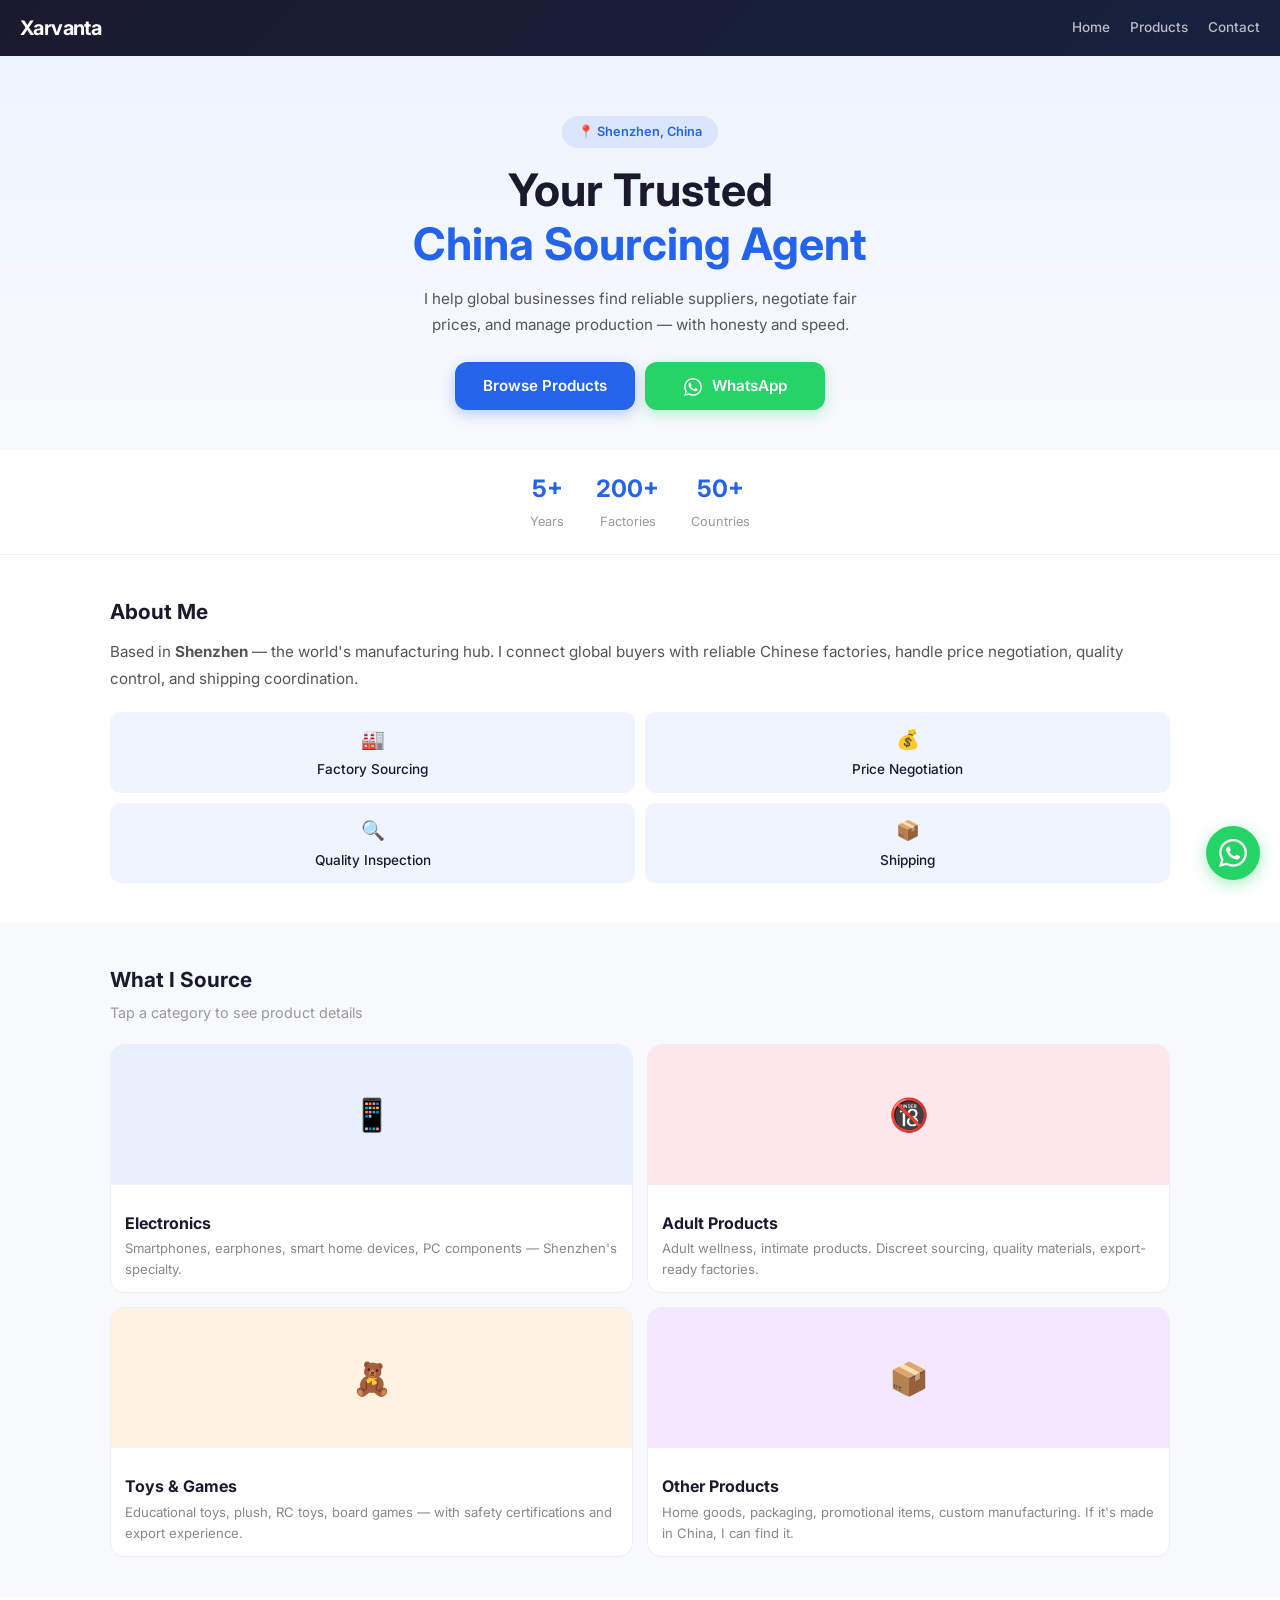
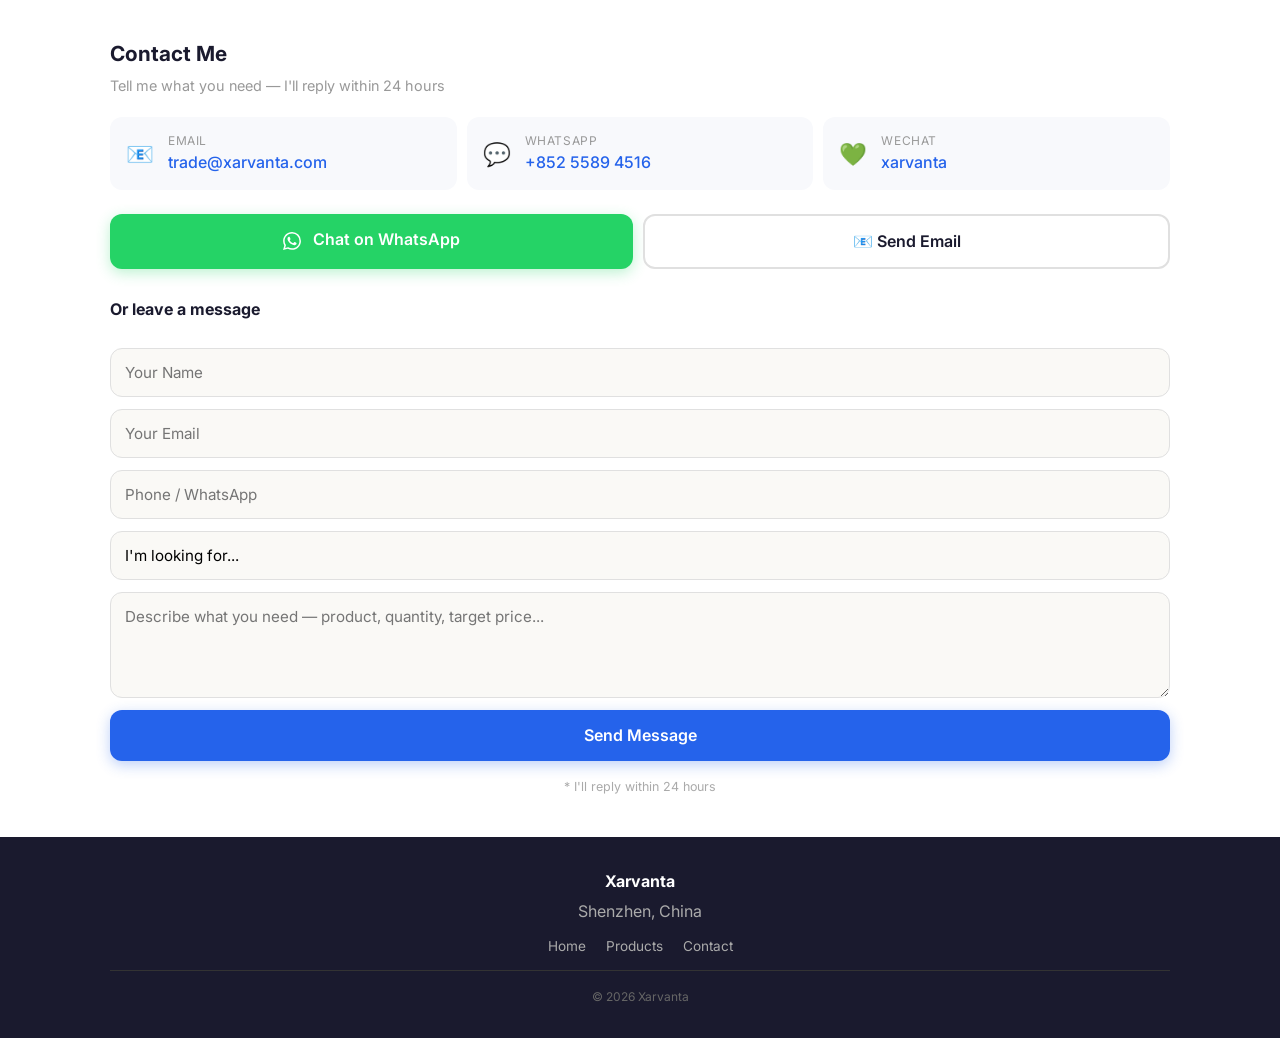
==== commit 048a8cbc: "Add files via upload" ====
--- a/index.html
+++ b/index.html
@@ -153,6 +153,7 @@
     <svg viewBox="0 0 24 24" width="28" height="28" fill="white"><path d="M17.472 14.382c-.297-.149-1.758-.867-2.03-.967-.273-.099-.471-.148-.67.15-.197.297-.767.966-.94 1.164-.173.199-.347.223-.644.075-.297-.15-1.255-.463-2.39-1.475-.883-.788-1.48-1.761-1.653-2.059-.173-.297-.018-.458.13-.606.134-.133.298-.347.446-.52.149-.174.198-.298.298-.497.099-.198.05-.371-.025-.52-.075-.149-.669-1.612-.916-2.207-.242-.579-.487-.5-.669-.51-.173-.008-.371-.01-.57-.01-.198 0-.52.074-.792.372-.272.297-1.04 1.016-1.04 2.479 0 1.462 1.065 2.875 1.213 3.074.149.198 2.096 3.2 5.077 4.487.709.306 1.262.489 1.694.625.712.227 1.36.195 1.871.118.571-.085 1.758-.719 2.006-1.413.248-.694.248-1.289.173-1.413-.074-.124-.272-.198-.57-.347m-5.421 7.403h-.004a9.87 9.87 0 01-5.031-1.378l-.361-.214-3.741.982.998-3.648-.235-.374a9.86 9.86 0 01-1.51-5.26c.001-5.45 4.436-9.884 9.888-9.884 2.64 0 5.122 1.03 6.988 2.898a9.825 9.825 0 012.893 6.994c-.003 5.45-4.437 9.884-9.885 9.884m8.413-18.297A11.815 11.815 0 0012.05 0C5.495 0 .16 5.335.157 11.892c0 2.096.547 4.142 1.588 5.945L.057 24l6.305-1.654a11.882 11.882 0 005.683 1.448h.005c6.554 0 11.89-5.335 11.893-11.893a11.821 11.821 0 00-3.48-8.413z"/></svg>
   </a>
 
+  <script src="products.js"></script>
   <script src="app.js"></script>
 </body>
 </html>
